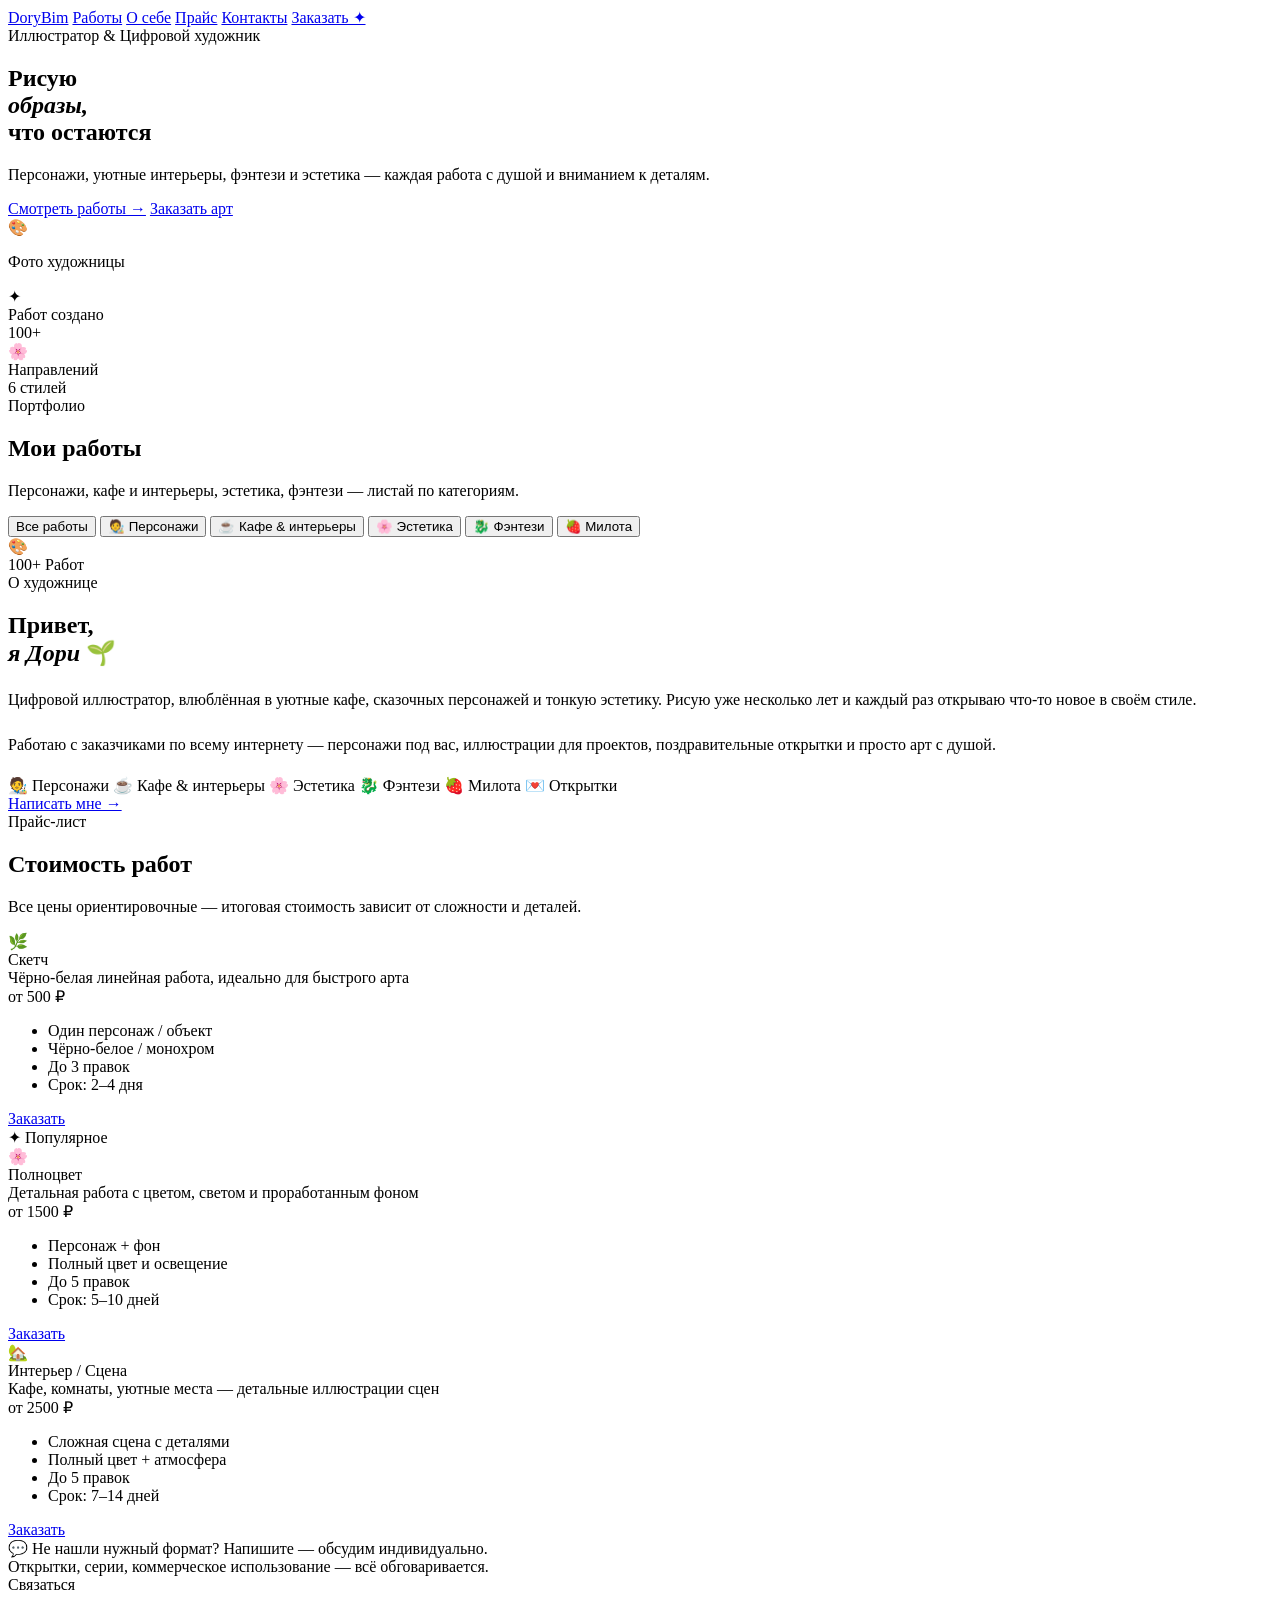
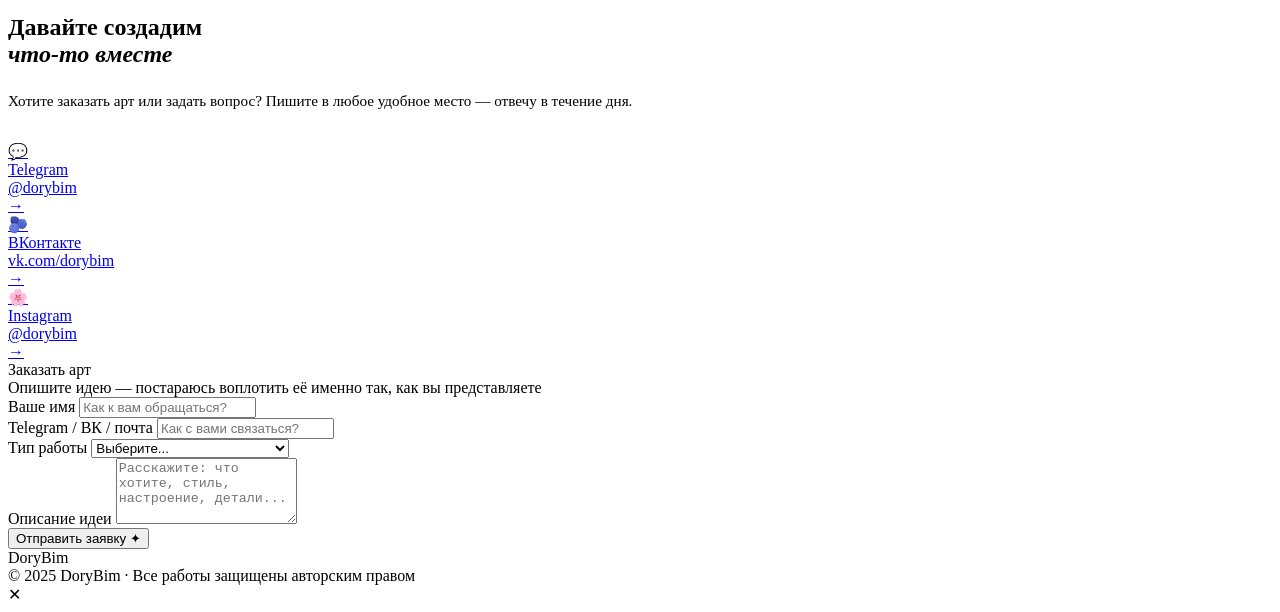
==== index.html @ 14f87310 "Create index.html" ====
<!DOCTYPE html>
<html lang="ru">
<head>
  <meta charset="UTF-8"/>
  <meta name="viewport" content="width=device-width, initial-scale=1.0"/>
  <title>DoryBim — Иллюстрации & Арт</title>
  <link rel="stylesheet" href="style.css"/>
  <link rel="preconnect" href="https://fonts.googleapis.com"/>
</head>
<body>

<!-- ─── NAV ─── -->
<nav>
  <a href="#hero" class="nav-logo">DoryBim</a>
  <a href="#gallery">Работы</a>
  <a href="#about">О себе</a>
  <a href="#price">Прайс</a>
  <a href="#contacts">Контакты</a>
  <a href="#contacts" class="nav-order">Заказать ✦</a>
</nav>

<!-- ─── HERO ─── -->
<section id="hero">
  <div class="hero-blob blob-1"></div>
  <div class="hero-blob blob-2"></div>
  <div class="hero-blob blob-3"></div>

  <div class="hero-content">
    <div class="hero-text">
      <div class="hero-tag">Иллюстратор & Цифровой художник</div>
      <h1>Рисую<br/><em>образы,</em><br/>что остаются</h1>
      <p class="hero-desc">
        Персонажи, уютные интерьеры, фэнтези и эстетика — каждая работа с душой и вниманием к деталям.
      </p>
      <div class="hero-btns">
        <a href="#gallery" class="btn-primary">Смотреть работы →</a>
        <a href="#price" class="btn-secondary">Заказать арт</a>
      </div>
    </div>

    <div class="hero-visual">
      <div class="hero-img-wrap">
        <div class="hero-img-placeholder">
          <span>🎨</span>
          <p>Фото художницы</p>
        </div>
        <div class="hero-float-card card-1">
          <div class="card-icon">✦</div>
          <div>
            <div class="card-label">Работ создано</div>
            <div class="card-val">100+</div>
          </div>
        </div>
        <div class="hero-float-card card-2">
          <div class="card-icon">🌸</div>
          <div>
            <div class="card-label">Направлений</div>
            <div class="card-val">6 стилей</div>
          </div>
        </div>
      </div>
    </div>
  </div>
</section>

<!-- ─── GALLERY ─── -->
<section id="gallery">
  <div class="section-inner">
    <div class="section-tag reveal">Портфолио</div>
    <h2 class="section-title reveal">Мои работы</h2>
    <p class="section-sub reveal">Персонажи, кафе и интерьеры, эстетика, фэнтези — листай по категориям.</p>

    <div class="gallery-tabs reveal">
      <button class="tab-btn active" data-cat="all">Все работы</button>
      <button class="tab-btn" data-cat="chars">🧑‍🎨 Персонажи</button>
      <button class="tab-btn" data-cat="cafe">☕ Кафе & интерьеры</button>
      <button class="tab-btn" data-cat="aesthetic">🌸 Эстетика</button>
      <button class="tab-btn" data-cat="fantasy">🐉 Фэнтези</button>
      <button class="tab-btn" data-cat="cute">🍓 Милота</button>
    </div>

    <div class="gallery-grid" id="galleryGrid">
      <!-- Карточки генерируются JS -->
    </div>
  </div>
</section>

<!-- ─── ABOUT ─── -->
<section id="about">
  <div class="section-inner">
    <div class="about-grid">
      <div class="about-img-wrap reveal-left">
        <div class="about-photo-placeholder">🎨</div>
        <div class="about-badge">
          <span class="num">100+</span>
          <span class="lbl">Работ</span>
        </div>
      </div>

      <div class="reveal-right">
        <div class="section-tag">О художнице</div>
        <h2 class="section-title">Привет,<br/><em>я Дори</em> 🌱</h2>
        <p style="font-size:1rem;color:var(--brown-mid);line-height:1.8;margin-bottom:20 px;">
          Цифровой иллюстратор, влюблённая в уютные кафе, сказочных персонажей и тонкую эстетику. Рисую уже несколько лет и каждый раз открываю что-то новое в своём стиле.
        </p>
        <p style="font-size:1rem;color:var(--brown-mid);line-height:1.8;margin-bottom:32 px;">
          Работаю с заказчиками по всему интернету — персонажи под вас, иллюстрации для проектов, поздравительные открытки и просто арт с душой.
        </p>
        <div class="about-chips">
          <span class="chip">🧑‍🎨 Персонажи</span>
          <span class="chip">☕ Кафе & интерьеры</span>
          <span class="chip">🌸 Эстетика</span>
          <span class="chip">🐉 Фэнтези</span>
          <span class="chip">🍓 Милота</span>
          <span class="chip">💌 Открытки</span>
        </div>
        <div style="margin-top:36 px;">
          <a href="#contacts" class="btn-primary">Написать мне →</a>
        </div>
      </div>
    </div>
  </div>
</section>

<!-- ─── PRICE ─── -->
<section id="price">
  <div class="section-inner">
    <div class="section-tag reveal">Прайс-лист</div>
    <h2 class="section-title reveal">Стоимость работ</h2>
    <p class="section-sub reveal">Все цены ориентировочные — итоговая стоимость зависит от сложности и деталей.</p>

    <div class="price-grid">

      <div class="price-card reveal">
        <div class="price-icon">🌿</div>
        <div class="price-name">Скетч</div>
        <div class="price-desc">Чёрно-белая линейная работа, идеально для быстрого арта</div>
        <div class="price-amount">от 500 <span>₽</span></div>
        <ul class="price-list">
          <li class="price-item">Один персонаж / объект</li>
          <li class="price-item">Чёрно-белое / монохром</li>
          <li class="price-item">До 3 правок</li>
          <li class="price-item">Срок: 2–4 дня</li>
        </ul>
        <a href="#contacts" class="btn-order btn-order-light">Заказать</a>
      </div>

      <div class="price-card featured reveal">
        <div class="featured-badge">✦ Популярное</div>
        <div class="price-icon">🌸</div>
        <div class="price-name">Полноцвет</div>
        <div class="price-desc">Детальная работа с цветом, светом и проработанным фоном</div>
        <div class="price-amount">от 1500 <span>₽</span></div>
        <ul class="price-list">
          <li class="price-item">Персонаж + фон</li>
          <li class="price-item">Полный цвет и освещение</li>
          <li class="price-item">До 5 правок</li>
          <li class="price-item">Срок: 5–10 дней</li>
        </ul>
        <a href="#contacts" class="btn-order btn-order-dark">Заказать</a>
      </div>

      <div class="price-card reveal">
        <div class="price-icon">🏡</div>
        <div class="price-name">Интерьер / Сцена</div>
        <div class="price-desc">Кафе, комнаты, уютные места — детальные иллюстрации сцен</div>
        <div class="price-amount">от 2500 <span>₽</span></div>
        <ul class="price-list">
          <li class="price-item">Сложная сцена с деталями</li>
          <li class="price-item">Полный цвет + атмосфера</li>
          <li class="price-item">До 5 правок</li>
          <li class="price-item">Срок: 7–14 дней</li>
        </ul>
        <a href="#contacts" class="btn-order btn-order-light">Заказать</a>
      </div>

    </div>

    <div class="price-note reveal">
      💬 Не нашли нужный формат? Напишите — обсудим индивидуально.<br/>
      Открытки, серии, коммерческое использование — всё обговаривается.
    </div>
  </div>
</section>

<!-- ─── CONTACTS ─── -->
<section id="contacts">
  <div class="section-inner">
    <div class="section-tag reveal">Связаться</div>
    <h2 class="section-title reveal">Давайте создадим<br/><em>что-то вместе</em></h2>

    <div class="contacts-grid">

      <div class="reveal-left">
        <p style="font-size:0.95rem;color:var(--brown-mid);line-height:1.75;margin-bottom:28px;">
          Хотите заказать арт или задать вопрос? Пишите в любое удобное место — отвечу в течение дня.
        </p>
        <div class="social-cards">
          <a href="#" class="social-card">
            <div class="social-icon si-tg">💬</div>
            <div>
              <div class="social-name">Telegram</div>
              <div class="social-handle">@dorybim</div>
            </div>
            <div class="social-arrow">→</div>
          </a>
          <a href="#" class="social-card">
            <div class="social-icon si-vk">🫐</div>
            <div>
              <div class="social-name">ВКонтакте</div>
              <div class="social-handle">vk.com/dorybim</div>
            </div>
            <div class="social-arrow">→</div>
          </a>
          <a href="#" class="social-card">
            <div class="social-icon si-inst">🌸</div>
            <div>
              <div class="social-name">Instagram</div>
              <div class="social-handle">@dorybim</div>
            </div>
            <div class="social-arrow">→</div>
          </a>
        </div>
      </div>

      <div class="contact-form reveal-right">
        <div class="form-title">Заказать арт</div>
        <div class="form-sub">Опишите идею — постараюсь воплотить её именно так, как вы представляете</div>

        <div class="form-group">
          <label>Ваше имя</label>
          <input type="text" placeholder="Как к вам обращаться?"/>
        </div>
        <div class="form-group">
          <label>Telegram / ВК / почта</label>
          <input type="text" placeholder="Как с вами связаться?"/>
        </div>
        <div class="form-group">
          <label>Тип работы</label>
          <select>
            <option value="">Выберите...</option>
            <option>🌿 Скетч</option>
            <option>🌸 Полноцвет</option>
            <option>🏡 Интерьер / Сцена</option>
            <option>💌 Открытка</option>
            <option>🐉 Фэнтези / Персонаж</option>
            <option>💬 Обсудим индивидуально</option>
          </select>
        </div>
        <div class="form-group">
          <label>Описание идеи</label>
          <textarea rows="4" placeholder="Расскажите: что хотите, стиль, настроение, детали..."></textarea>
        </div>
        <button class="btn-submit" onclick="handleSubmit(event)">Отправить заявку ✦</button>
      </div>

    </div>
  </div>
</section>

<!-- ─── FOOTER ─── -->
<footer>
  <div class="footer-logo">DoryBim</div>
  <div class="footer-sub">© 2025 DoryBim · Все работы защищены авторским правом</div>
</footer>

<!-- ─── LIGHTBOX ─── -->
<div class="lightbox" id="lightbox" onclick="closeLightbox()">
  <span class="lightbox-close">✕</span>
  <img class="lightbox-img" id="lightboxImg" src="" alt=""/>
</div>

<script src="script.js"></script>
</body>
</html>
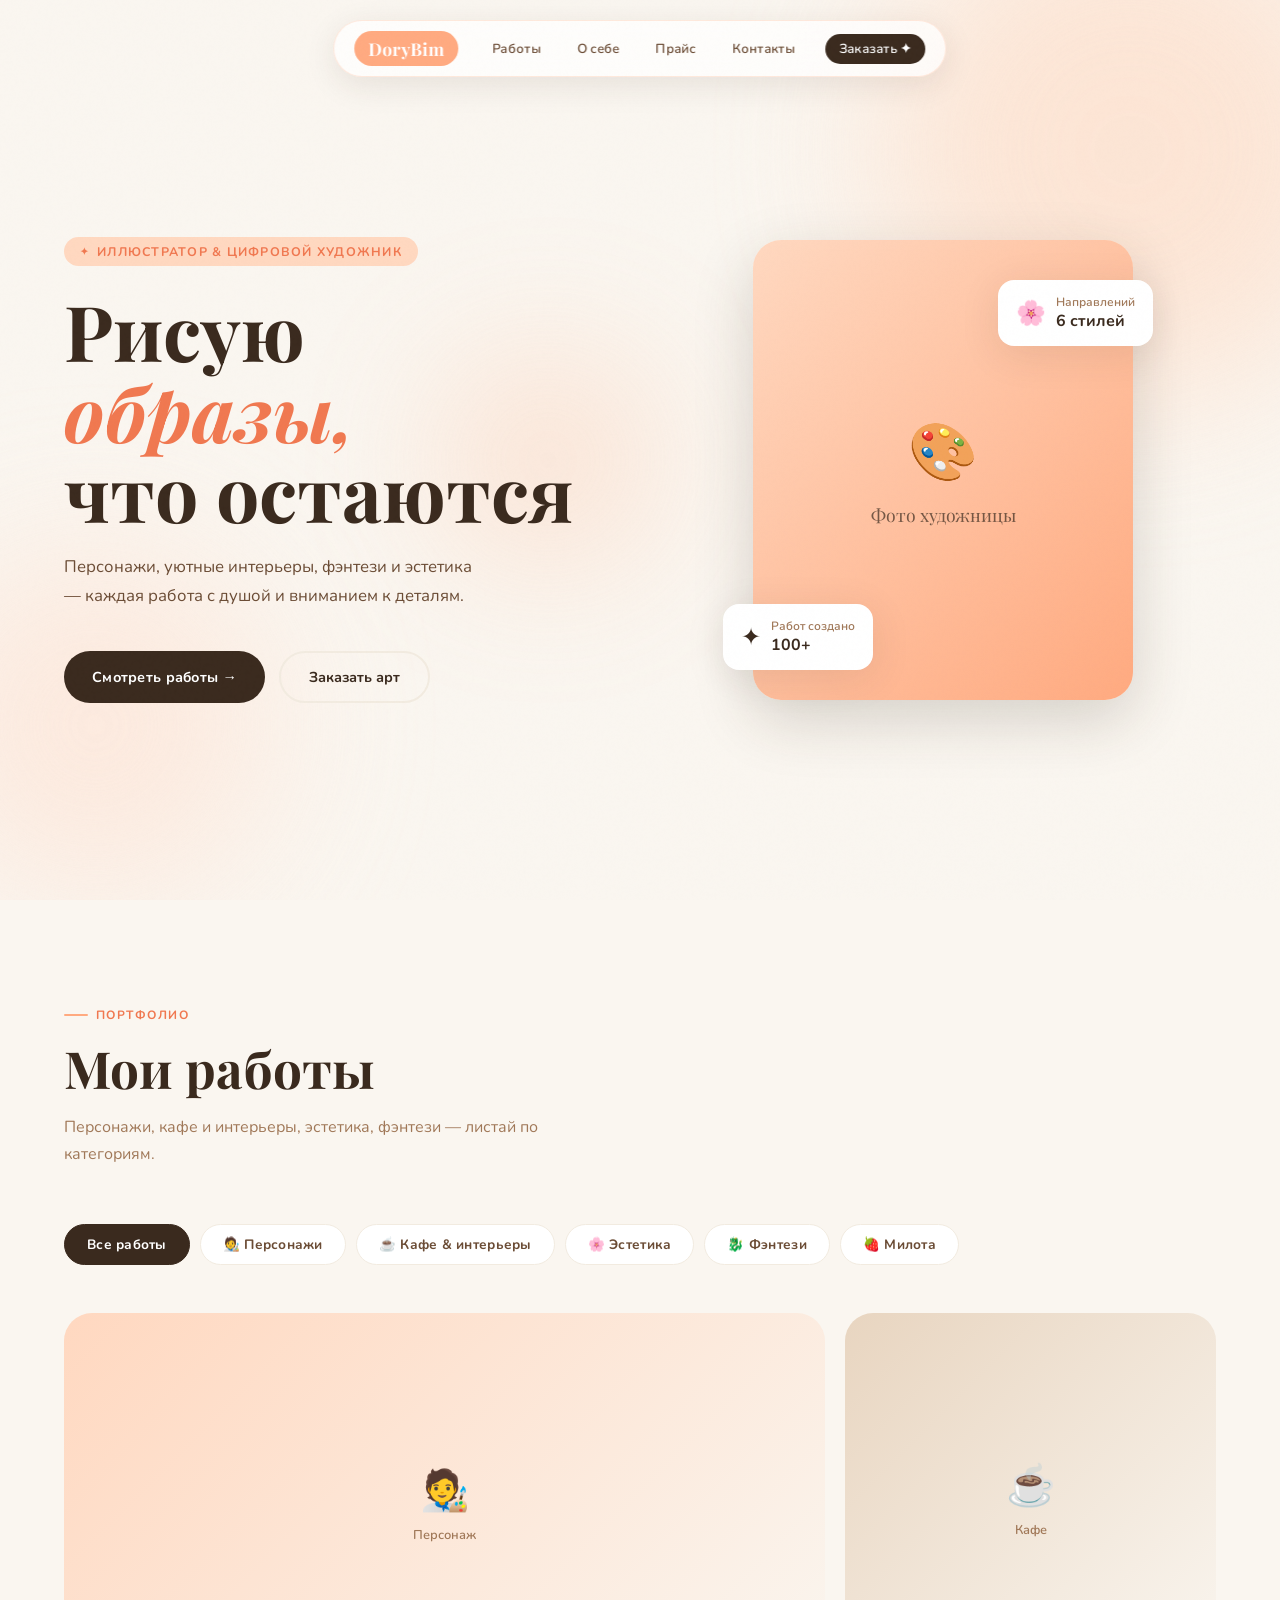
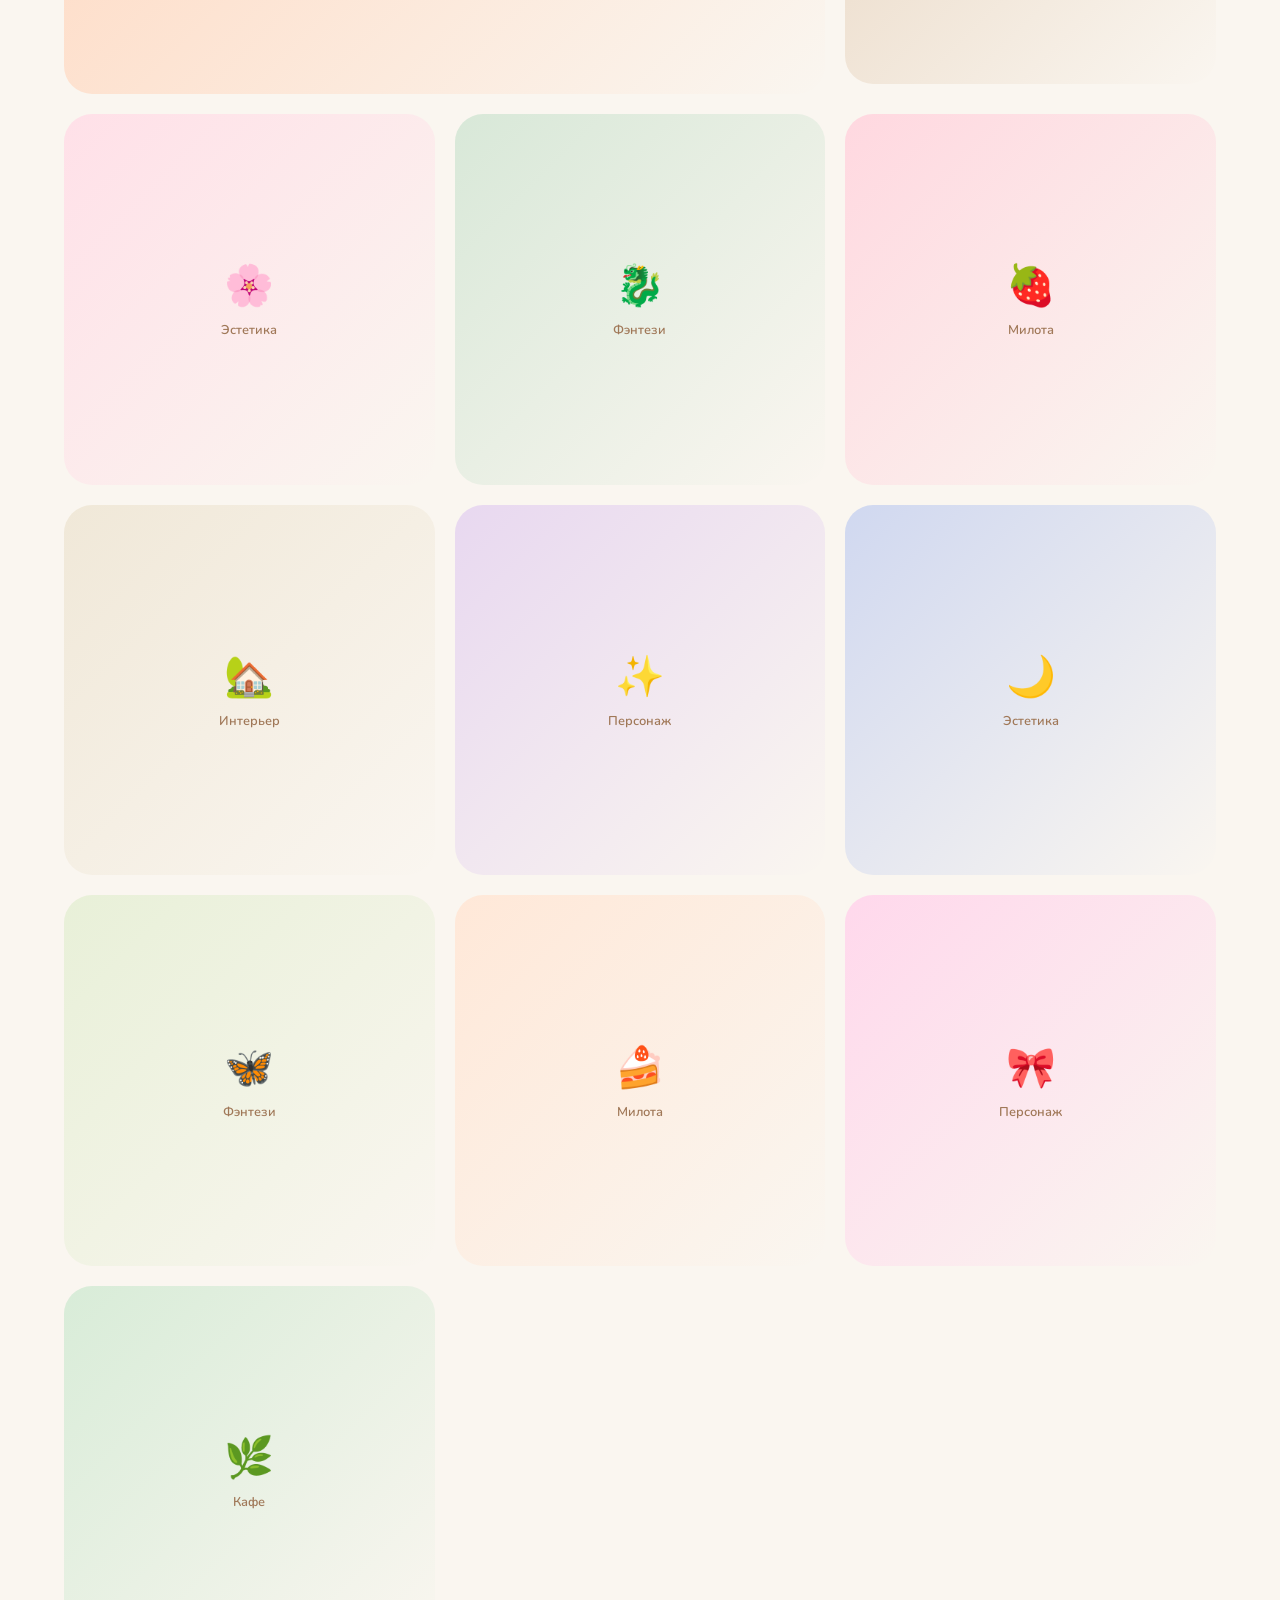
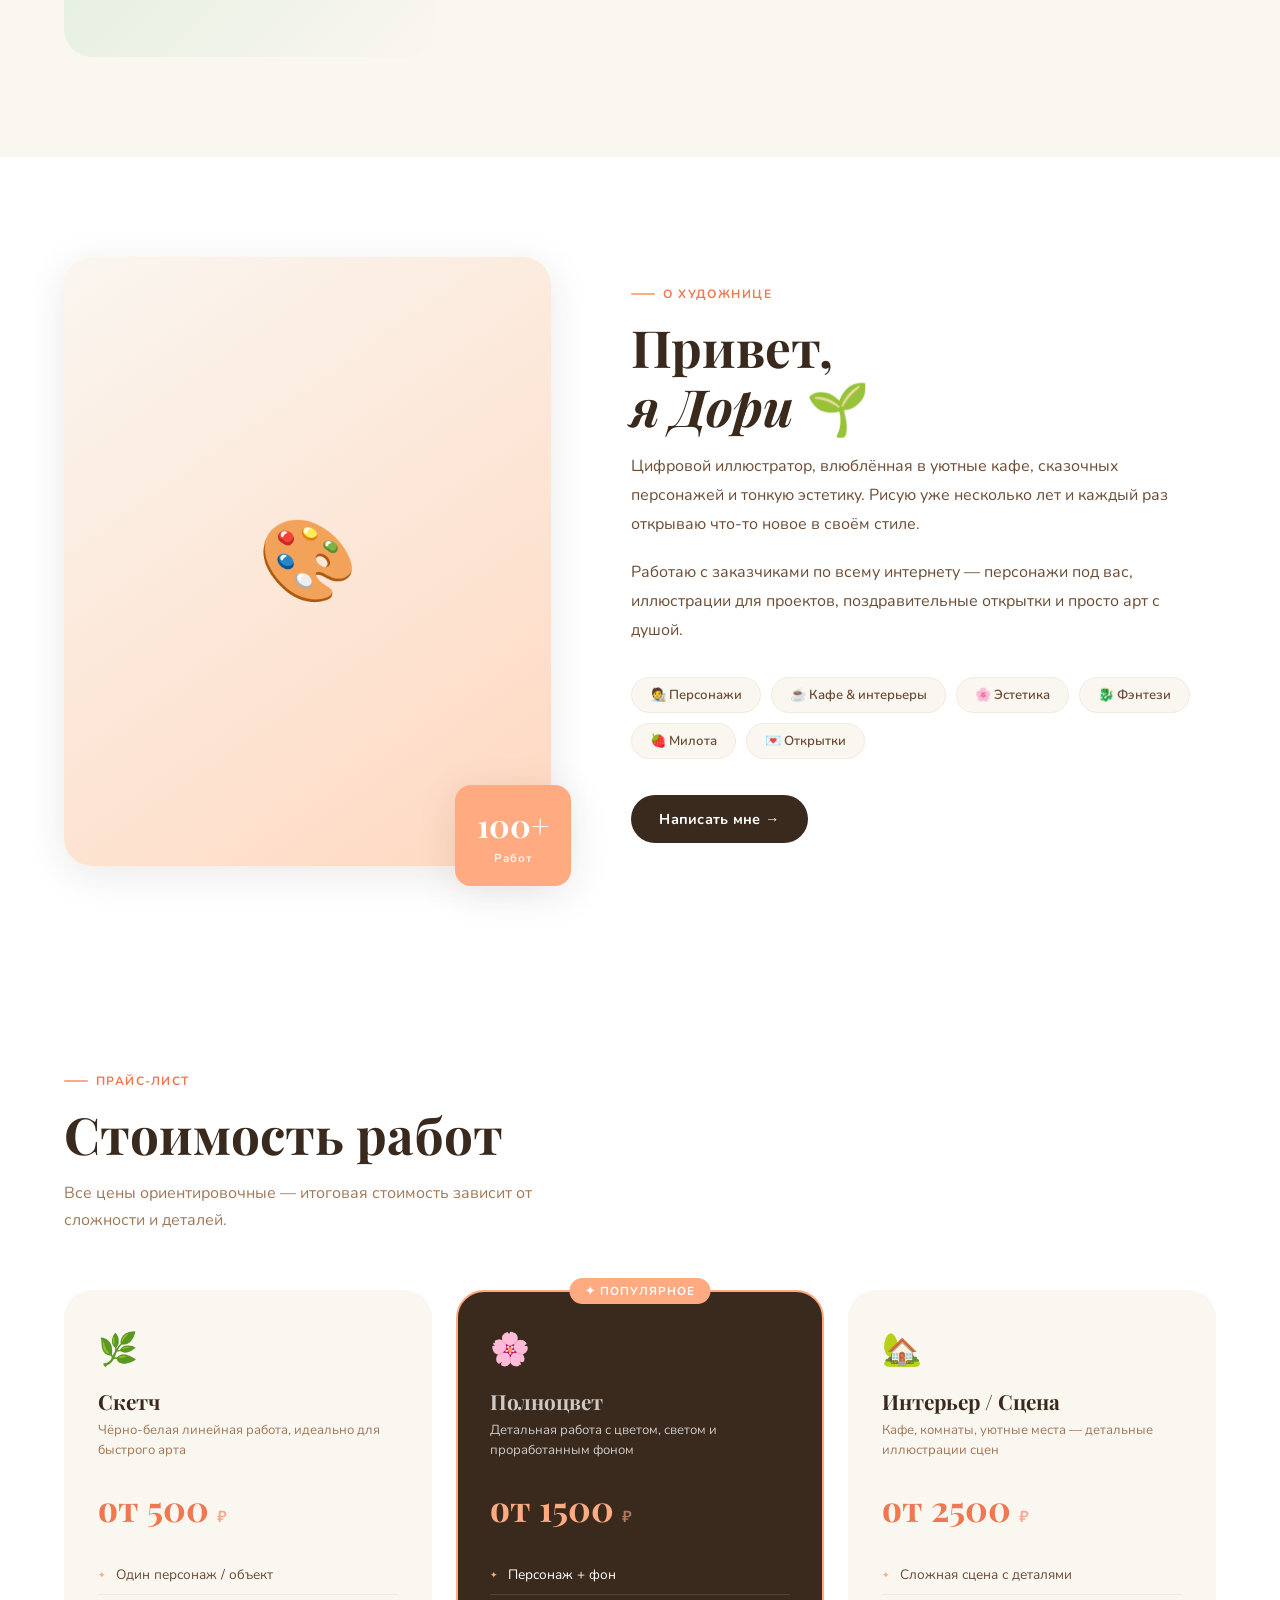
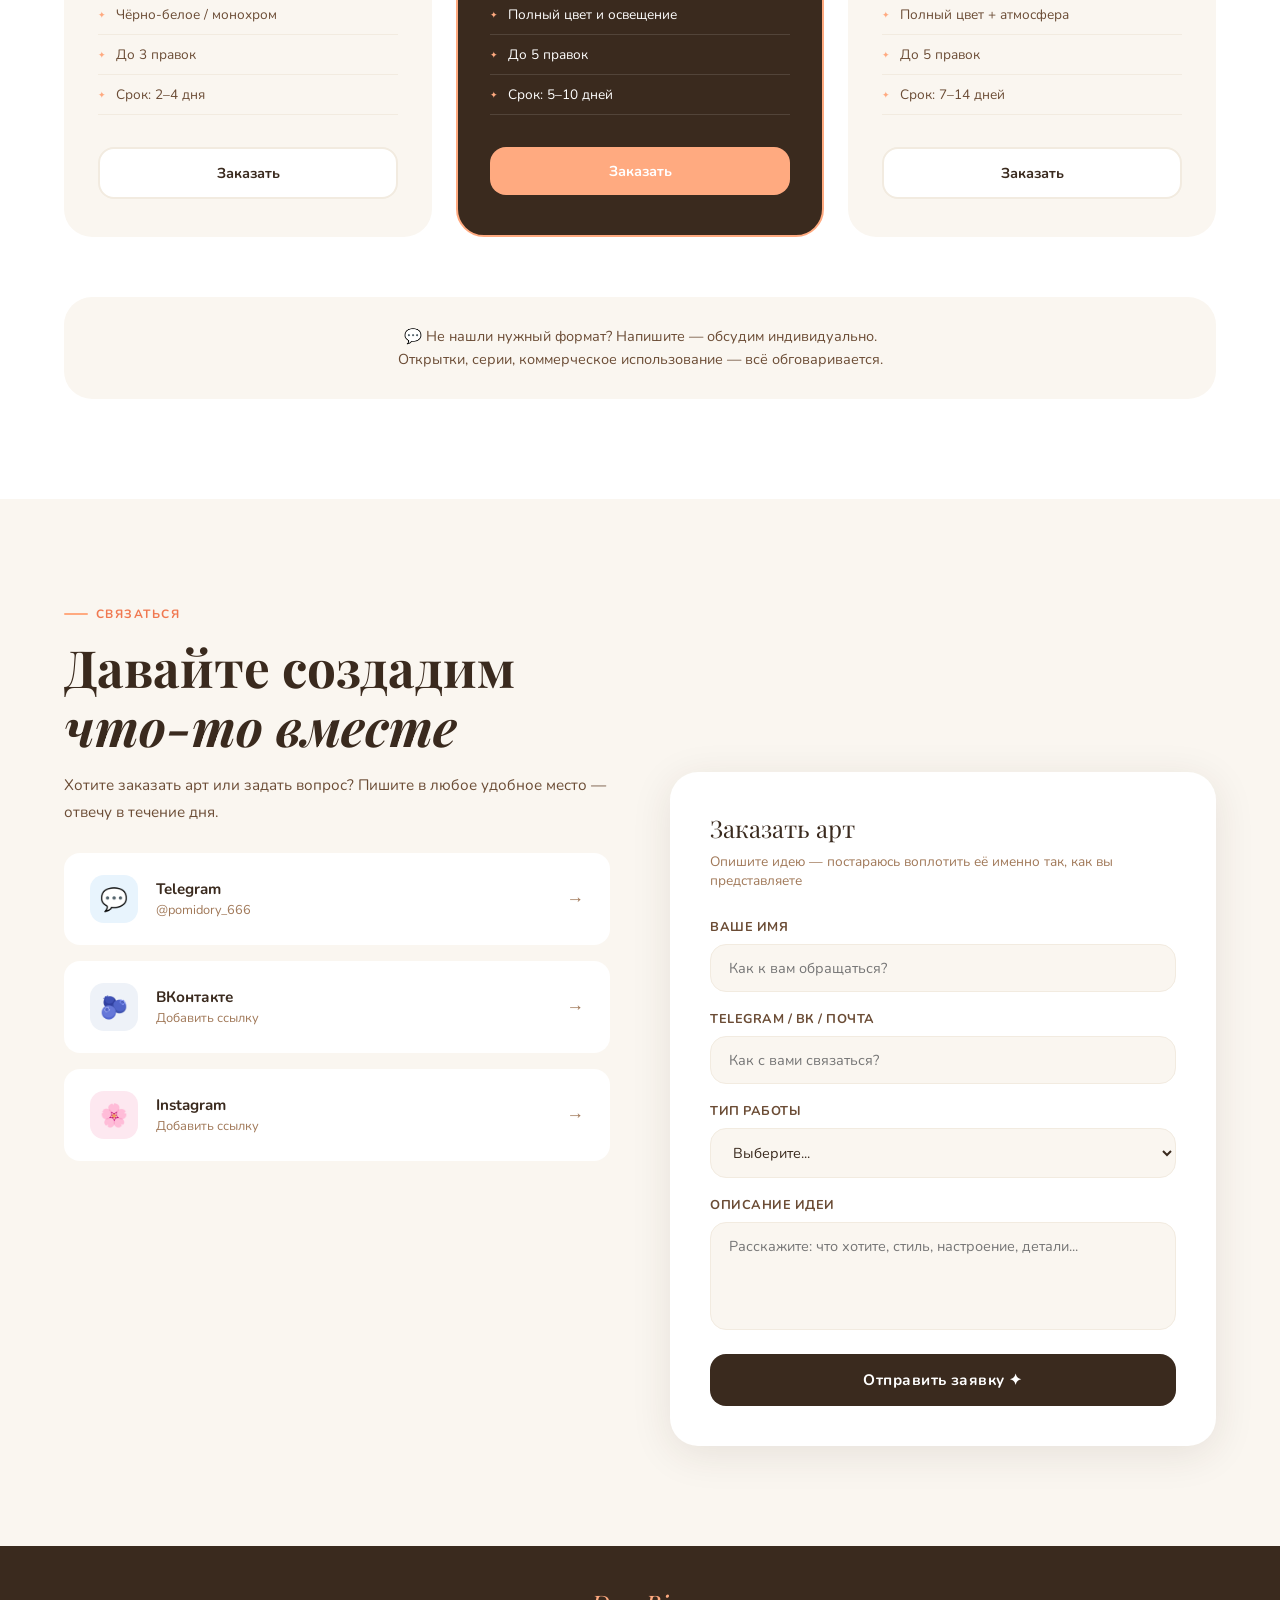
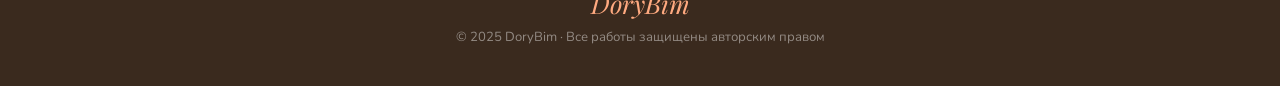
==== commit 231f8acb: "Update index.html" ====
--- a/index.html
+++ b/index.html
@@ -100,10 +100,10 @@
       <div class="reveal-right">
         <div class="section-tag">О художнице</div>
         <h2 class="section-title">Привет,<br/><em>я Дори</em> 🌱</h2>
-        <p style="font-size:1rem;color:var(--brown-mid);line-height:1.8;margin-bottom:20 px;">
+        <p style="font-size:1rem;color:var(--brown-mid);line-height:1.8;margin-bottom:20px;">
           Цифровой иллюстратор, влюблённая в уютные кафе, сказочных персонажей и тонкую эстетику. Рисую уже несколько лет и каждый раз открываю что-то новое в своём стиле.
         </p>
-        <p style="font-size:1rem;color:var(--brown-mid);line-height:1.8;margin-bottom:32 px;">
+        <p style="font-size:1rem;color:var(--brown-mid);line-height:1.8;margin-bottom:32px;">
           Работаю с заказчиками по всему интернету — персонажи под вас, иллюстрации для проектов, поздравительные открытки и просто арт с душой.
         </p>
         <div class="about-chips">
@@ -114,7 +114,7 @@
           <span class="chip">🍓 Милота</span>
           <span class="chip">💌 Открытки</span>
         </div>
-        <div style="margin-top:36 px;">
+        <div style="margin-top:36px;">
           <a href="#contacts" class="btn-primary">Написать мне →</a>
         </div>
       </div>
@@ -196,11 +196,11 @@
           Хотите заказать арт или задать вопрос? Пишите в любое удобное место — отвечу в течение дня.
         </p>
         <div class="social-cards">
-          <a href="#" class="social-card">
+          <a href="https://t.me/pomidory_666" target="_blank" class="social-card">
             <div class="social-icon si-tg">💬</div>
             <div>
               <div class="social-name">Telegram</div>
-              <div class="social-handle">@dorybim</div>
+              <div class="social-handle">@pomidory_666</div>
             </div>
             <div class="social-arrow">→</div>
           </a>
@@ -208,7 +208,7 @@
             <div class="social-icon si-vk">🫐</div>
             <div>
               <div class="social-name">ВКонтакте</div>
-              <div class="social-handle">vk.com/dorybim</div>
+              <div class="social-handle">Добавить ссылку</div>
             </div>
             <div class="social-arrow">→</div>
           </a>
@@ -216,7 +216,7 @@
             <div class="social-icon si-inst">🌸</div>
             <div>
               <div class="social-name">Instagram</div>
-              <div class="social-handle">@dorybim</div>
+              <div class="social-handle">Добавить ссылку</div>
             </div>
             <div class="social-arrow">→</div>
           </a>
--- a/style.css
+++ b/style.css
@@ -0,0 +1,791 @@
+@import url('https://fonts.googleapis.com/css2?family=Playfair+Display:ital,wght@0,400;0,700;1,400&family=Nunito:wght@300;400;600;700&display=swap');
+
+:root {
+  --cream: #FAF6F0;
+  --cream-dark: #F2EBE0;
+  --peach: #FFAA80;
+  --peach-deep: #F07850;
+  --peach-light: #FFD8C0;
+  --brown: #3A2A1E;
+  --brown-mid: #6B4C35;
+  --brown-light: #A07858;
+  --white: #FFFFFF;
+  --card-bg: #FFFFFF;
+  --shadow: 0 8px 40px rgba(58,42,30,0.10);
+  --shadow-hover: 0 20px 60px rgba(58,42,30,0.18);
+  --radius: 28px;
+  --radius-sm: 16px;
+}
+
+*, *::before, *::after { box-sizing: border-box; margin: 0; padding: 0; }
+
+html { scroll-behavior: smooth; }
+
+body {
+  font-family: 'Nunito', sans-serif;
+  background: var(--cream);
+  color: var(--brown);
+  overflow-x: hidden;
+}
+
+/* ─── NOISE TEXTURE OVERLAY ─── */
+body::before {
+  content: '';
+  position: fixed;
+  inset: 0;
+  background-image: url("data:image/svg+xml,%3Csvg viewBox='0 0 256 256' xmlns='http://www.w3.org/2000/svg'%3E%3Cfilter id='noise'%3E%3CfeTurbulence type='fractalNoise' baseFrequency='0.9' numOctaves='4' stitchTiles='stitch'/%3E%3C/filter%3E%3Crect width='100%25' height='100%25' filter='url(%23noise)' opacity='0.04'/%3E%3C/svg%3E");
+  pointer-events: none;
+  z-index: 9999;
+  opacity: 0.4;
+}
+
+/* ─── SCROLLBAR ─── */
+::-webkit-scrollbar { width: 6px; }
+::-webkit-scrollbar-track { background: var(--cream); }
+::-webkit-scrollbar-thumb { background: var(--peach); border-radius: 10px; }
+
+/* ─── NAV ─── */
+nav {
+  position: fixed;
+  top: 20px;
+  left: 50%;
+  transform: translateX(-50%);
+  z-index: 1000;
+  display: flex;
+  align-items: center;
+  gap: 8px;
+  background: rgba(255,255,255,0.75);
+  backdrop-filter: blur(20px);
+  -webkit-backdrop-filter: blur(20px);
+  border: 1.5px solid rgba(255,170,128,0.25);
+  border-radius: 100px;
+  padding: 10px 20px;
+  box-shadow: 0 8px 32px rgba(58,42,30,0.10);
+}
+
+.nav-logo {
+  font-family: 'Playfair Display', serif;
+  font-size: 1.1rem;
+  font-weight: 700;
+  color: var(--brown);
+  text-decoration: none;
+  margin-right: 12px;
+  letter-spacing: 0.01em;
+}
+
+nav a {
+  font-size: 0.82rem;
+  font-weight: 600;
+  color: var(--brown-mid);
+  text-decoration: none;
+  padding: 6px 14px;
+  border-radius: 100px;
+  transition: all 0.25s ease;
+  letter-spacing: 0.02em;
+}
+
+nav a:hover, nav a.active {
+  background: var(--peach);
+  color: var(--white);
+}
+
+.nav-order {
+  background: var(--brown) !important;
+  color: var(--white) !important;
+  margin-left: 8px;
+}
+
+.nav-order:hover {
+  background: var(--peach-deep) !important;
+  transform: scale(1.04);
+}
+
+/* ─── HERO ─── */
+#hero {
+  min-height: 100vh;
+  display: flex;
+  align-items: center;
+  padding: 120px 5vw 80px;
+  position: relative;
+  overflow: hidden;
+}
+
+.hero-blob {
+  position: absolute;
+  border-radius: 50%;
+  filter: blur(80px);
+  pointer-events: none;
+  opacity: 0.55;
+}
+.blob-1 { width: 500px; height: 500px; background: var(--peach-light); top: -100px; right: -100px; animation: blobFloat 8s ease-in-out infinite; }
+.blob-2 { width: 350px; height: 350px; background: #FFE0D0; bottom: 0; left: -80px; animation: blobFloat 11s ease-in-out infinite reverse; }
+.blob-3 { width: 200px; height: 200px; background: var(--peach); top: 40%; left: 35%; animation: blobFloat 6s ease-in-out infinite; opacity: 0.3; }
+
+@keyframes blobFloat {
+  0%, 100% { transform: translate(0, 0) scale(1); }
+  33% { transform: translate(30px, -20px) scale(1.05); }
+  66% { transform: translate(-15px, 15px) scale(0.97); }
+}
+
+.hero-content {
+  max-width: 1200px;
+  margin: 0 auto;
+  width: 100%;
+  display: grid;
+  grid-template-columns: 1fr 1fr;
+  gap: 60px;
+  align-items: center;
+}
+
+.hero-text { z-index: 1; }
+
+.hero-tag {
+  display: inline-flex;
+  align-items: center;
+  gap: 8px;
+  background: var(--peach-light);
+  color: var(--peach-deep);
+  font-size: 0.78rem;
+  font-weight: 700;
+  letter-spacing: 0.1em;
+  text-transform: uppercase;
+  padding: 6px 16px;
+  border-radius: 100px;
+  margin-bottom: 24px;
+  opacity: 0;
+  animation: slideFromLeft 0.8s ease forwards 0.2s;
+}
+
+.hero-tag::before { content: '✦'; font-size: 0.6rem; }
+
+h1 {
+  font-family: 'Playfair Display', serif;
+  font-size: clamp(3rem, 6vw, 5.5rem);
+  line-height: 1.05;
+  color: var(--brown);
+  margin-bottom: 20px;
+  opacity: 0;
+  animation: slideFromLeft 0.9s ease forwards 0.4s;
+}
+
+h1 em {
+  font-style: italic;
+  color: var(--peach-deep);
+}
+
+.hero-desc {
+  font-size: 1.05rem;
+  color: var(--brown-mid);
+  line-height: 1.75;
+  max-width: 420px;
+  margin-bottom: 40px;
+  opacity: 0;
+  animation: slideFromLeft 0.9s ease forwards 0.6s;
+}
+
+.hero-btns {
+  display: flex;
+  gap: 14px;
+  flex-wrap: wrap;
+  opacity: 0;
+  animation: slideFromLeft 0.9s ease forwards 0.8s;
+}
+
+.btn-primary {
+  display: inline-flex;
+  align-items: center;
+  gap: 8px;
+  background: var(--brown);
+  color: var(--white);
+  text-decoration: none;
+  padding: 14px 28px;
+  border-radius: 100px;
+  font-weight: 700;
+  font-size: 0.9rem;
+  transition: all 0.3s ease;
+  letter-spacing: 0.02em;
+}
+.btn-primary:hover { background: var(--peach-deep); transform: translateY(-2px); box-shadow: 0 12px 30px rgba(240,120,80,0.35); }
+
+.btn-secondary {
+  display: inline-flex;
+  align-items: center;
+  gap: 8px;
+  background: transparent;
+  color: var(--brown);
+  text-decoration: none;
+  padding: 14px 28px;
+  border-radius: 100px;
+  font-weight: 700;
+  font-size: 0.9rem;
+  border: 2px solid var(--cream-dark);
+  transition: all 0.3s ease;
+}
+.btn-secondary:hover { border-color: var(--peach); color: var(--peach-deep); transform: translateY(-2px); }
+
+.hero-visual {
+  position: relative;
+  display: flex;
+  justify-content: center;
+  z-index: 1;
+  opacity: 0;
+  animation: slideFromRight 0.9s ease forwards 0.5s;
+}
+
+.hero-img-wrap {
+  position: relative;
+  width: 380px;
+  height: 460px;
+}
+
+.hero-img-main {
+  width: 100%;
+  height: 100%;
+  object-fit: cover;
+  border-radius: var(--radius);
+  box-shadow: var(--shadow-hover);
+}
+
+.hero-img-placeholder {
+  width: 100%;
+  height: 100%;
+  border-radius: var(--radius);
+  background: linear-gradient(135deg, var(--peach-light) 0%, var(--peach) 100%);
+  display: flex;
+  flex-direction: column;
+  align-items: center;
+  justify-content: center;
+  gap: 12px;
+  box-shadow: var(--shadow-hover);
+}
+
+.hero-img-placeholder span { font-size: 3.5rem; }
+.hero-img-placeholder p { font-family: 'Playfair Display', serif; font-size: 1.1rem; color: var(--brown); opacity: 0.7; }
+
+.hero-float-card {
+  position: absolute;
+  background: var(--white);
+  border-radius: var(--radius-sm);
+  padding: 14px 18px;
+  box-shadow: var(--shadow);
+  display: flex;
+  align-items: center;
+  gap: 10px;
+  animation: cardFloat 4s ease-in-out infinite;
+}
+.hero-float-card.card-1 { bottom: 30px; left: -30px; }
+.hero-float-card.card-2 { top: 40px; right: -20px; animation-delay: 2s; }
+.hero-float-card .card-icon { font-size: 1.5rem; }
+.hero-float-card .card-label { font-size: 0.75rem; color: var(--brown-light); font-weight: 600; }
+.hero-float-card .card-val { font-size: 1rem; font-weight: 700; color: var(--brown); }
+
+@keyframes cardFloat {
+  0%, 100% { transform: translateY(0); }
+  50% { transform: translateY(-8px); }
+}
+
+/* ─── SECTION COMMONS ─── */
+section { padding: 100px 5vw; }
+
+.section-inner { max-width: 1200px; margin: 0 auto; }
+
+.section-tag {
+  display: inline-flex;
+  align-items: center;
+  gap: 8px;
+  font-size: 0.75rem;
+  font-weight: 700;
+  letter-spacing: 0.12em;
+  text-transform: uppercase;
+  color: var(--peach-deep);
+  margin-bottom: 16px;
+}
+.section-tag::before { content: ''; display: block; width: 24px; height: 2px; background: var(--peach); border-radius: 2px; }
+
+.section-title {
+  font-family: 'Playfair Display', serif;
+  font-size: clamp(2rem, 4vw, 3.2rem);
+  color: var(--brown);
+  line-height: 1.15;
+  margin-bottom: 16px;
+}
+
+.section-sub {
+  font-size: 1rem;
+  color: var(--brown-light);
+  line-height: 1.7;
+  max-width: 500px;
+  margin-bottom: 56px;
+}
+
+/* ─── ABOUT ─── */
+#about { background: var(--white); }
+
+.about-grid {
+  display: grid;
+  grid-template-columns: 1fr 1.2fr;
+  gap: 80px;
+  align-items: center;
+}
+
+.about-img-wrap {
+  position: relative;
+}
+
+.about-photo {
+  width: 100%;
+  aspect-ratio: 4/5;
+  border-radius: var(--radius);
+  object-fit: cover;
+  box-shadow: var(--shadow);
+}
+
+.about-photo-placeholder {
+  width: 100%;
+  aspect-ratio: 4/5;
+  border-radius: var(--radius);
+  background: linear-gradient(145deg, var(--cream) 0%, var(--peach-light) 100%);
+  display: flex;
+  align-items: center;
+  justify-content: center;
+  font-size: 5rem;
+  box-shadow: var(--shadow);
+}
+
+.about-badge {
+  position: absolute;
+  bottom: -20px;
+  right: -20px;
+  background: var(--peach);
+  color: var(--white);
+  border-radius: var(--radius-sm);
+  padding: 18px 22px;
+  text-align: center;
+  box-shadow: var(--shadow);
+}
+.about-badge .num { font-family: 'Playfair Display', serif; font-size: 2rem; font-weight: 700; display: block; }
+.about-badge .lbl { font-size: 0.72rem; font-weight: 700; letter-spacing: 0.08em; opacity: 0.85; }
+
+.about-chips {
+  display: flex;
+  flex-wrap: wrap;
+  gap: 10px;
+  margin-top: 32px;
+}
+
+.chip {
+  background: var(--cream);
+  color: var(--brown-mid);
+  font-size: 0.82rem;
+  font-weight: 600;
+  padding: 8px 18px;
+  border-radius: 100px;
+  border: 1.5px solid var(--cream-dark);
+}
+
+/* ─── GALLERY ─── */
+#gallery { background: var(--cream); }
+
+.gallery-tabs {
+  display: flex;
+  gap: 10px;
+  flex-wrap: wrap;
+  margin-bottom: 48px;
+}
+
+.tab-btn {
+  background: var(--white);
+  color: var(--brown-mid);
+  border: 1.5px solid var(--cream-dark);
+  font-family: 'Nunito', sans-serif;
+  font-size: 0.85rem;
+  font-weight: 700;
+  padding: 10px 22px;
+  border-radius: 100px;
+  cursor: pointer;
+  transition: all 0.25s ease;
+  letter-spacing: 0.02em;
+}
+
+.tab-btn:hover { border-color: var(--peach); color: var(--peach-deep); }
+.tab-btn.active { background: var(--brown); color: var(--white); border-color: var(--brown); }
+
+.gallery-grid {
+  display: grid;
+  grid-template-columns: repeat(3, 1fr);
+  gap: 20px;
+}
+
+.gallery-item {
+  border-radius: var(--radius);
+  overflow: hidden;
+  position: relative;
+  cursor: pointer;
+  transition: transform 0.35s ease, box-shadow 0.35s ease;
+  background: var(--cream-dark);
+  aspect-ratio: 1;
+}
+
+.gallery-item:nth-child(3n+1):first-child { grid-column: span 2; aspect-ratio: 2/1; }
+
+.gallery-item:hover { transform: translateY(-6px) scale(1.01); box-shadow: var(--shadow-hover); }
+
+.gallery-item img {
+  width: 100%;
+  height: 100%;
+  object-fit: cover;
+  transition: transform 0.5s ease;
+}
+
+.gallery-item:hover img { transform: scale(1.06); }
+
+.gallery-overlay {
+  position: absolute;
+  inset: 0;
+  background: linear-gradient(to top, rgba(58,42,30,0.7) 0%, transparent 60%);
+  opacity: 0;
+  transition: opacity 0.3s ease;
+  display: flex;
+  align-items: flex-end;
+  padding: 22px;
+}
+
+.gallery-item:hover .gallery-overlay { opacity: 1; }
+
+.gallery-overlay-text {
+  color: var(--white);
+  font-weight: 700;
+  font-size: 0.9rem;
+}
+
+.gallery-placeholder {
+  width: 100%;
+  height: 100%;
+  display: flex;
+  flex-direction: column;
+  align-items: center;
+  justify-content: center;
+  gap: 8px;
+  background: linear-gradient(135deg, var(--peach-light), var(--cream-dark));
+}
+
+.gallery-placeholder span { font-size: 2.5rem; }
+.gallery-placeholder p { font-size: 0.8rem; color: var(--brown-light); font-weight: 600; }
+
+/* ─── PRICE ─── */
+#price { background: var(--white); }
+
+.price-grid {
+  display: grid;
+  grid-template-columns: repeat(3, 1fr);
+  gap: 24px;
+  margin-bottom: 60px;
+}
+
+.price-card {
+  background: var(--cream);
+  border-radius: var(--radius);
+  padding: 36px 32px;
+  position: relative;
+  transition: transform 0.3s ease, box-shadow 0.3s ease;
+  border: 2px solid transparent;
+}
+
+.price-card:hover { transform: translateY(-6px); box-shadow: var(--shadow-hover); }
+
+.price-card.featured {
+  background: var(--brown);
+  color: var(--white);
+  border-color: var(--peach);
+}
+
+.price-card.featured .price-name, .price-card.featured .price-desc { color: rgba(255,255,255,0.75); }
+.price-card.featured .price-amount { color: var(--peach); }
+.price-card.featured .price-item { color: var(--white); border-color: rgba(255,255,255,0.12); }
+.price-card.featured .price-item::before { color: var(--peach); }
+
+.featured-badge {
+  position: absolute;
+  top: -14px;
+  left: 50%;
+  transform: translateX(-50%);
+  background: var(--peach);
+  color: var(--white);
+  font-size: 0.72rem;
+  font-weight: 700;
+  letter-spacing: 0.08em;
+  text-transform: uppercase;
+  padding: 5px 16px;
+  border-radius: 100px;
+}
+
+.price-icon { font-size: 2rem; margin-bottom: 16px; }
+.price-name {
+  font-family: 'Playfair Display', serif;
+  font-size: 1.3rem;
+  font-weight: 700;
+  color: var(--brown);
+  margin-bottom: 6px;
+}
+.price-desc { font-size: 0.82rem; color: var(--brown-light); margin-bottom: 24px; line-height: 1.5; }
+
+.price-amount {
+  font-family: 'Playfair Display', serif;
+  font-size: 2.2rem;
+  font-weight: 700;
+  color: var(--peach-deep);
+  margin-bottom: 24px;
+}
+.price-amount span { font-size: 1rem; font-family: 'Nunito', sans-serif; opacity: 0.6; }
+
+.price-list { list-style: none; margin-bottom: 32px; }
+.price-item {
+  font-size: 0.85rem;
+  color: var(--brown-mid);
+  padding: 10px 0;
+  border-bottom: 1px solid var(--cream-dark);
+  display: flex;
+  align-items: center;
+  gap: 10px;
+}
+.price-item::before { content: '✦'; color: var(--peach); font-size: 0.55rem; flex-shrink: 0; }
+
+.btn-order {
+  display: block;
+  text-align: center;
+  padding: 14px;
+  border-radius: var(--radius-sm);
+  font-weight: 700;
+  font-size: 0.9rem;
+  text-decoration: none;
+  transition: all 0.3s ease;
+  cursor: pointer;
+  border: none;
+  font-family: 'Nunito', sans-serif;
+}
+.btn-order-light { background: var(--white); color: var(--brown); border: 2px solid var(--cream-dark); }
+.btn-order-light:hover { border-color: var(--peach); color: var(--peach-deep); }
+.btn-order-dark { background: var(--peach); color: var(--white); }
+.btn-order-dark:hover { background: var(--peach-deep); }
+
+.price-note {
+  text-align: center;
+  background: var(--cream);
+  border-radius: var(--radius);
+  padding: 28px 40px;
+  font-size: 0.9rem;
+  color: var(--brown-mid);
+  line-height: 1.6;
+}
+
+/* ─── CONTACTS ─── */
+#contacts { background: var(--cream); }
+
+.contacts-grid {
+  display: grid;
+  grid-template-columns: 1fr 1fr;
+  gap: 60px;
+  align-items: start;
+}
+
+.social-cards {
+  display: flex;
+  flex-direction: column;
+  gap: 16px;
+  margin-top: 16px;
+}
+
+.social-card {
+  display: flex;
+  align-items: center;
+  gap: 18px;
+  background: var(--white);
+  border-radius: var(--radius-sm);
+  padding: 20px 24px;
+  text-decoration: none;
+  transition: all 0.3s ease;
+  border: 2px solid transparent;
+}
+
+.social-card:hover { transform: translateX(8px); border-color: var(--peach); box-shadow: var(--shadow); }
+
+.social-icon {
+  width: 48px;
+  height: 48px;
+  border-radius: 14px;
+  display: flex;
+  align-items: center;
+  justify-content: center;
+  font-size: 1.4rem;
+  flex-shrink: 0;
+}
+
+.si-tg { background: #E8F4FD; }
+.si-vk { background: #EEF2F8; }
+.si-inst { background: #FDE8F0; }
+.si-be { background: #EAF0FF; }
+
+.social-name { font-weight: 700; color: var(--brown); font-size: 0.95rem; }
+.social-handle { font-size: 0.8rem; color: var(--brown-light); margin-top: 2px; }
+.social-arrow { margin-left: auto; color: var(--brown-light); font-size: 1.1rem; transition: transform 0.25s; }
+.social-card:hover .social-arrow { transform: translateX(4px); color: var(--peach-deep); }
+
+.contact-form {
+  background: var(--white);
+  border-radius: var(--radius);
+  padding: 40px;
+  box-shadow: var(--shadow);
+}
+
+.form-title {
+  font-family: 'Playfair Display', serif;
+  font-size: 1.5rem;
+  color: var(--brown);
+  margin-bottom: 8px;
+}
+.form-sub { font-size: 0.85rem; color: var(--brown-light); margin-bottom: 28px; }
+
+.form-group { margin-bottom: 18px; }
+
+.form-group label {
+  display: block;
+  font-size: 0.8rem;
+  font-weight: 700;
+  color: var(--brown-mid);
+  margin-bottom: 8px;
+  letter-spacing: 0.04em;
+  text-transform: uppercase;
+}
+
+.form-group input,
+.form-group select,
+.form-group textarea {
+  width: 100%;
+  padding: 13px 18px;
+  border-radius: var(--radius-sm);
+  border: 1.5px solid var(--cream-dark);
+  background: var(--cream);
+  font-family: 'Nunito', sans-serif;
+  font-size: 0.9rem;
+  color: var(--brown);
+  outline: none;
+  transition: border-color 0.25s;
+  resize: none;
+}
+
+.form-group input:focus,
+.form-group select:focus,
+.form-group textarea:focus { border-color: var(--peach); background: var(--white); }
+
+.btn-submit {
+  width: 100%;
+  padding: 16px;
+  background: var(--brown);
+  color: var(--white);
+  border: none;
+  border-radius: var(--radius-sm);
+  font-family: 'Nunito', sans-serif;
+  font-size: 0.95rem;
+  font-weight: 700;
+  cursor: pointer;
+  transition: all 0.3s ease;
+  letter-spacing: 0.03em;
+}
+.btn-submit:hover { background: var(--peach-deep); transform: translateY(-2px); box-shadow: 0 10px 30px rgba(240,120,80,0.35); }
+
+/* ─── FOOTER ─── */
+footer {
+  background: var(--brown);
+  color: var(--white);
+  text-align: center;
+  padding: 40px 5vw;
+}
+.footer-logo {
+  font-family: 'Playfair Display', serif;
+  font-size: 1.6rem;
+  font-style: italic;
+  color: var(--peach);
+  margin-bottom: 8px;
+}
+.footer-sub { font-size: 0.82rem; color: rgba(255,255,255,0.45); }
+
+/* ─── ANIMATIONS ─── */
+@keyframes slideFromLeft {
+  from { opacity: 0; transform: translateX(-40px); }
+  to { opacity: 1; transform: translateX(0); }
+}
+@keyframes slideFromRight {
+  from { opacity: 0; transform: translateX(40px); }
+  to { opacity: 1; transform: translateX(0); }
+}
+@keyframes fadeUp {
+  from { opacity: 0; transform: translateY(30px); }
+  to { opacity: 1; transform: translateY(0); }
+}
+
+.reveal {
+  opacity: 0;
+  transform: translateY(30px);
+  transition: opacity 0.7s ease, transform 0.7s ease;
+}
+.reveal.visible {
+  opacity: 1;
+  transform: translateY(0);
+}
+.reveal-left {
+  opacity: 0;
+  transform: translateX(-40px);
+  transition: opacity 0.7s ease, transform 0.7s ease;
+}
+.reveal-left.visible { opacity: 1; transform: translateX(0); }
+.reveal-right {
+  opacity: 0;
+  transform: translateX(40px);
+  transition: opacity 0.7s ease, transform 0.7s ease;
+}
+.reveal-right.visible { opacity: 1; transform: translateX(0); }
+
+/* ─── LIGHTBOX ─── */
+.lightbox {
+  position: fixed;
+  inset: 0;
+  background: rgba(30,20,15,0.9);
+  backdrop-filter: blur(10px);
+  z-index: 9000;
+  display: none;
+  align-items: center;
+  justify-content: center;
+}
+.lightbox.open { display: flex; }
+.lightbox-img { max-width: 85vw; max-height: 85vh; border-radius: var(--radius); box-shadow: 0 30px 80px rgba(0,0,0,0.6); }
+.lightbox-close {
+  position: absolute;
+  top: 24px; right: 28px;
+  font-size: 2rem;
+  color: var(--white);
+  cursor: pointer;
+  opacity: 0.7;
+  transition: opacity 0.2s;
+}
+.lightbox-close:hover { opacity: 1; }
+
+/* ─── RESPONSIVE ─── */
+@media (max-width: 900px) {
+  nav { padding: 8px 14px; gap: 4px; }
+  nav a { padding: 5px 10px; font-size: 0.78rem; }
+  .hero-content { grid-template-columns: 1fr; gap: 40px; text-align: center; }
+  .hero-btns { justify-content: center; }
+  .hero-desc { margin: 0 auto 40px; }
+  .hero-visual { display: none; }
+  .about-grid { grid-template-columns: 1fr; }
+  .price-grid { grid-template-columns: 1fr; }
+  .gallery-grid { grid-template-columns: repeat(2, 1fr); }
+  .gallery-item:nth-child(3n+1):first-child { grid-column: span 2; }
+  .contacts-grid { grid-template-columns: 1fr; }
+}
+
+@media (max-width: 600px) {
+  nav { max-width: 95vw; overflow-x: auto; }
+  .gallery-grid { grid-template-columns: 1fr; }
+  .gallery-item:nth-child(3n+1):first-child { grid-column: span 1; aspect-ratio: 1; }
+}
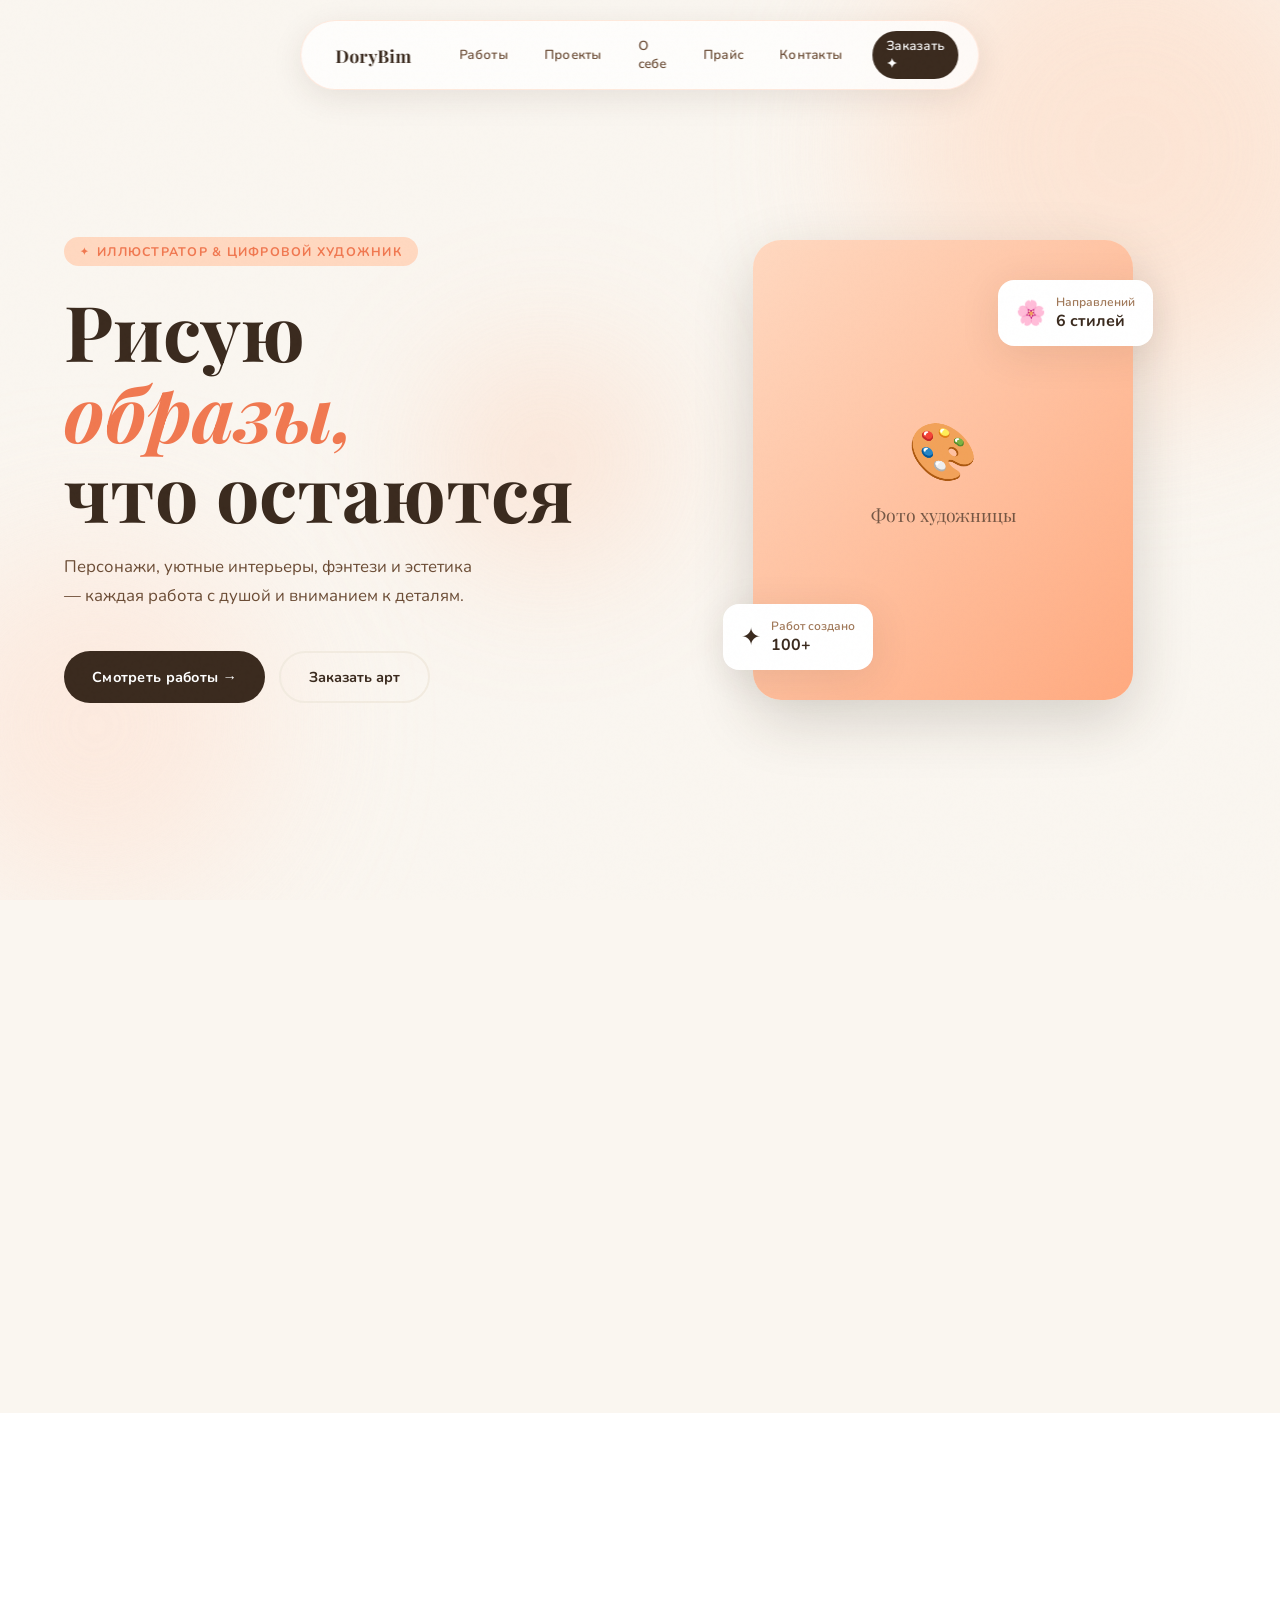
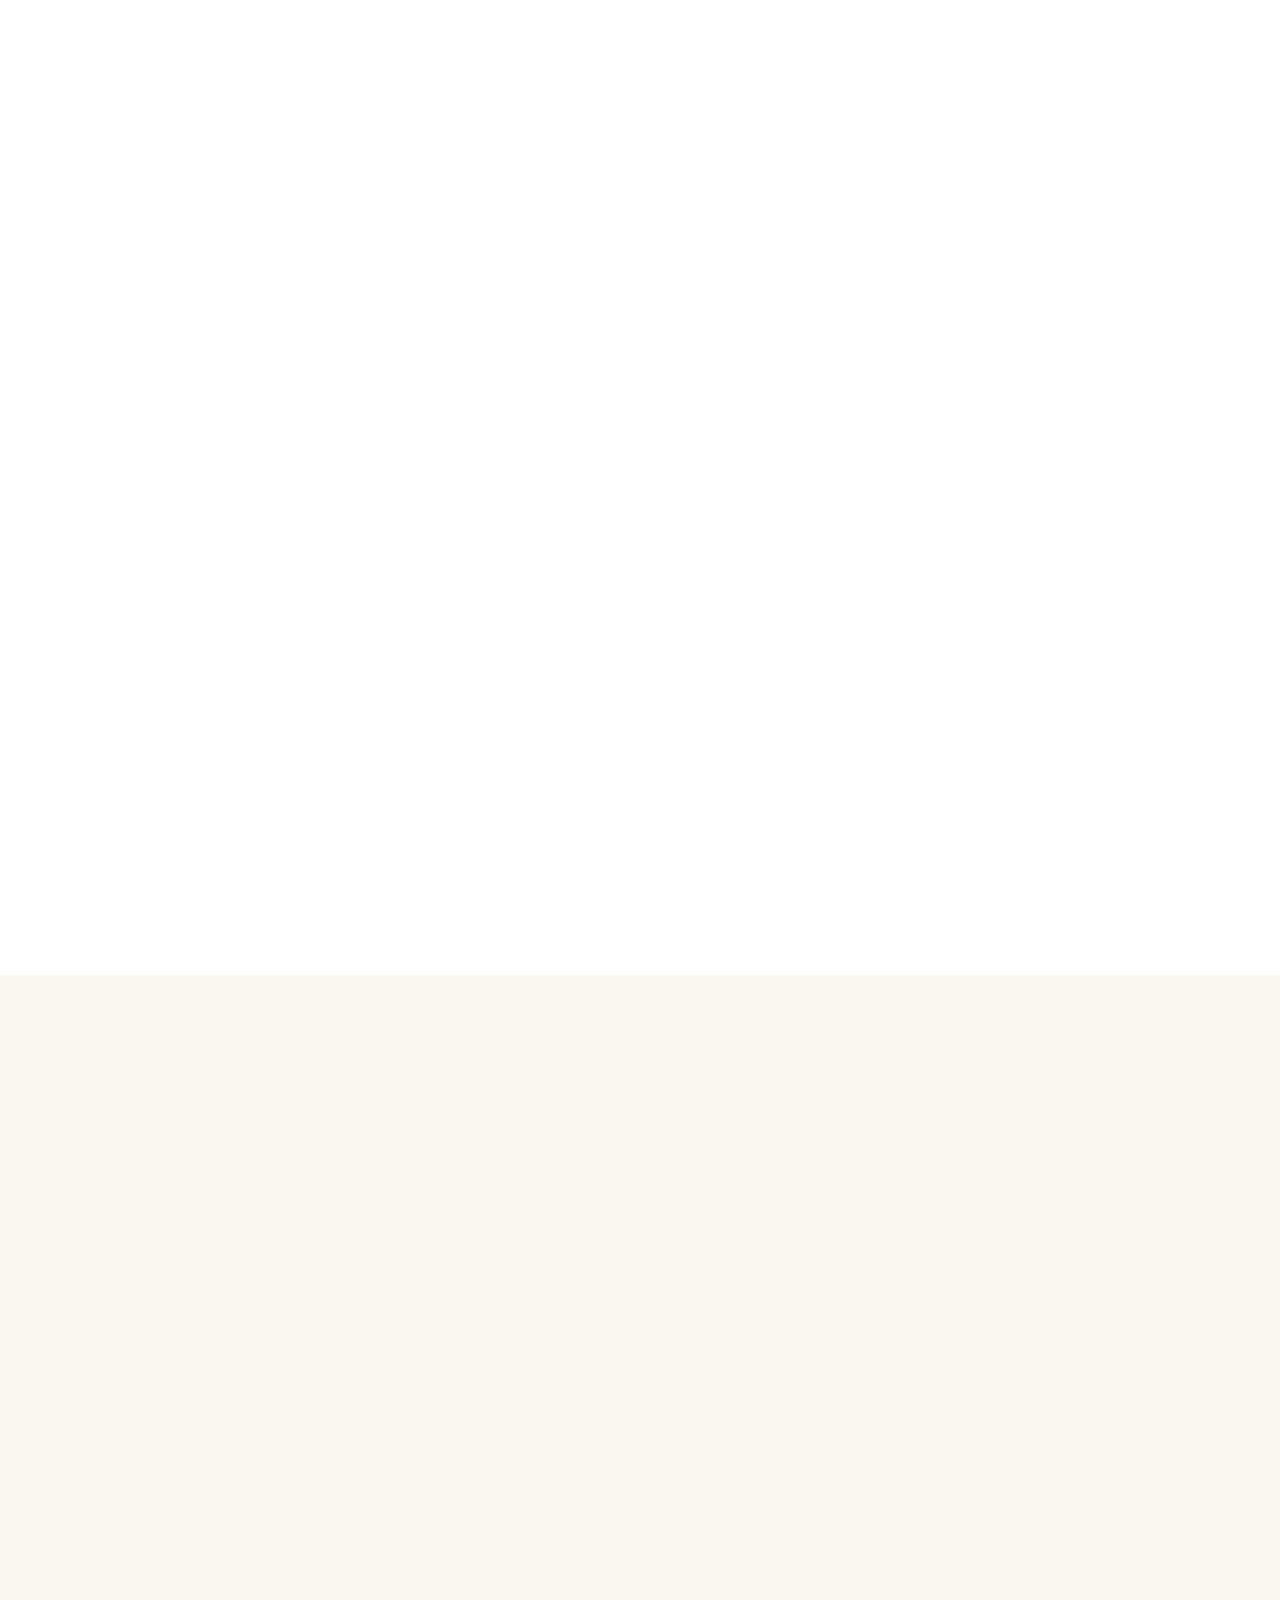
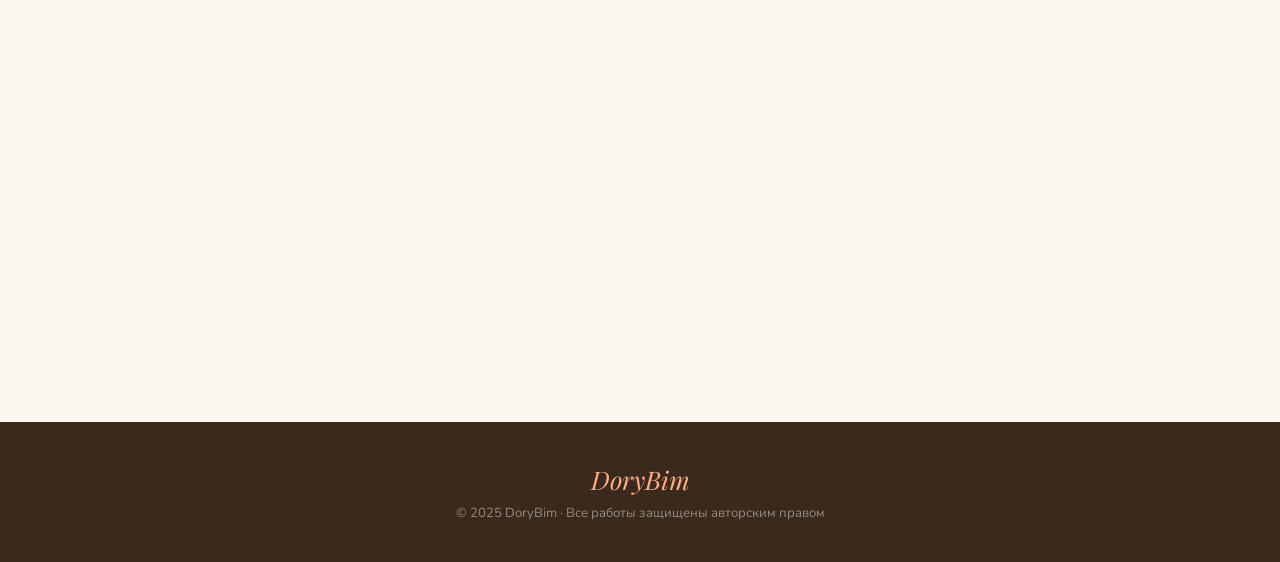
==== commit f3e606d4: "Update index.html" ====
--- a/index.html
+++ b/index.html
@@ -13,6 +13,7 @@
 <nav>
   <a href="#hero" class="nav-logo">DoryBim</a>
   <a href="#gallery">Работы</a>
+  <a href="#projects">Проекты</a>
   <a href="#about">О себе</a>
   <a href="#price">Прайс</a>
   <a href="#contacts">Контакты</a>
@@ -81,6 +82,83 @@
 
     <div class="gallery-grid" id="galleryGrid">
       <!-- Карточки генерируются JS -->
+    </div>
+  </div>
+</section>
+
+<!-- ─── PROJECTS ─── -->
+<section id="projects" style="background: var(--white);">
+  <div class="section-inner">
+    <div class="section-tag reveal">Игровые проекты</div>
+    <h2 class="section-title reveal">Проекты</h2>
+    <p class="section-sub reveal">Большие работы — пиксель-арт для игр, серии иллюстраций и другие коллаборации.</p>
+
+    <div style="display: grid; grid-template-columns: repeat(3, 1fr); gap: 24px;" class="projects-grid">
+
+      <!-- PIXEL PROJECT — реальный -->
+      <a href="pixel.html" style="text-decoration:none; grid-column: span 2;" class="proj-card reveal">
+        <div style="
+          background: #1E1A2E;
+          border-radius: var(--radius);
+          overflow: hidden;
+          position: relative;
+          cursor: pointer;
+          transition: transform 0.35s ease, box-shadow 0.35s ease;
+          height: 100%;
+          min-height: 320px;
+          display: flex;
+          flex-direction: column;
+        " onmouseover="this.style.transform='translateY(-6px)';this.style.boxShadow='0 24px 60px rgba(0,0,0,0.2)'"
+           onmouseout="this.style.transform='';this.style.boxShadow=''">
+
+          <!-- Scanlines -->
+          <div style="position:absolute;inset:0;background:repeating-linear-gradient(0deg,transparent,transparent 3px,rgba(0,0,0,0.08) 3px,rgba(0,0,0,0.08) 4px);pointer-events:none;z-index:1;"></div>
+
+          <!-- Image -->
+          <img src="pixel_cafe.png" alt="Кофейня"
+               style="width:100%;height:200px;object-fit:cover;image-rendering:pixelated;opacity:0.85;"/>
+
+          <div style="padding:28px 28px 24px; flex:1; position:relative; z-index:2;">
+            <div style="display:flex;align-items:center;gap:10px;margin-bottom:12px;">
+              <span style="background:rgba(200,121,65,0.18);color:#C87941;font-size:0.72rem;font-weight:700;letter-spacing:0.1em;text-transform:uppercase;padding:4px 12px;border-radius:100px;border:1px solid rgba(200,121,65,0.3);">🎮 Пиксель-арт</span>
+              <span style="background:rgba(90,138,90,0.18);color:#5A8A5A;font-size:0.72rem;font-weight:700;padding:4px 12px;border-radius:100px;">● В разработке</span>
+            </div>
+            <div style="font-family:'Playfair Display',serif;font-size:1.4rem;color:#FAF6F0;margin-bottom:8px;">Кофейня · Игровой проект</div>
+            <div style="font-size:0.85rem;color:rgba(250,246,240,0.55);line-height:1.7;margin-bottom:20px;">Персонажи, интерьеры и тайлсеты для учебной игры. Тема — уютная кофейня.</div>
+            <div style="display:flex;gap:8px;flex-wrap:wrap;">
+              <span style="background:rgba(255,255,255,0.08);color:rgba(250,246,240,0.6);font-size:0.75rem;padding:4px 12px;border-radius:100px;">Спрайты</span>
+              <span style="background:rgba(255,255,255,0.08);color:rgba(250,246,240,0.6);font-size:0.75rem;padding:4px 12px;border-radius:100px;">Тайлсеты</span>
+              <span style="background:rgba(255,255,255,0.08);color:rgba(250,246,240,0.6);font-size:0.75rem;padding:4px 12px;border-radius:100px;">Персонажи</span>
+            </div>
+          </div>
+
+          <!-- Arrow -->
+          <div style="position:absolute;bottom:24px;right:24px;width:40px;height:40px;border-radius:50%;background:rgba(200,121,65,0.2);border:1px solid rgba(200,121,65,0.4);display:flex;align-items:center;justify-content:center;color:#C87941;font-size:1rem;z-index:2;">→</div>
+        </div>
+      </a>
+
+      <!-- FUTURE PROJECT SLOT -->
+      <div class="reveal" style="
+        background: var(--cream);
+        border-radius: var(--radius);
+        min-height: 320px;
+        display: flex;
+        flex-direction: column;
+        align-items: center;
+        justify-content: center;
+        gap: 14px;
+        border: 2px dashed var(--cream-dark);
+        transition: border-color 0.3s;
+        padding: 32px;
+        text-align: center;
+        cursor: default;
+      " onmouseover="this.style.borderColor='var(--peach)'"
+         onmouseout="this.style.borderColor='var(--cream-dark)'">
+        <div style="font-size:2.5rem;">✦</div>
+        <div style="font-family:'Playfair Display',serif;font-size:1.1rem;color:var(--brown-light);">Следующий проект</div>
+        <div style="font-size:0.8rem;color:var(--brown-light);line-height:1.6;max-width:180px;">Здесь появится новая работа — следи за обновлениями</div>
+      </div>
+
     </div>
   </div>
 </section>
--- a/style.css
+++ b/style.css
@@ -448,6 +448,7 @@
   display: flex;
   align-items: flex-end;
   padding: 22px;
+  pointer-events: none;
 }
 
 .gallery-item:hover .gallery-overlay { opacity: 1; }
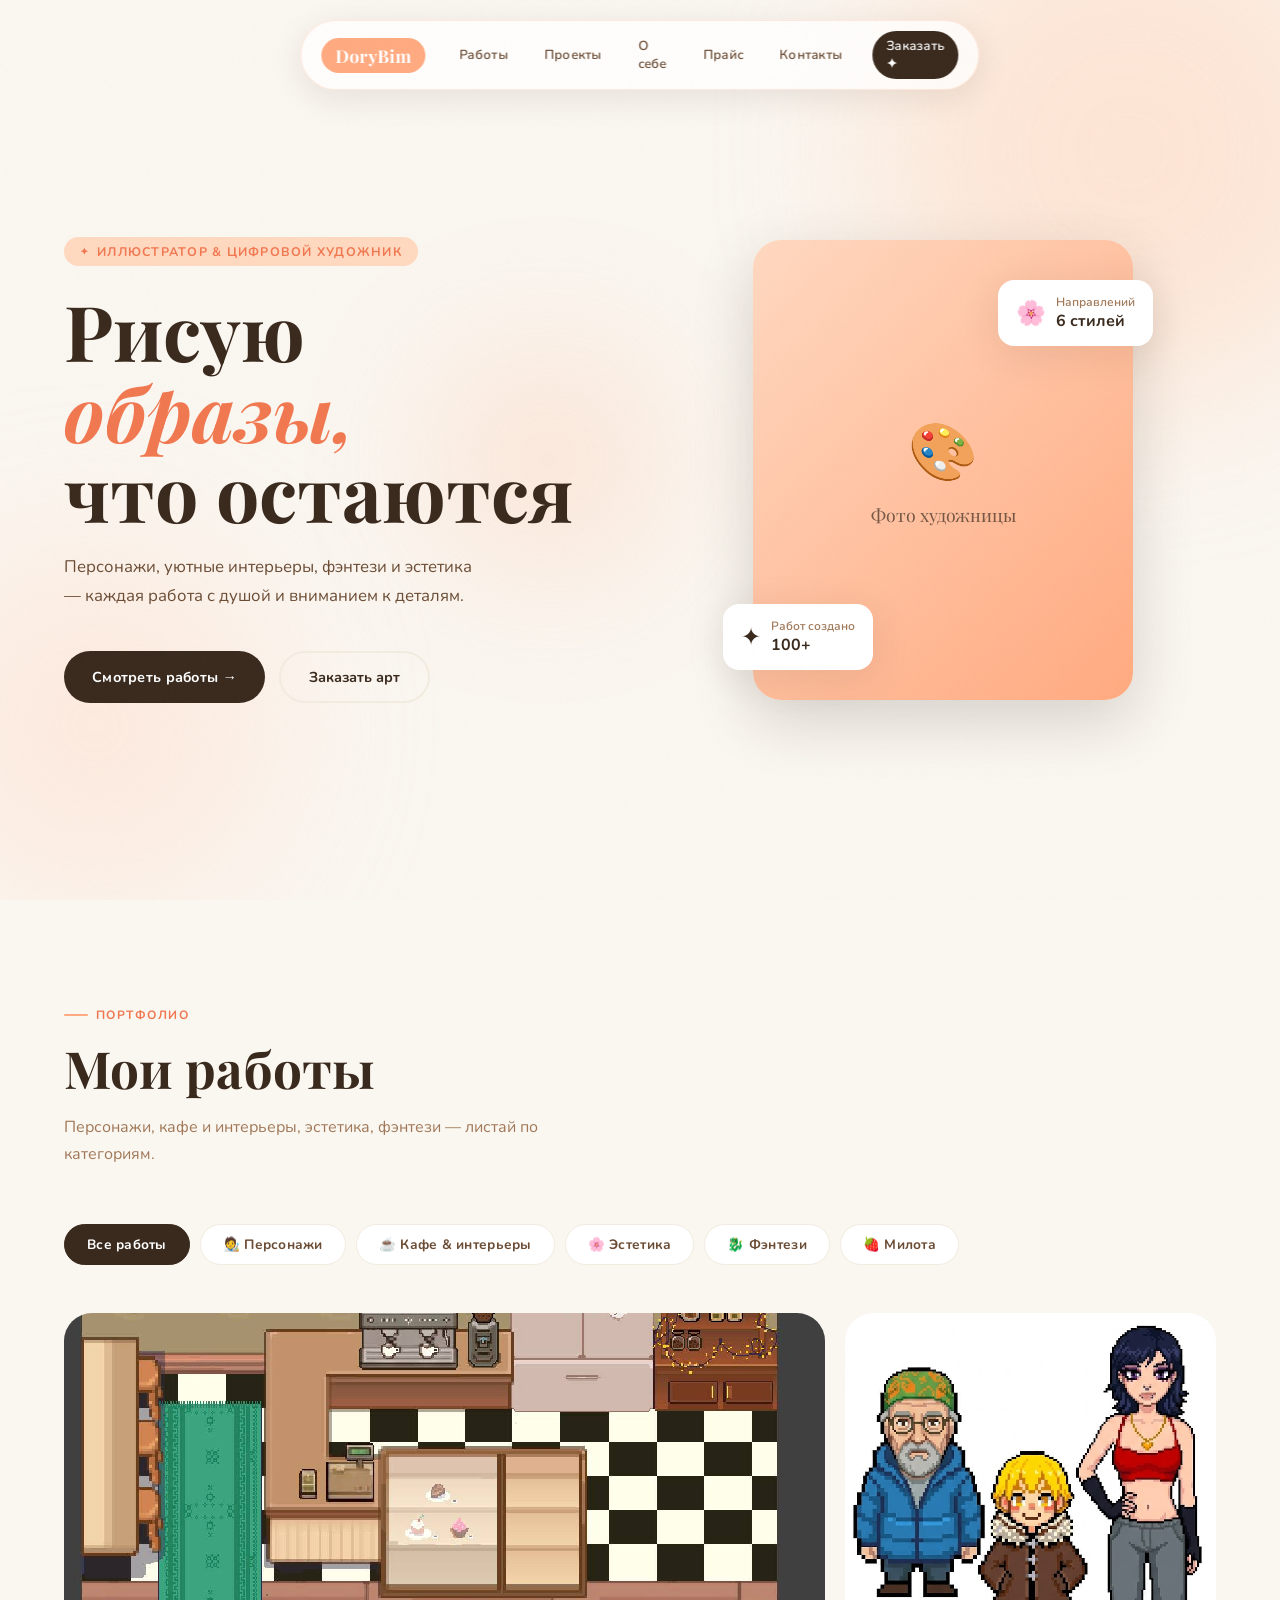
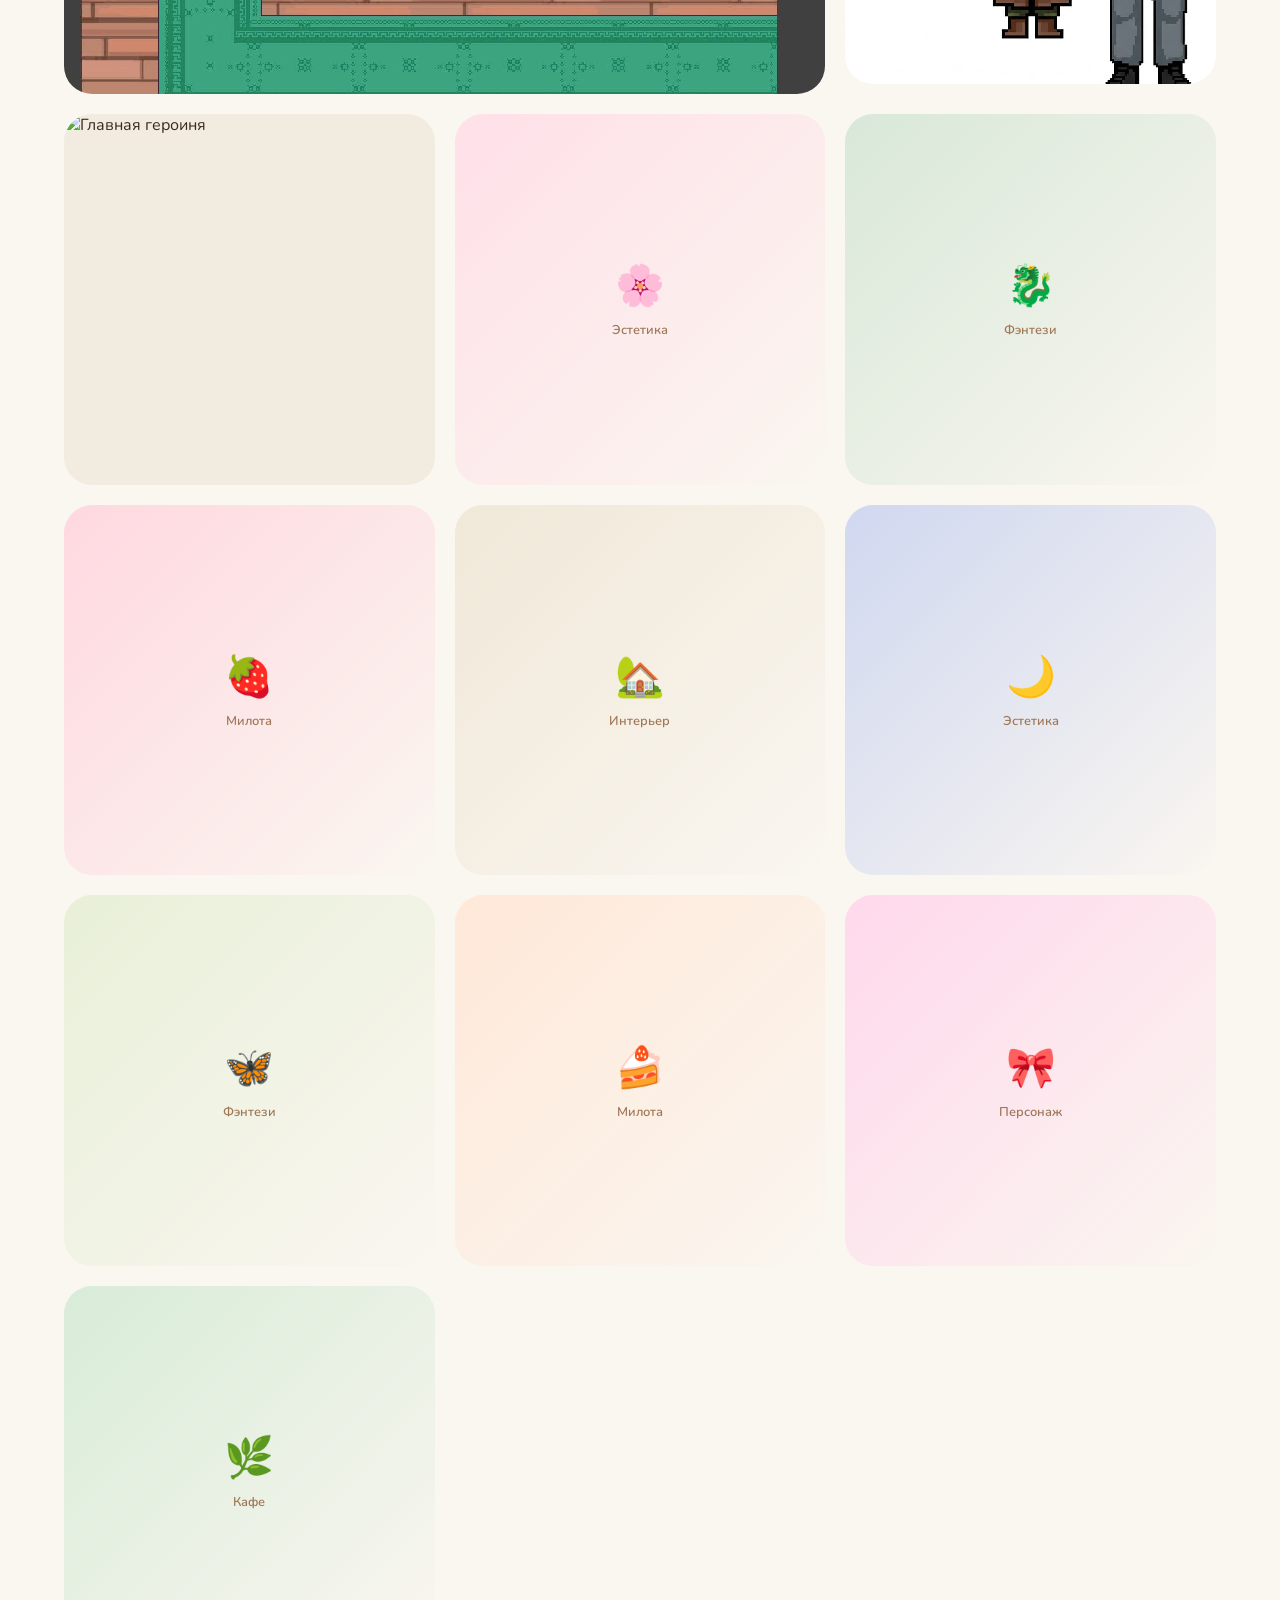
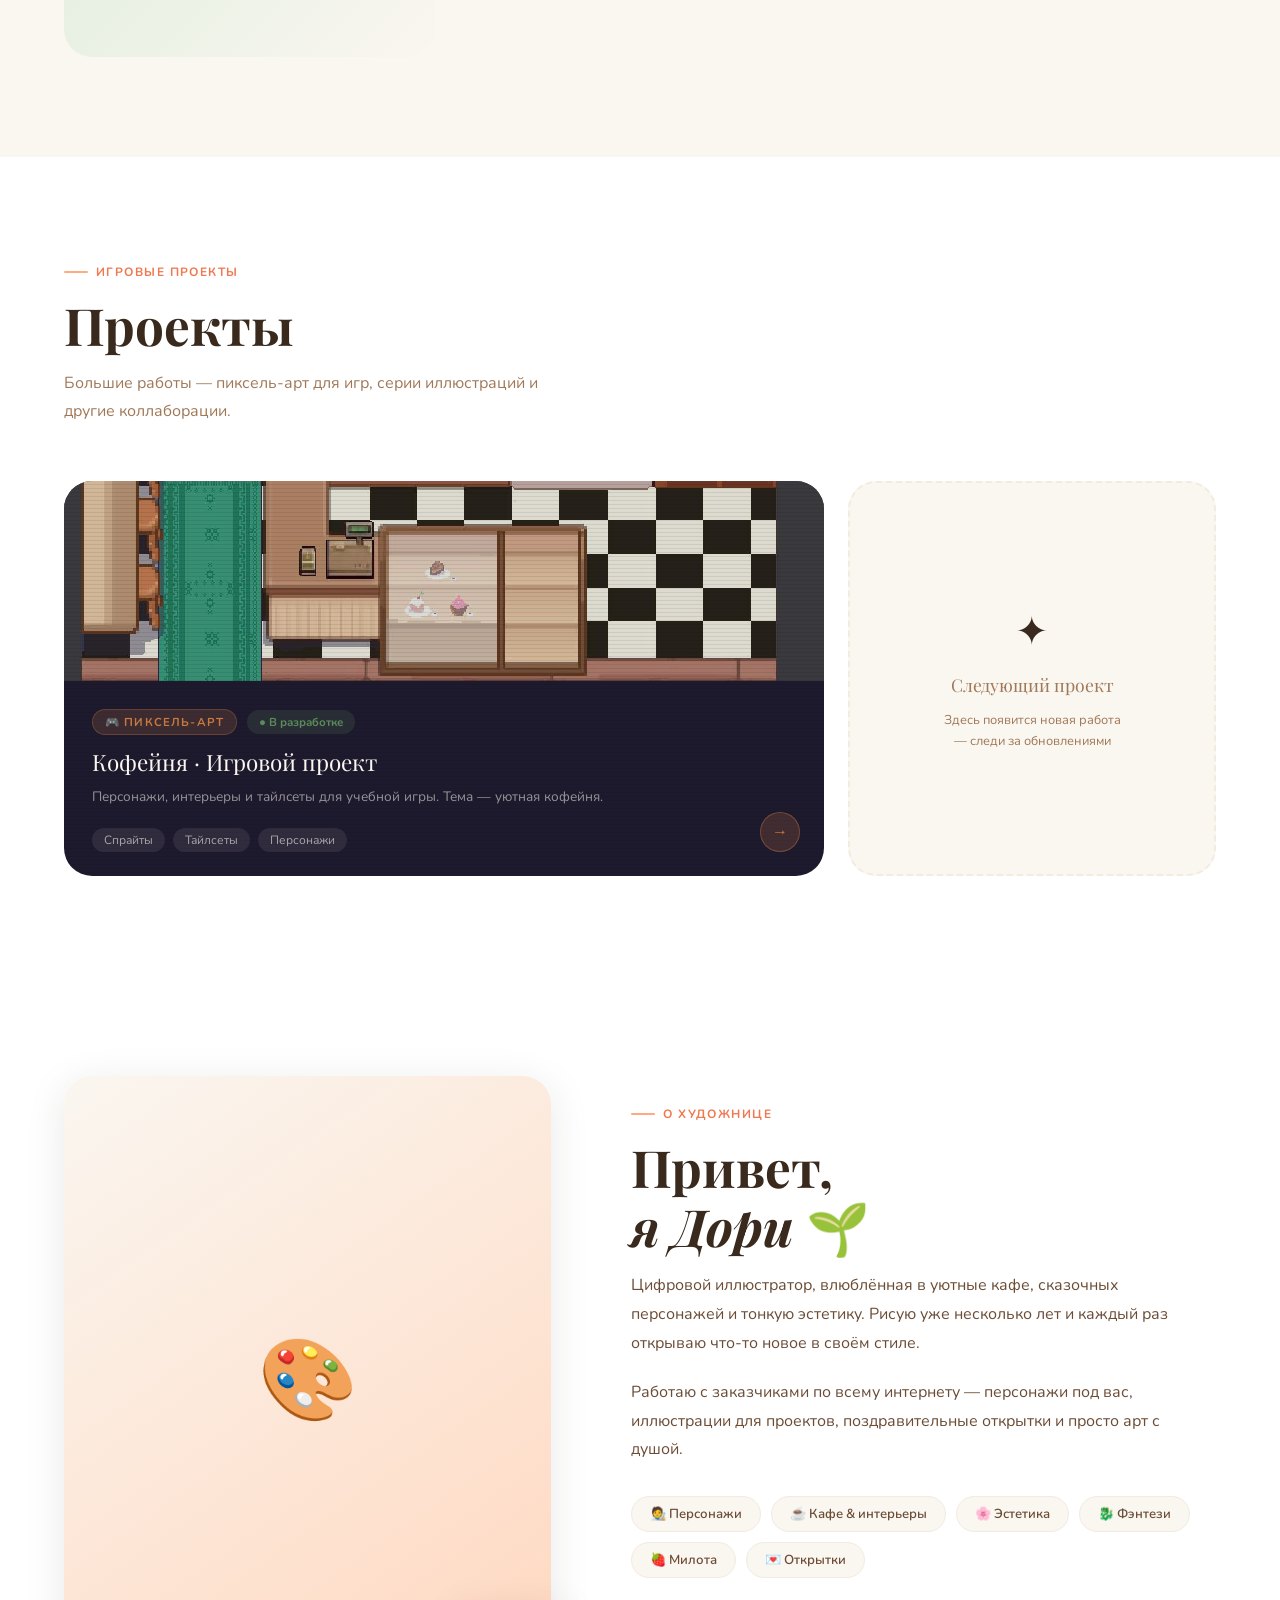
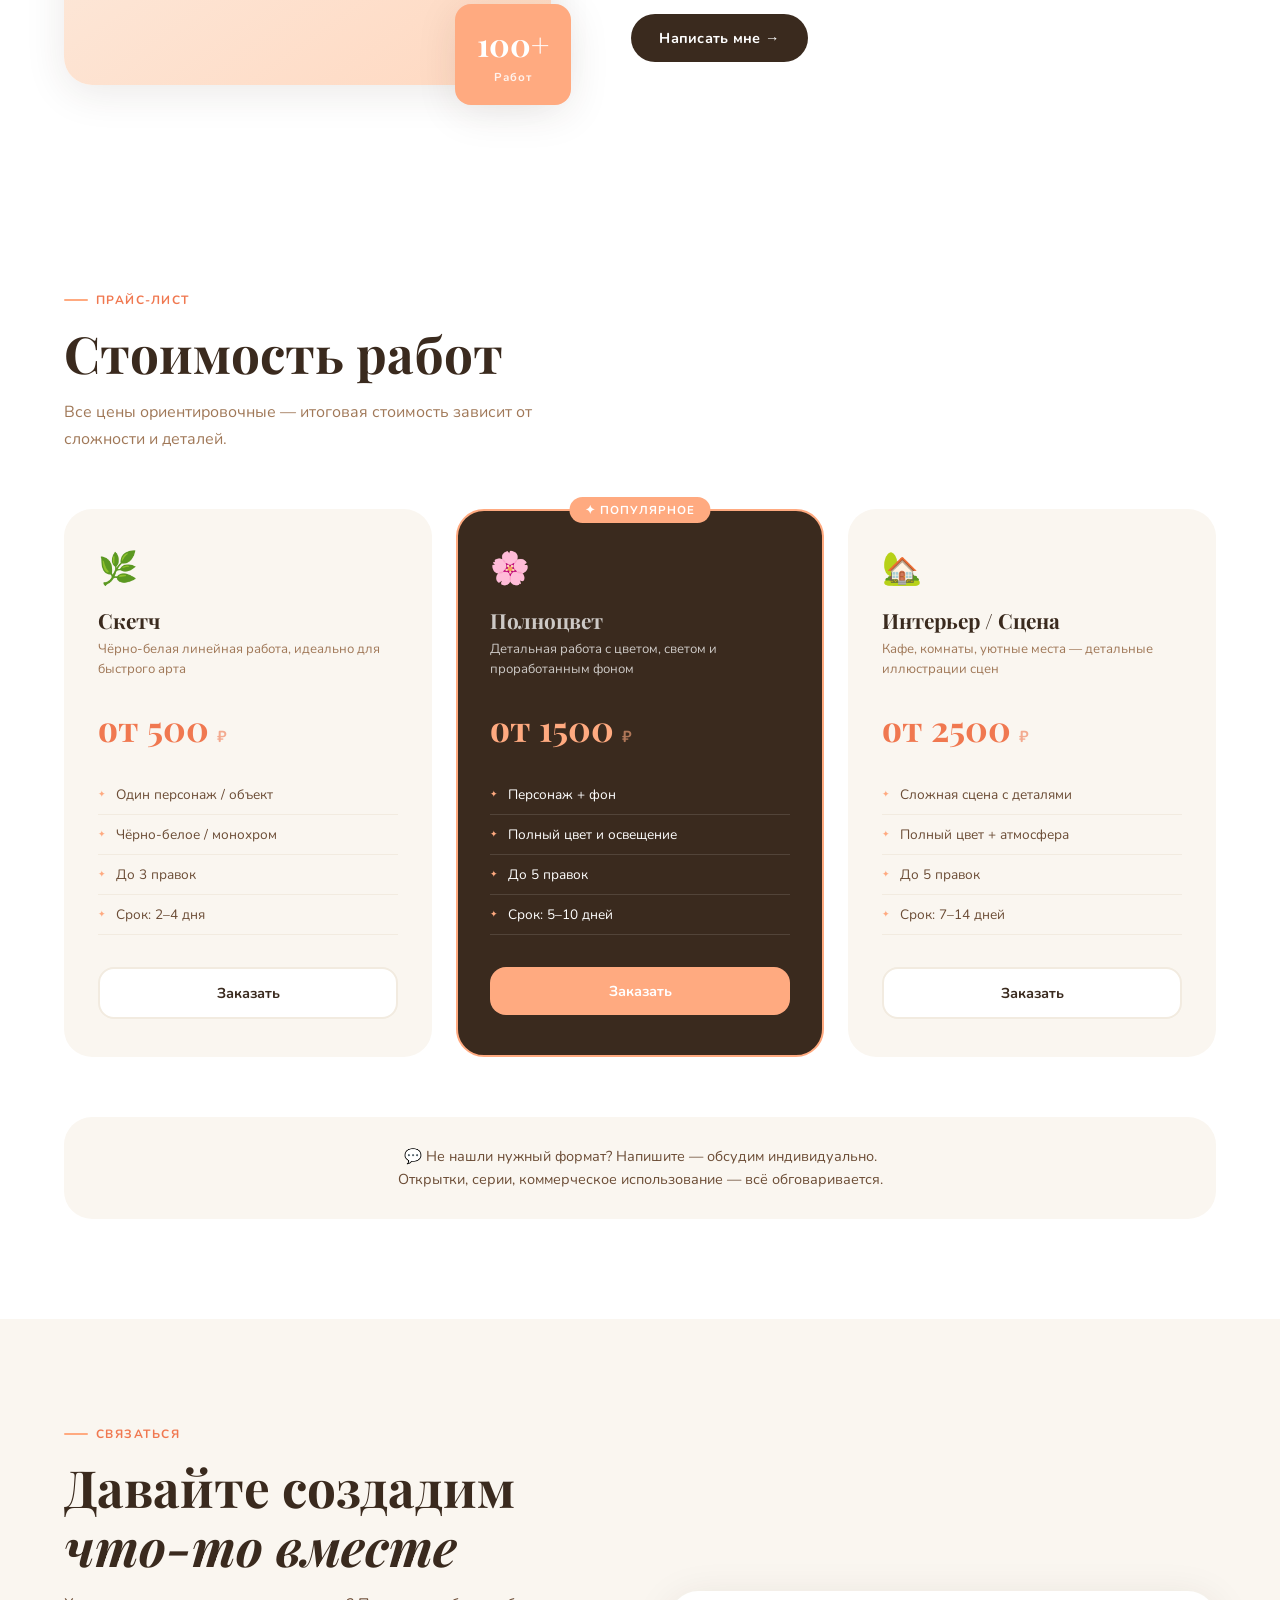
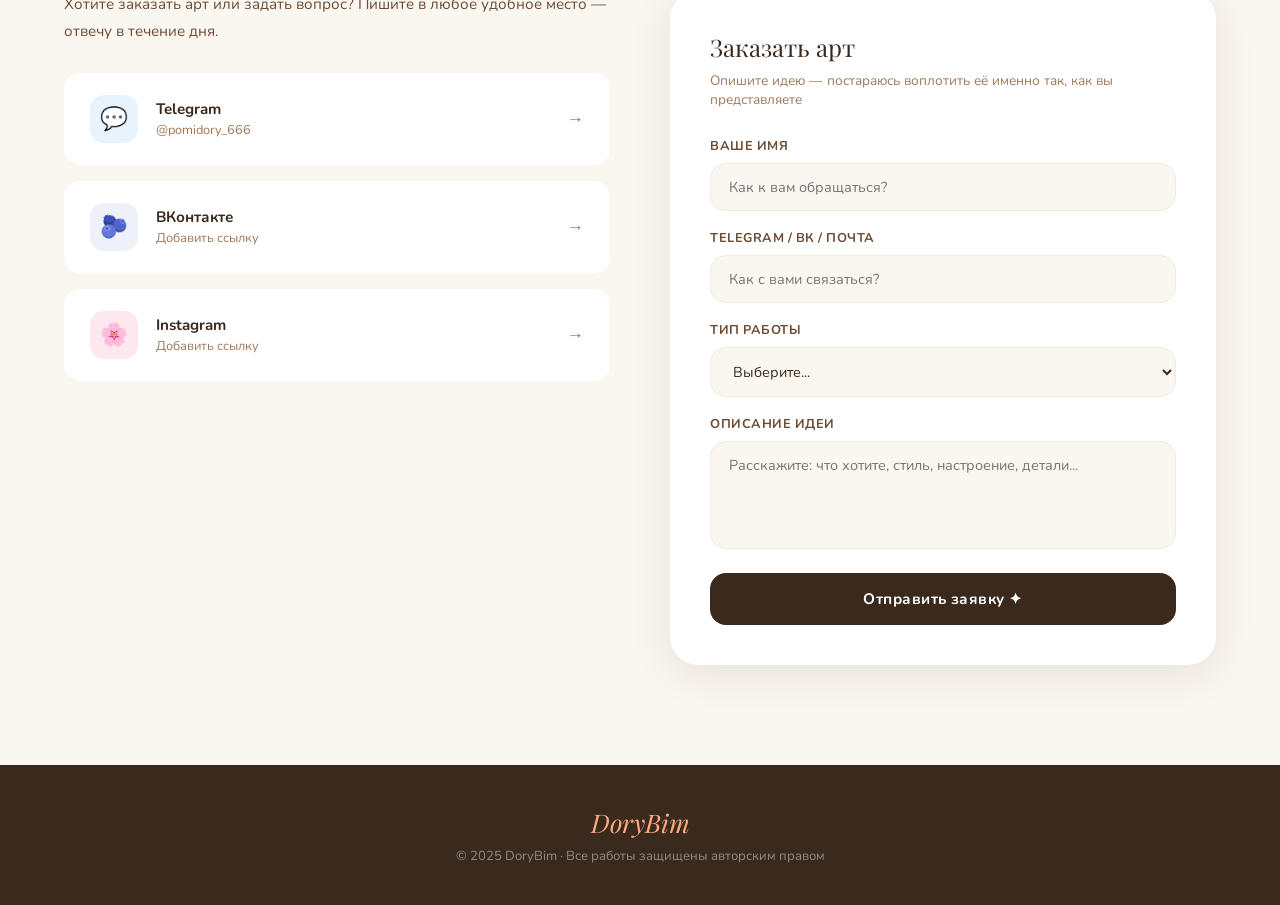
==== commit 91534531: "Update index.html" ====
--- a/index.html
+++ b/index.html
@@ -115,7 +115,7 @@
           <div style="position:absolute;inset:0;background:repeating-linear-gradient(0deg,transparent,transparent 3px,rgba(0,0,0,0.08) 3px,rgba(0,0,0,0.08) 4px);pointer-events:none;z-index:1;"></div>
 
           <!-- Image -->
-          <img src="pixel_cafe.png" alt="Кофейня"
+          <img src="pixel_cafe.jpg" alt="Кофейня"
                style="width:100%;height:200px;object-fit:cover;image-rendering:pixelated;opacity:0.85;"/>
 
           <div style="padding:28px 28px 24px; flex:1; position:relative; z-index:2;">
--- a/style.css
+++ b/style.css
@@ -783,6 +783,8 @@
   .gallery-grid { grid-template-columns: repeat(2, 1fr); }
   .gallery-item:nth-child(3n+1):first-child { grid-column: span 2; }
   .contacts-grid { grid-template-columns: 1fr; }
+  .projects-grid { grid-template-columns: 1fr !important; }
+  .projects-grid a[style*="span 2"] { grid-column: span 1 !important; }
 }
 
 @media (max-width: 600px) {
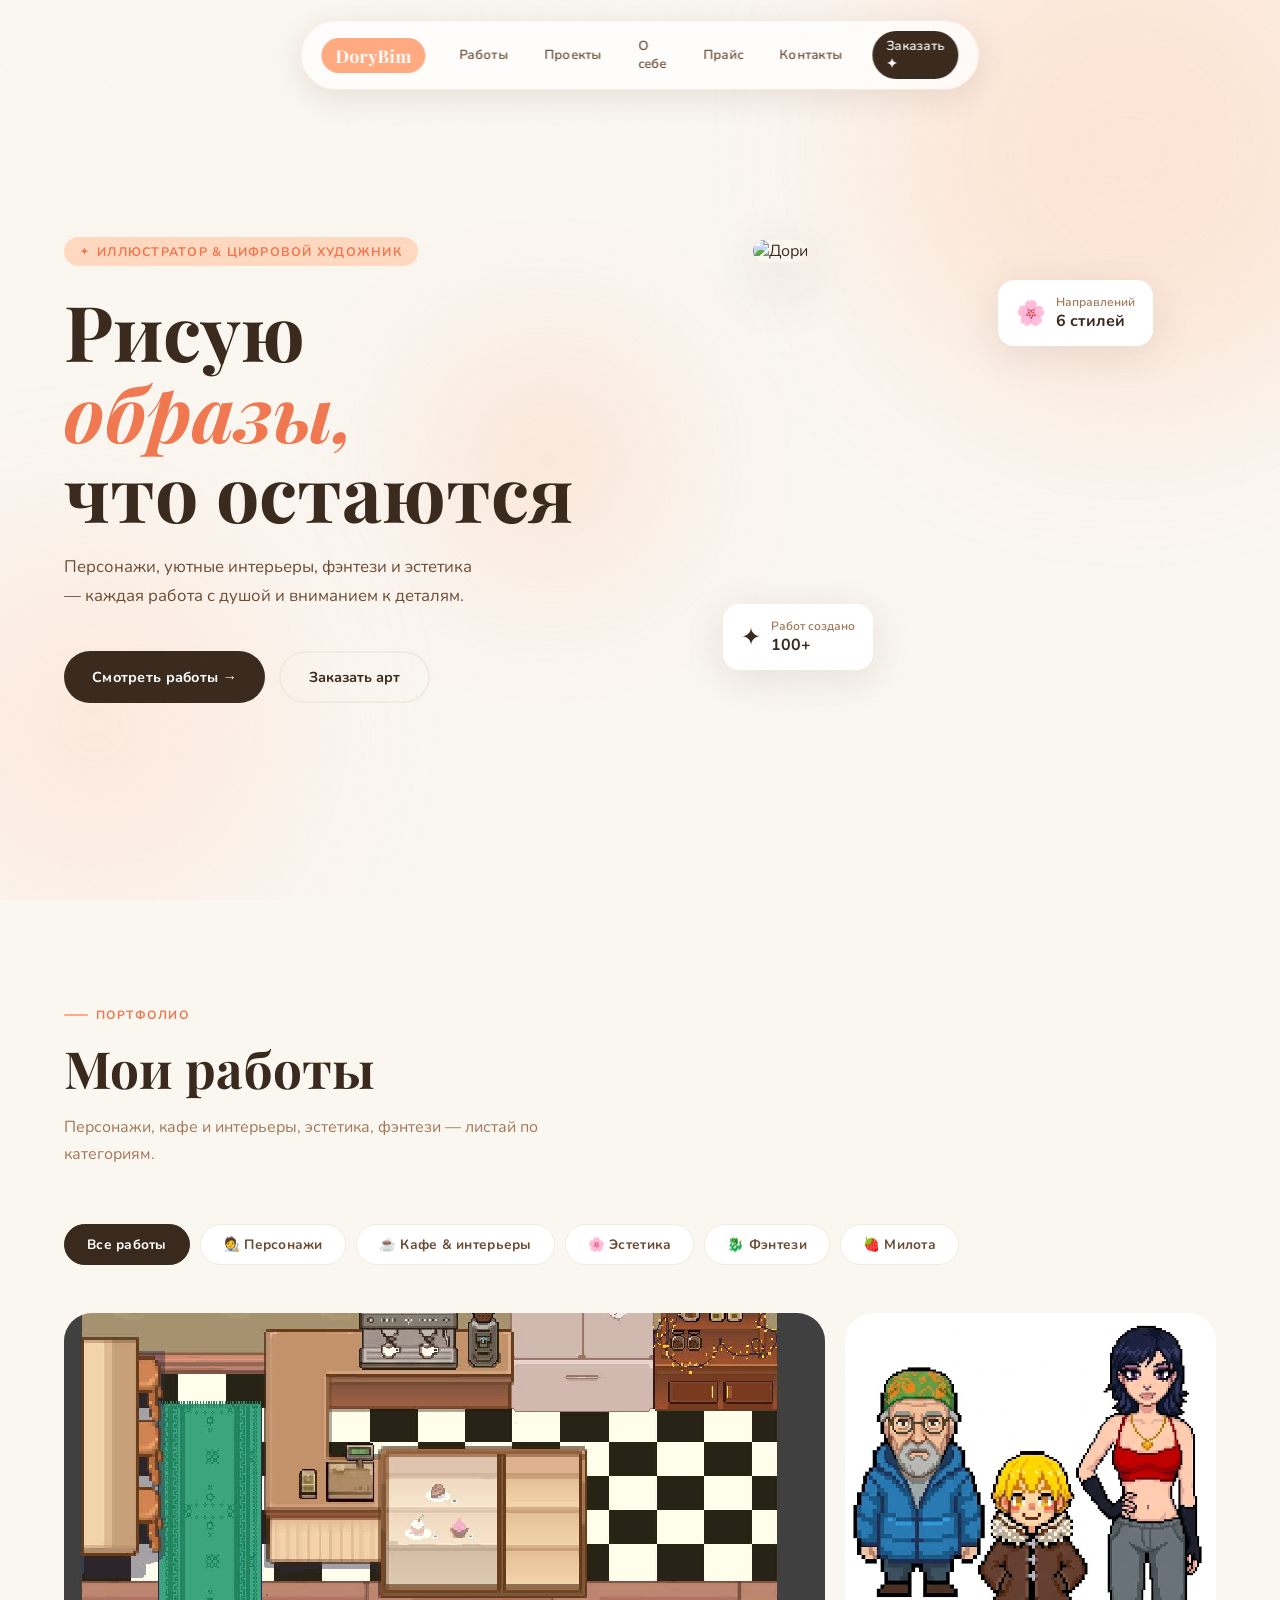
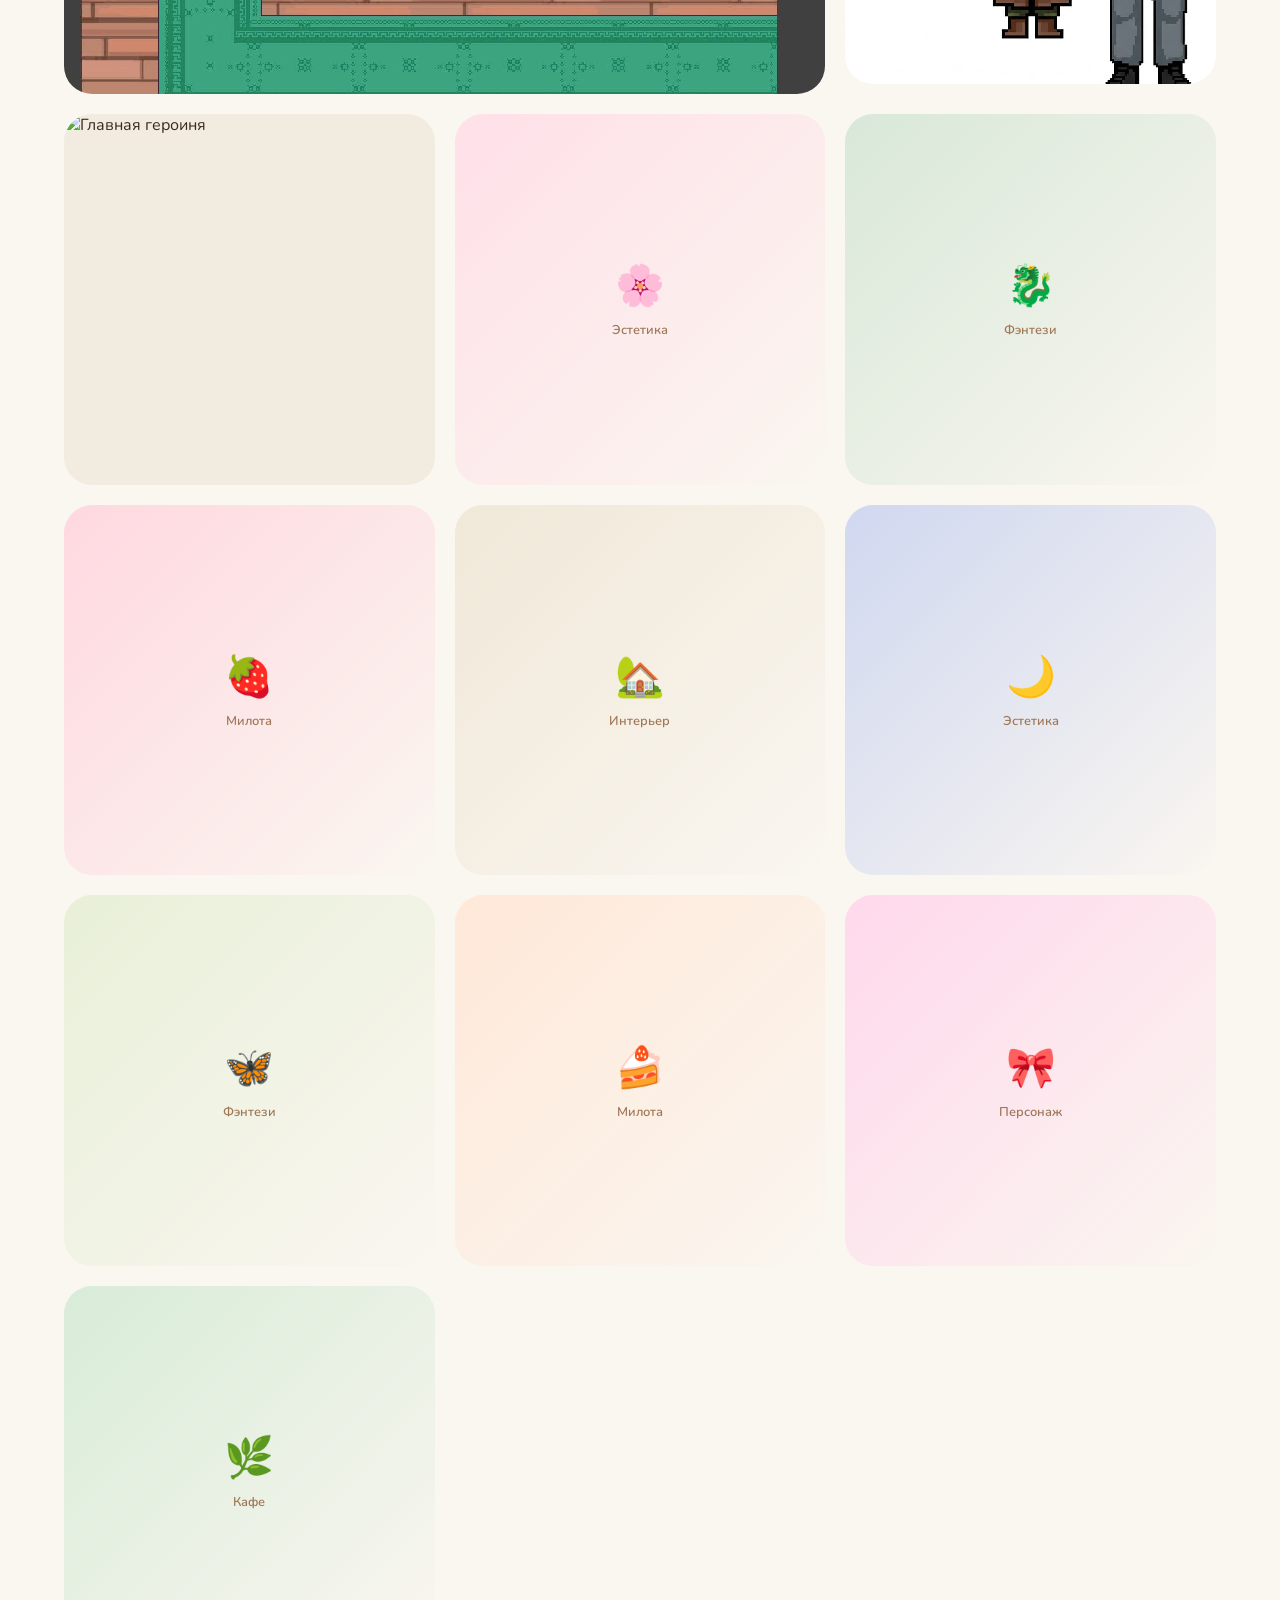
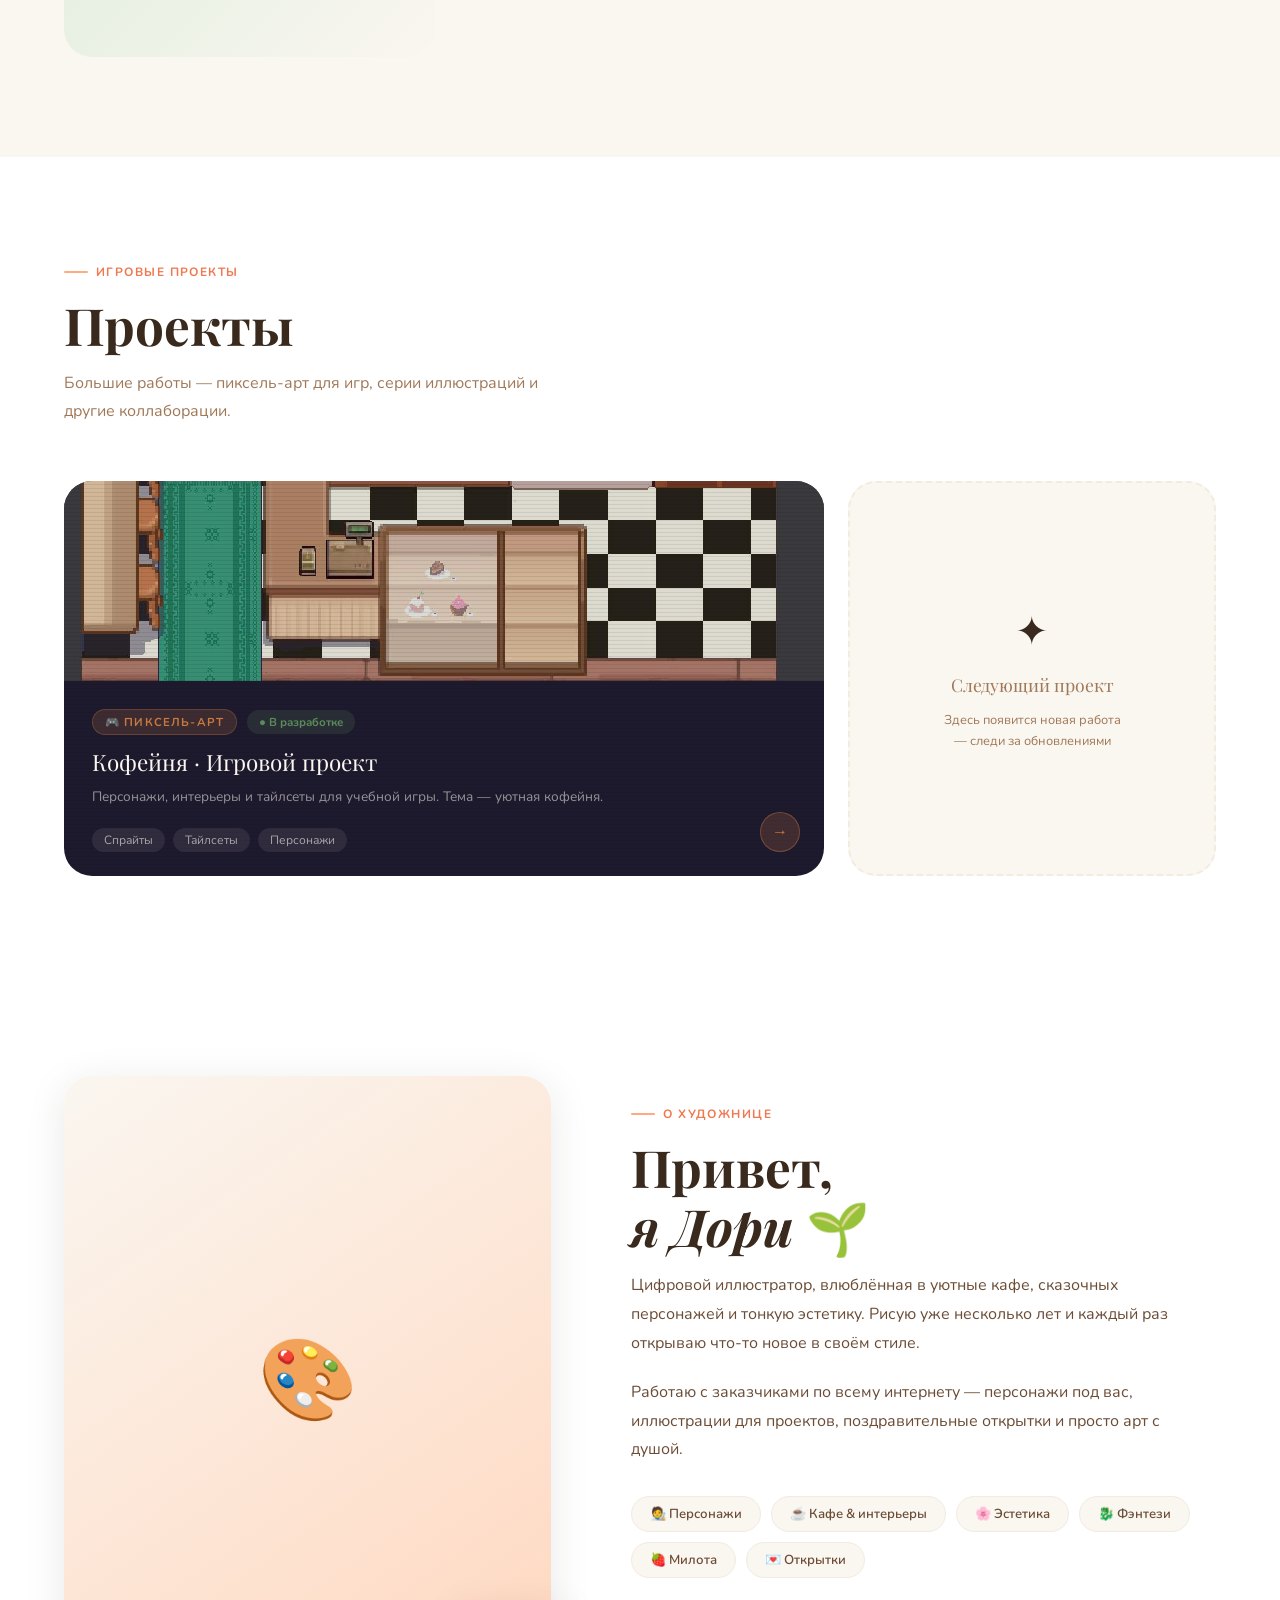
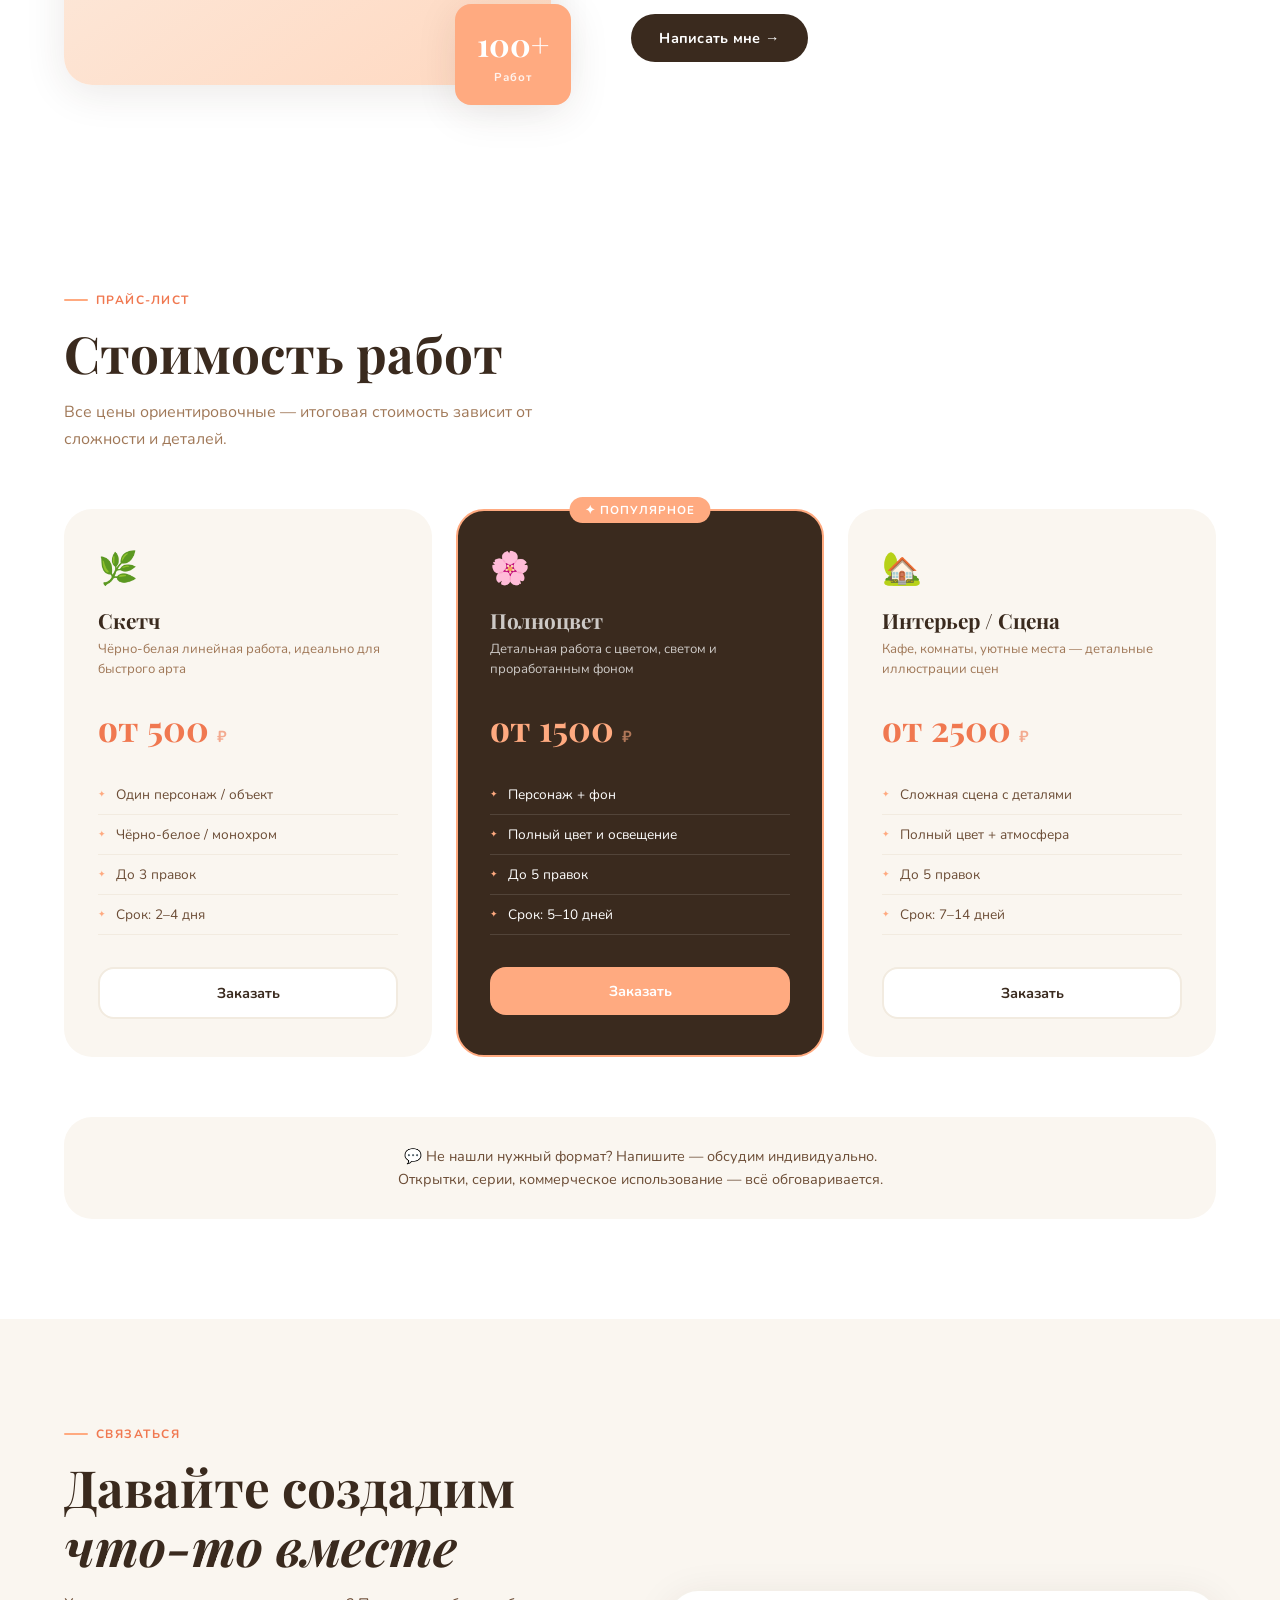
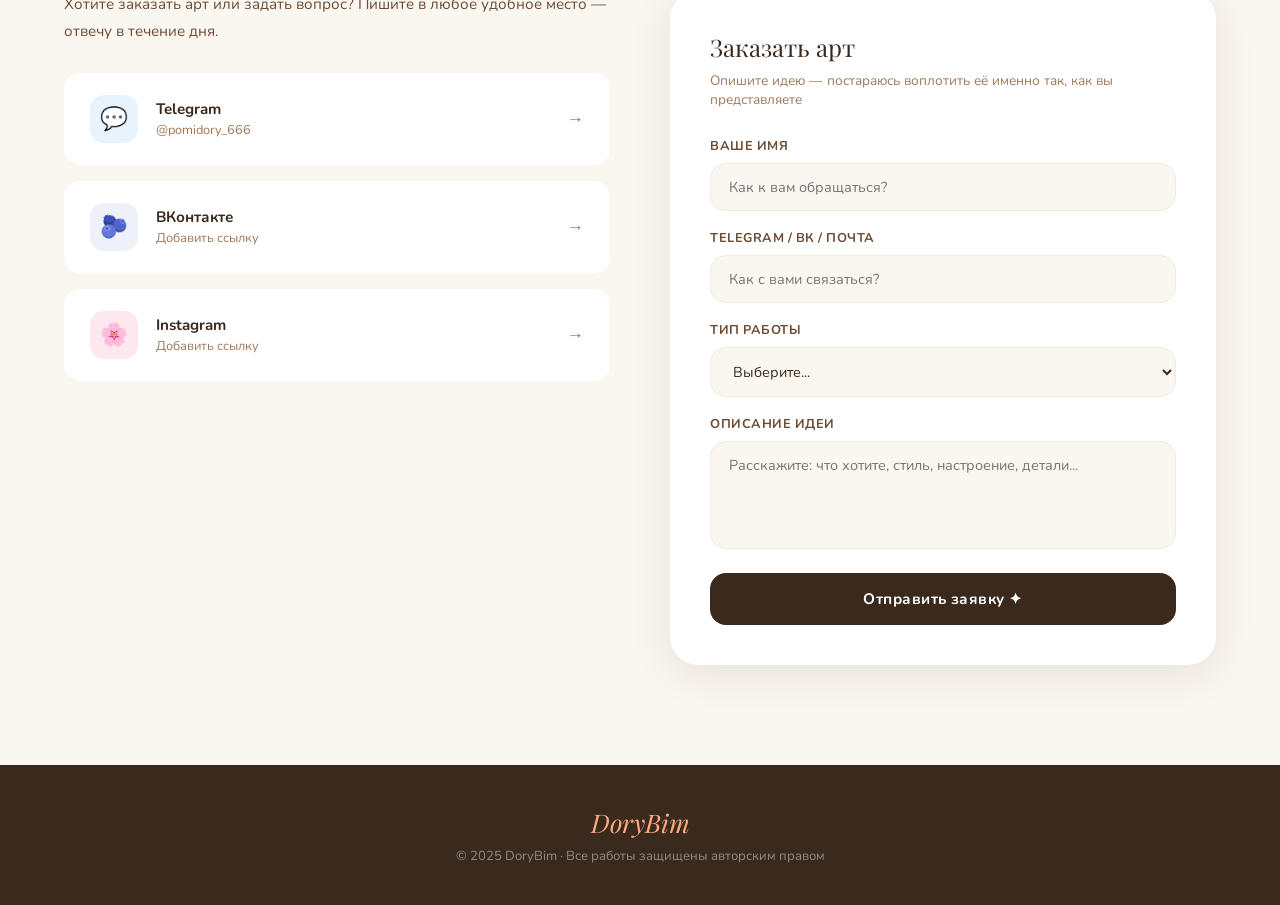
==== commit be897501: "Update index.html" ====
--- a/index.html
+++ b/index.html
@@ -6,6 +6,18 @@
   <title>DoryBim — Иллюстрации & Арт</title>
   <link rel="stylesheet" href="style.css"/>
   <link rel="preconnect" href="https://fonts.googleapis.com"/>
+  <style>
+    .gallery-item { opacity: 1 !important; transform: none !important; }
+    .gallery-item.hidden { display: none !important; }
+    .gallery-item > img {
+      width: 100%; height: 100%;
+      object-fit: cover;
+      image-rendering: pixelated;
+      transition: transform 0.5s ease;
+      display: block;
+    }
+    .gallery-item:hover > img { transform: scale(1.06); }
+  </style>
 </head>
 <body>
 
@@ -25,39 +37,26 @@
   <div class="hero-blob blob-1"></div>
   <div class="hero-blob blob-2"></div>
   <div class="hero-blob blob-3"></div>
-
   <div class="hero-content">
     <div class="hero-text">
       <div class="hero-tag">Иллюстратор & Цифровой художник</div>
       <h1>Рисую<br/><em>образы,</em><br/>что остаются</h1>
-      <p class="hero-desc">
-        Персонажи, уютные интерьеры, фэнтези и эстетика — каждая работа с душой и вниманием к деталям.
-      </p>
+      <p class="hero-desc">Персонажи, уютные интерьеры, фэнтези и эстетика — каждая работа с душой и вниманием к деталям.</p>
       <div class="hero-btns">
         <a href="#gallery" class="btn-primary">Смотреть работы →</a>
         <a href="#price" class="btn-secondary">Заказать арт</a>
       </div>
     </div>
-
     <div class="hero-visual">
       <div class="hero-img-wrap">
-        <div class="hero-img-placeholder">
-          <span>🎨</span>
-          <p>Фото художницы</p>
-        </div>
+        <img src="avaDorry.jpg" alt="Дори" class="hero-img-main"/>
         <div class="hero-float-card card-1">
           <div class="card-icon">✦</div>
-          <div>
-            <div class="card-label">Работ создано</div>
-            <div class="card-val">100+</div>
-          </div>
+          <div><div class="card-label">Работ создано</div><div class="card-val">100+</div></div>
         </div>
         <div class="hero-float-card card-2">
           <div class="card-icon">🌸</div>
-          <div>
-            <div class="card-label">Направлений</div>
-            <div class="card-val">6 стилей</div>
-          </div>
+          <div><div class="card-label">Направлений</div><div class="card-val">6 стилей</div></div>
         </div>
       </div>
     </div>
@@ -72,53 +71,96 @@
     <p class="section-sub reveal">Персонажи, кафе и интерьеры, эстетика, фэнтези — листай по категориям.</p>
 
     <div class="gallery-tabs reveal">
-      <button class="tab-btn active" data-cat="all">Все работы</button>
-      <button class="tab-btn" data-cat="chars">🧑‍🎨 Персонажи</button>
-      <button class="tab-btn" data-cat="cafe">☕ Кафе & интерьеры</button>
-      <button class="tab-btn" data-cat="aesthetic">🌸 Эстетика</button>
-      <button class="tab-btn" data-cat="fantasy">🐉 Фэнтези</button>
-      <button class="tab-btn" data-cat="cute">🍓 Милота</button>
+      <button class="tab-btn active" onclick="filterGallery('all',this)">Все работы</button>
+      <button class="tab-btn" onclick="filterGallery('chars',this)">🧑‍🎨 Персонажи</button>
+      <button class="tab-btn" onclick="filterGallery('cafe',this)">☕ Кафе & интерьеры</button>
+      <button class="tab-btn" onclick="filterGallery('aesthetic',this)">🌸 Эстетика</button>
+      <button class="tab-btn" onclick="filterGallery('fantasy',this)">🐉 Фэнтези</button>
+      <button class="tab-btn" onclick="filterGallery('cute',this)">🍓 Милота</button>
     </div>
 
     <div class="gallery-grid" id="galleryGrid">
-      <!-- Карточки генерируются JS -->
+
+      <!-- ── РЕАЛЬНЫЕ РАБОТЫ ── -->
+      <div class="gallery-item" data-cat="cafe" style="grid-column:span 2;aspect-ratio:2/1;cursor:pointer;" onclick="window.location.href='pixel.html'">
+        <img src="pixel_cafe.jpg" alt="Кофейня · игровой проект"/>
+        <div class="gallery-overlay"><div class="gallery-overlay-text">Кофейня · игровой проект <span style="opacity:.6;font-size:.75rem;">→ подробнее</span></div></div>
+      </div>
+
+      <div class="gallery-item" data-cat="chars" style="cursor:pointer;" onclick="window.location.href='pixel.html'">
+        <img src="pixel_chars1.jpg" alt="Посетители кофейни"/>
+        <div class="gallery-overlay"><div class="gallery-overlay-text">Посетители кофейни <span style="opacity:.6;font-size:.75rem;">→ подробнее</span></div></div>
+      </div>
+
+      <div class="gallery-item" data-cat="chars" style="cursor:pointer;" onclick="window.location.href='pixel.html'">
+        <img src="pixel_char2.jpg" alt="Главная героиня"/>
+        <div class="gallery-overlay"><div class="gallery-overlay-text">Главная героиня <span style="opacity:.6;font-size:.75rem;">→ подробнее</span></div></div>
+      </div>
+
+      <!-- ── ЗАГЛУШКИ ── -->
+      <div class="gallery-item" data-cat="aesthetic">
+        <div class="gallery-placeholder" style="background:linear-gradient(135deg,#FFE0E8,#FAF6F0);"><span>🌸</span><p>Эстетика</p></div>
+        <div class="gallery-overlay"><div class="gallery-overlay-text">Весенняя эстетика</div></div>
+      </div>
+
+      <div class="gallery-item" data-cat="fantasy">
+        <div class="gallery-placeholder" style="background:linear-gradient(135deg,#D8E8D8,#FAF6F0);"><span>🐉</span><p>Фэнтези</p></div>
+        <div class="gallery-overlay"><div class="gallery-overlay-text">Лесная фея</div></div>
+      </div>
+
+      <div class="gallery-item" data-cat="cute">
+        <div class="gallery-placeholder" style="background:linear-gradient(135deg,#FFD8E0,#FAF6F0);"><span>🍓</span><p>Милота</p></div>
+        <div class="gallery-overlay"><div class="gallery-overlay-text">Клубничный котик</div></div>
+      </div>
+
+      <div class="gallery-item" data-cat="cafe">
+        <div class="gallery-placeholder" style="background:linear-gradient(135deg,#F0E8D8,#FAF6F0);"><span>🏡</span><p>Интерьер</p></div>
+        <div class="gallery-overlay"><div class="gallery-overlay-text">Уголок с книгами</div></div>
+      </div>
+
+      <div class="gallery-item" data-cat="aesthetic">
+        <div class="gallery-placeholder" style="background:linear-gradient(135deg,#D0D8F0,#FAF6F0);"><span>🌙</span><p>Эстетика</p></div>
+        <div class="gallery-overlay"><div class="gallery-overlay-text">Ночная эстетика</div></div>
+      </div>
+
+      <div class="gallery-item" data-cat="fantasy">
+        <div class="gallery-placeholder" style="background:linear-gradient(135deg,#E8F0D8,#FAF6F0);"><span>🦋</span><p>Фэнтези</p></div>
+        <div class="gallery-overlay"><div class="gallery-overlay-text">Бабочковая ведьма</div></div>
+      </div>
+
+      <div class="gallery-item" data-cat="cute">
+        <div class="gallery-placeholder" style="background:linear-gradient(135deg,#FFE8D8,#FAF6F0);"><span>🍰</span><p>Милота</p></div>
+        <div class="gallery-overlay"><div class="gallery-overlay-text">Торт на праздник</div></div>
+      </div>
+
+      <div class="gallery-item" data-cat="chars">
+        <div class="gallery-placeholder" style="background:linear-gradient(135deg,#FFD8EC,#FAF6F0);"><span>🎀</span><p>Персонаж</p></div>
+        <div class="gallery-overlay"><div class="gallery-overlay-text">Принцесса</div></div>
+      </div>
+
+      <div class="gallery-item" data-cat="cafe">
+        <div class="gallery-placeholder" style="background:linear-gradient(135deg,#D8ECD8,#FAF6F0);"><span>🌿</span><p>Кафе</p></div>
+        <div class="gallery-overlay"><div class="gallery-overlay-text">Зелёная терраса</div></div>
+      </div>
+
     </div>
   </div>
 </section>
 
 <!-- ─── PROJECTS ─── -->
-<section id="projects" style="background: var(--white);">
+<section id="projects" style="background:var(--white);">
   <div class="section-inner">
     <div class="section-tag reveal">Игровые проекты</div>
     <h2 class="section-title reveal">Проекты</h2>
     <p class="section-sub reveal">Большие работы — пиксель-арт для игр, серии иллюстраций и другие коллаборации.</p>
-
-    <div style="display: grid; grid-template-columns: repeat(3, 1fr); gap: 24px;" class="projects-grid">
-
-      <!-- PIXEL PROJECT — реальный -->
-      <a href="pixel.html" style="text-decoration:none; grid-column: span 2;" class="proj-card reveal">
-        <div style="
-          background: #1E1A2E;
-          border-radius: var(--radius);
-          overflow: hidden;
-          position: relative;
-          cursor: pointer;
-          transition: transform 0.35s ease, box-shadow 0.35s ease;
-          height: 100%;
-          min-height: 320px;
-          display: flex;
-          flex-direction: column;
-        " onmouseover="this.style.transform='translateY(-6px)';this.style.boxShadow='0 24px 60px rgba(0,0,0,0.2)'"
-           onmouseout="this.style.transform='';this.style.boxShadow=''">
-
-          <!-- Scanlines -->
+    <div style="display:grid;grid-template-columns:repeat(3,1fr);gap:24px;" class="projects-grid">
+      <a href="pixel.html" style="text-decoration:none;grid-column:span 2;" class="proj-card reveal">
+        <div style="background:#1E1A2E;border-radius:var(--radius);overflow:hidden;position:relative;cursor:pointer;transition:transform 0.35s ease,box-shadow 0.35s ease;height:100%;min-height:320px;display:flex;flex-direction:column;"
+             onmouseover="this.style.transform='translateY(-6px)';this.style.boxShadow='0 24px 60px rgba(0,0,0,0.2)'"
+             onmouseout="this.style.transform='';this.style.boxShadow=''">
           <div style="position:absolute;inset:0;background:repeating-linear-gradient(0deg,transparent,transparent 3px,rgba(0,0,0,0.08) 3px,rgba(0,0,0,0.08) 4px);pointer-events:none;z-index:1;"></div>
-
-          <!-- Image -->
-          <img src="pixel_cafe.jpg" alt="Кофейня"
-               style="width:100%;height:200px;object-fit:cover;image-rendering:pixelated;opacity:0.85;"/>
-
-          <div style="padding:28px 28px 24px; flex:1; position:relative; z-index:2;">
+          <img src="pixel_cafe.jpg" alt="Кофейня" style="width:100%;height:200px;object-fit:cover;image-rendering:pixelated;opacity:0.85;"/>
+          <div style="padding:28px 28px 24px;flex:1;position:relative;z-index:2;">
             <div style="display:flex;align-items:center;gap:10px;margin-bottom:12px;">
               <span style="background:rgba(200,121,65,0.18);color:#C87941;font-size:0.72rem;font-weight:700;letter-spacing:0.1em;text-transform:uppercase;padding:4px 12px;border-radius:100px;border:1px solid rgba(200,121,65,0.3);">🎮 Пиксель-арт</span>
               <span style="background:rgba(90,138,90,0.18);color:#5A8A5A;font-size:0.72rem;font-weight:700;padding:4px 12px;border-radius:100px;">● В разработке</span>
@@ -131,34 +173,15 @@
               <span style="background:rgba(255,255,255,0.08);color:rgba(250,246,240,0.6);font-size:0.75rem;padding:4px 12px;border-radius:100px;">Персонажи</span>
             </div>
           </div>
-
-          <!-- Arrow -->
           <div style="position:absolute;bottom:24px;right:24px;width:40px;height:40px;border-radius:50%;background:rgba(200,121,65,0.2);border:1px solid rgba(200,121,65,0.4);display:flex;align-items:center;justify-content:center;color:#C87941;font-size:1rem;z-index:2;">→</div>
         </div>
       </a>
-
-      <!-- FUTURE PROJECT SLOT -->
-      <div class="reveal" style="
-        background: var(--cream);
-        border-radius: var(--radius);
-        min-height: 320px;
-        display: flex;
-        flex-direction: column;
-        align-items: center;
-        justify-content: center;
-        gap: 14px;
-        border: 2px dashed var(--cream-dark);
-        transition: border-color 0.3s;
-        padding: 32px;
-        text-align: center;
-        cursor: default;
-      " onmouseover="this.style.borderColor='var(--peach)'"
-         onmouseout="this.style.borderColor='var(--cream-dark)'">
+      <div class="reveal" style="background:var(--cream);border-radius:var(--radius);min-height:320px;display:flex;flex-direction:column;align-items:center;justify-content:center;gap:14px;border:2px dashed var(--cream-dark);transition:border-color 0.3s;padding:32px;text-align:center;"
+           onmouseover="this.style.borderColor='var(--peach)'" onmouseout="this.style.borderColor='var(--cream-dark)'">
         <div style="font-size:2.5rem;">✦</div>
         <div style="font-family:'Playfair Display',serif;font-size:1.1rem;color:var(--brown-light);">Следующий проект</div>
         <div style="font-size:0.8rem;color:var(--brown-light);line-height:1.6;max-width:180px;">Здесь появится новая работа — следи за обновлениями</div>
       </div>
-
     </div>
   </div>
 </section>
@@ -169,21 +192,13 @@
     <div class="about-grid">
       <div class="about-img-wrap reveal-left">
         <div class="about-photo-placeholder">🎨</div>
-        <div class="about-badge">
-          <span class="num">100+</span>
-          <span class="lbl">Работ</span>
-        </div>
-      </div>
-
+        <div class="about-badge"><span class="num">100+</span><span class="lbl">Работ</span></div>
+      </div>
       <div class="reveal-right">
         <div class="section-tag">О художнице</div>
         <h2 class="section-title">Привет,<br/><em>я Дори</em> 🌱</h2>
-        <p style="font-size:1rem;color:var(--brown-mid);line-height:1.8;margin-bottom:20px;">
-          Цифровой иллюстратор, влюблённая в уютные кафе, сказочных персонажей и тонкую эстетику. Рисую уже несколько лет и каждый раз открываю что-то новое в своём стиле.
-        </p>
-        <p style="font-size:1rem;color:var(--brown-mid);line-height:1.8;margin-bottom:32px;">
-          Работаю с заказчиками по всему интернету — персонажи под вас, иллюстрации для проектов, поздравительные открытки и просто арт с душой.
-        </p>
+        <p style="font-size:1rem;color:var(--brown-mid);line-height:1.8;margin-bottom:20px;">Цифровой иллюстратор, влюблённая в уютные кафе, сказочных персонажей и тонкую эстетику. Рисую уже несколько лет и каждый раз открываю что-то новое в своём стиле.</p>
+        <p style="font-size:1rem;color:var(--brown-mid);line-height:1.8;margin-bottom:32px;">Работаю с заказчиками по всему интернету — персонажи под вас, иллюстрации для проектов, поздравительные открытки и просто арт с душой.</p>
         <div class="about-chips">
           <span class="chip">🧑‍🎨 Персонажи</span>
           <span class="chip">☕ Кафе & интерьеры</span>
@@ -192,9 +207,7 @@
           <span class="chip">🍓 Милота</span>
           <span class="chip">💌 Открытки</span>
         </div>
-        <div style="margin-top:36px;">
-          <a href="#contacts" class="btn-primary">Написать мне →</a>
-        </div>
+        <div style="margin-top:36px;"><a href="#contacts" class="btn-primary">Написать мне →</a></div>
       </div>
     </div>
   </div>
@@ -206,9 +219,7 @@
     <div class="section-tag reveal">Прайс-лист</div>
     <h2 class="section-title reveal">Стоимость работ</h2>
     <p class="section-sub reveal">Все цены ориентировочные — итоговая стоимость зависит от сложности и деталей.</p>
-
     <div class="price-grid">
-
       <div class="price-card reveal">
         <div class="price-icon">🌿</div>
         <div class="price-name">Скетч</div>
@@ -222,7 +233,6 @@
         </ul>
         <a href="#contacts" class="btn-order btn-order-light">Заказать</a>
       </div>
-
       <div class="price-card featured reveal">
         <div class="featured-badge">✦ Популярное</div>
         <div class="price-icon">🌸</div>
@@ -237,7 +247,6 @@
         </ul>
         <a href="#contacts" class="btn-order btn-order-dark">Заказать</a>
       </div>
-
       <div class="price-card reveal">
         <div class="price-icon">🏡</div>
         <div class="price-name">Интерьер / Сцена</div>
@@ -251,13 +260,8 @@
         </ul>
         <a href="#contacts" class="btn-order btn-order-light">Заказать</a>
       </div>
-
-    </div>
-
-    <div class="price-note reveal">
-      💬 Не нашли нужный формат? Напишите — обсудим индивидуально.<br/>
-      Открытки, серии, коммерческое использование — всё обговаривается.
-    </div>
+    </div>
+    <div class="price-note reveal">💬 Не нашли нужный формат? Напишите — обсудим индивидуально.<br/>Открытки, серии, коммерческое использование — всё обговаривается.</div>
   </div>
 </section>
 
@@ -266,53 +270,32 @@
   <div class="section-inner">
     <div class="section-tag reveal">Связаться</div>
     <h2 class="section-title reveal">Давайте создадим<br/><em>что-то вместе</em></h2>
-
     <div class="contacts-grid">
-
       <div class="reveal-left">
-        <p style="font-size:0.95rem;color:var(--brown-mid);line-height:1.75;margin-bottom:28px;">
-          Хотите заказать арт или задать вопрос? Пишите в любое удобное место — отвечу в течение дня.
-        </p>
+        <p style="font-size:0.95rem;color:var(--brown-mid);line-height:1.75;margin-bottom:28px;">Хотите заказать арт или задать вопрос? Пишите в любое удобное место — отвечу в течение дня.</p>
         <div class="social-cards">
           <a href="https://t.me/pomidory_666" target="_blank" class="social-card">
             <div class="social-icon si-tg">💬</div>
-            <div>
-              <div class="social-name">Telegram</div>
-              <div class="social-handle">@pomidory_666</div>
-            </div>
+            <div><div class="social-name">Telegram</div><div class="social-handle">@pomidory_666</div></div>
             <div class="social-arrow">→</div>
           </a>
           <a href="#" class="social-card">
             <div class="social-icon si-vk">🫐</div>
-            <div>
-              <div class="social-name">ВКонтакте</div>
-              <div class="social-handle">Добавить ссылку</div>
-            </div>
+            <div><div class="social-name">ВКонтакте</div><div class="social-handle">Добавить ссылку</div></div>
             <div class="social-arrow">→</div>
           </a>
           <a href="#" class="social-card">
             <div class="social-icon si-inst">🌸</div>
-            <div>
-              <div class="social-name">Instagram</div>
-              <div class="social-handle">Добавить ссылку</div>
-            </div>
+            <div><div class="social-name">Instagram</div><div class="social-handle">Добавить ссылку</div></div>
             <div class="social-arrow">→</div>
           </a>
         </div>
       </div>
-
       <div class="contact-form reveal-right">
         <div class="form-title">Заказать арт</div>
         <div class="form-sub">Опишите идею — постараюсь воплотить её именно так, как вы представляете</div>
-
-        <div class="form-group">
-          <label>Ваше имя</label>
-          <input type="text" placeholder="Как к вам обращаться?"/>
-        </div>
-        <div class="form-group">
-          <label>Telegram / ВК / почта</label>
-          <input type="text" placeholder="Как с вами связаться?"/>
-        </div>
+        <div class="form-group"><label>Ваше имя</label><input type="text" placeholder="Как к вам обращаться?"/></div>
+        <div class="form-group"><label>Telegram / ВК / почта</label><input type="text" placeholder="Как с вами связаться?"/></div>
         <div class="form-group">
           <label>Тип работы</label>
           <select>
@@ -325,13 +308,9 @@
             <option>💬 Обсудим индивидуально</option>
           </select>
         </div>
-        <div class="form-group">
-          <label>Описание идеи</label>
-          <textarea rows="4" placeholder="Расскажите: что хотите, стиль, настроение, детали..."></textarea>
-        </div>
+        <div class="form-group"><label>Описание идеи</label><textarea rows="4" placeholder="Расскажите: что хотите, стиль, настроение, детали..."></textarea></div>
         <button class="btn-submit" onclick="handleSubmit(event)">Отправить заявку ✦</button>
       </div>
-
     </div>
   </div>
 </section>
@@ -348,6 +327,85 @@
   <img class="lightbox-img" id="lightboxImg" src="" alt=""/>
 </div>
 
-<script src="script.js"></script>
+<script>
+// ─── GALLERY FILTER ───
+function filterGallery(cat, btn) {
+  document.querySelectorAll('.tab-btn').forEach(b => b.classList.remove('active'));
+  btn.classList.add('active');
+
+  const items = document.querySelectorAll('#galleryGrid .gallery-item');
+  let first = true;
+  items.forEach(item => {
+    const match = cat === 'all' || item.dataset.cat === cat;
+    item.classList.toggle('hidden', !match);
+    if (match) {
+      if (first) {
+        item.style.gridColumn = 'span 2';
+        item.style.aspectRatio = '2/1';
+        first = false;
+      } else {
+        item.style.gridColumn = '';
+        item.style.aspectRatio = '1';
+      }
+    }
+  });
+}
+
+// ─── LIGHTBOX ───
+function openLightbox(src) {
+  document.getElementById('lightboxImg').src = src;
+  document.getElementById('lightbox').classList.add('open');
+  document.body.style.overflow = 'hidden';
+}
+function closeLightbox() {
+  document.getElementById('lightbox').classList.remove('open');
+  document.body.style.overflow = '';
+}
+document.addEventListener('keydown', e => { if (e.key === 'Escape') closeLightbox(); });
+
+// ─── SCROLL REVEAL ───
+const observer = new IntersectionObserver((entries) => {
+  entries.forEach(entry => {
+    if (entry.isIntersecting) {
+      const siblings = [...entry.target.parentElement.querySelectorAll('.reveal,.reveal-left,.reveal-right')];
+      const index = siblings.indexOf(entry.target);
+      setTimeout(() => entry.target.classList.add('visible'), index * 100);
+      observer.unobserve(entry.target);
+    }
+  });
+}, { threshold: 0.1 });
+document.querySelectorAll('.reveal,.reveal-left,.reveal-right').forEach(el => observer.observe(el));
+
+// ─── NAV HIGHLIGHT ───
+const navObserver = new IntersectionObserver((entries) => {
+  entries.forEach(entry => {
+    if (entry.isIntersecting) {
+      document.querySelectorAll('nav a[href^="#"]').forEach(a => {
+        a.classList.toggle('active', a.getAttribute('href') === '#' + entry.target.id);
+      });
+    }
+  });
+}, { threshold: 0.4 });
+document.querySelectorAll('section[id]').forEach(s => navObserver.observe(s));
+
+// ─── SMOOTH SCROLL ───
+document.querySelectorAll('a[href^="#"]').forEach(a => {
+  a.addEventListener('click', e => {
+    const target = document.querySelector(a.getAttribute('href'));
+    if (!target) return;
+    e.preventDefault();
+    window.scrollTo({ top: target.getBoundingClientRect().top + window.scrollY - 80, behavior: 'smooth' });
+  });
+});
+
+// ─── FORM ───
+function handleSubmit(e) {
+  e.preventDefault();
+  const btn = document.querySelector('.btn-submit');
+  btn.textContent = '✓ Заявка отправлена!';
+  btn.style.background = 'var(--peach-deep)';
+  setTimeout(() => { btn.textContent = 'Отправить заявку ✦'; btn.style.background = ''; }, 3000);
+}
+</script>
 </body>
 </html>
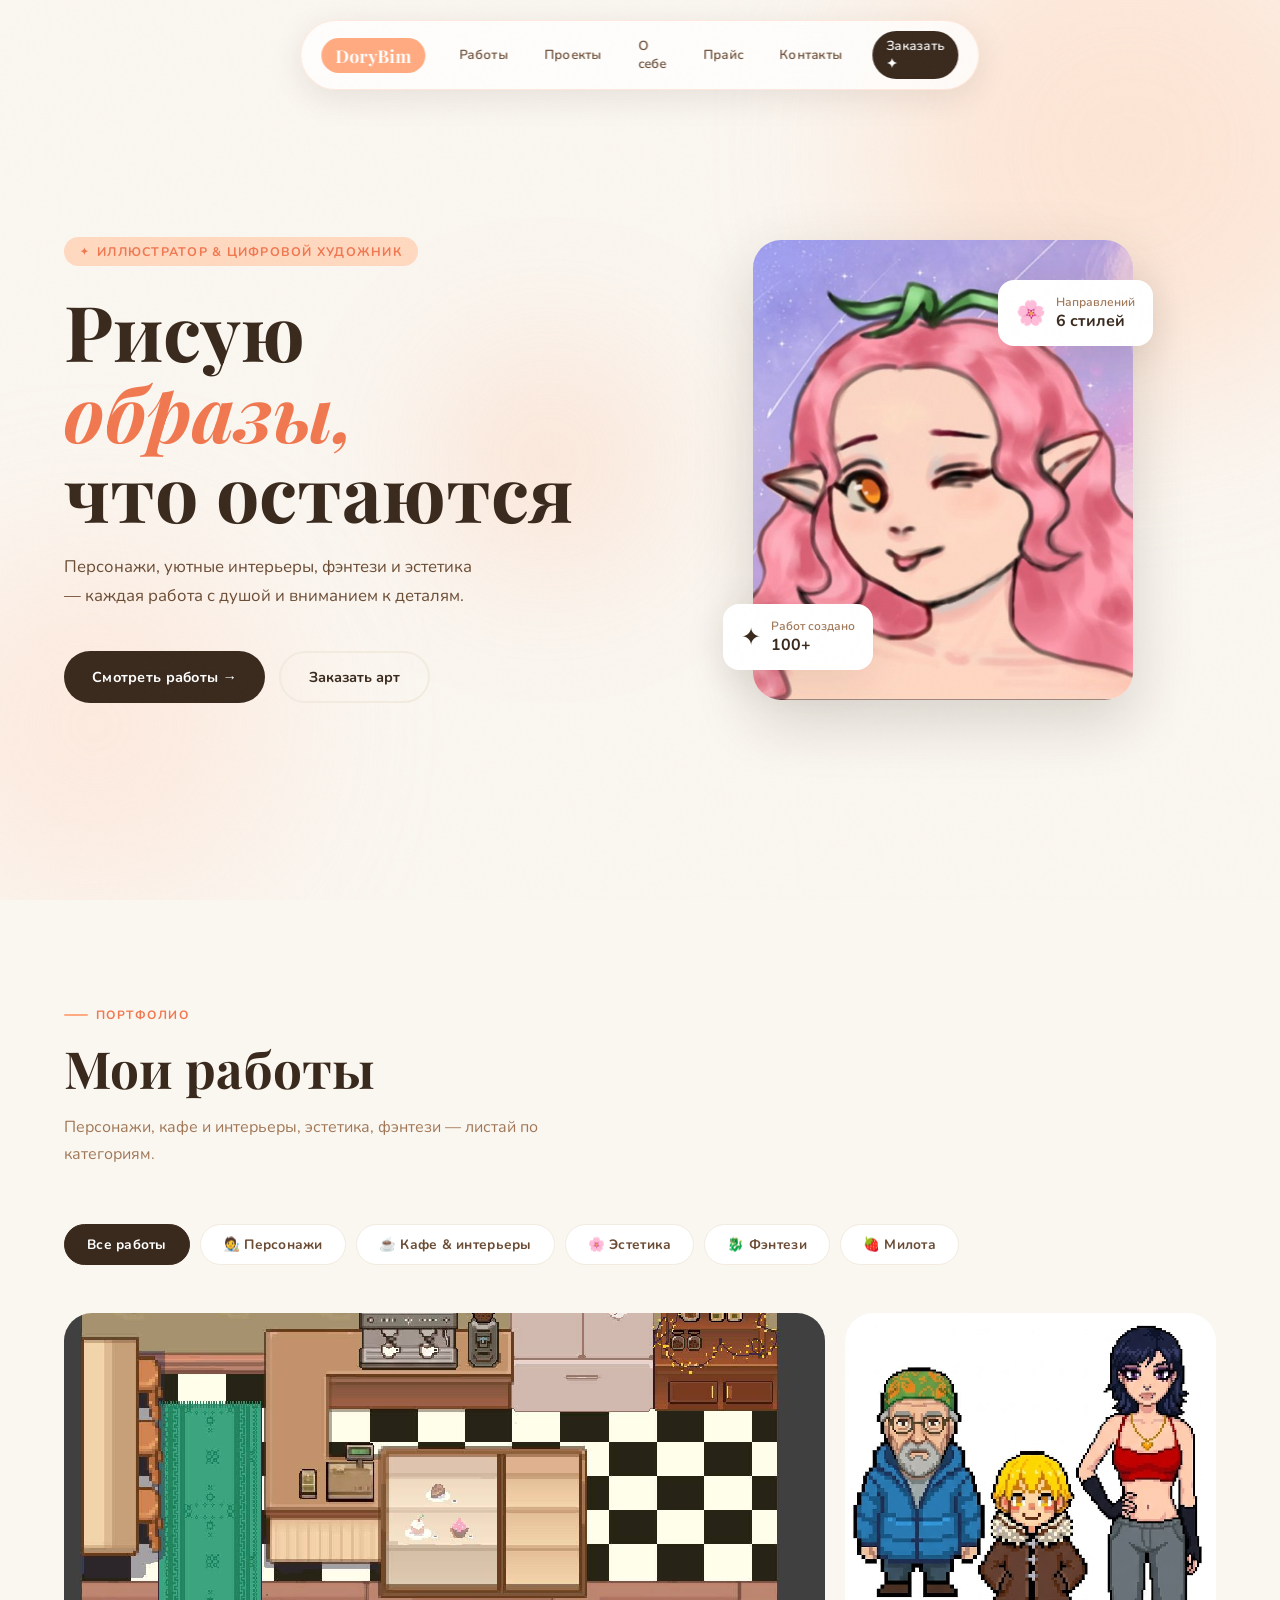
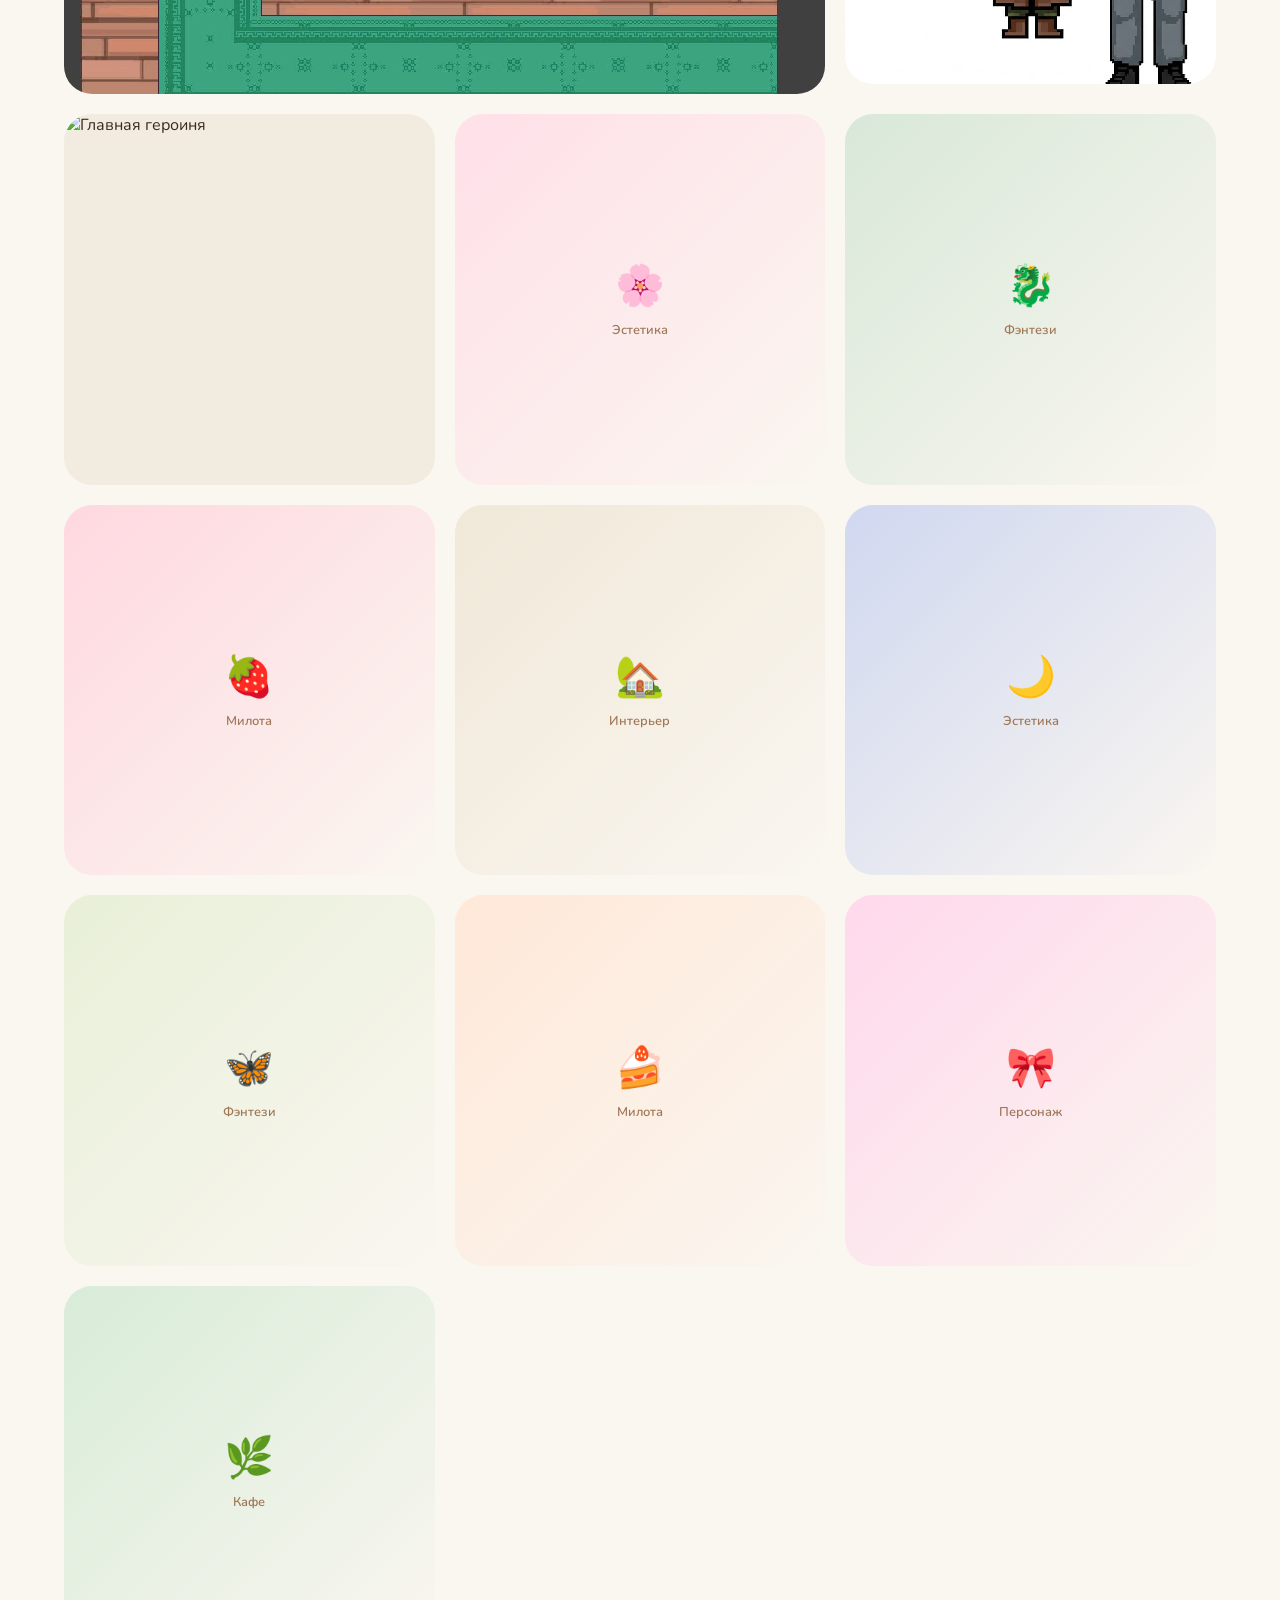
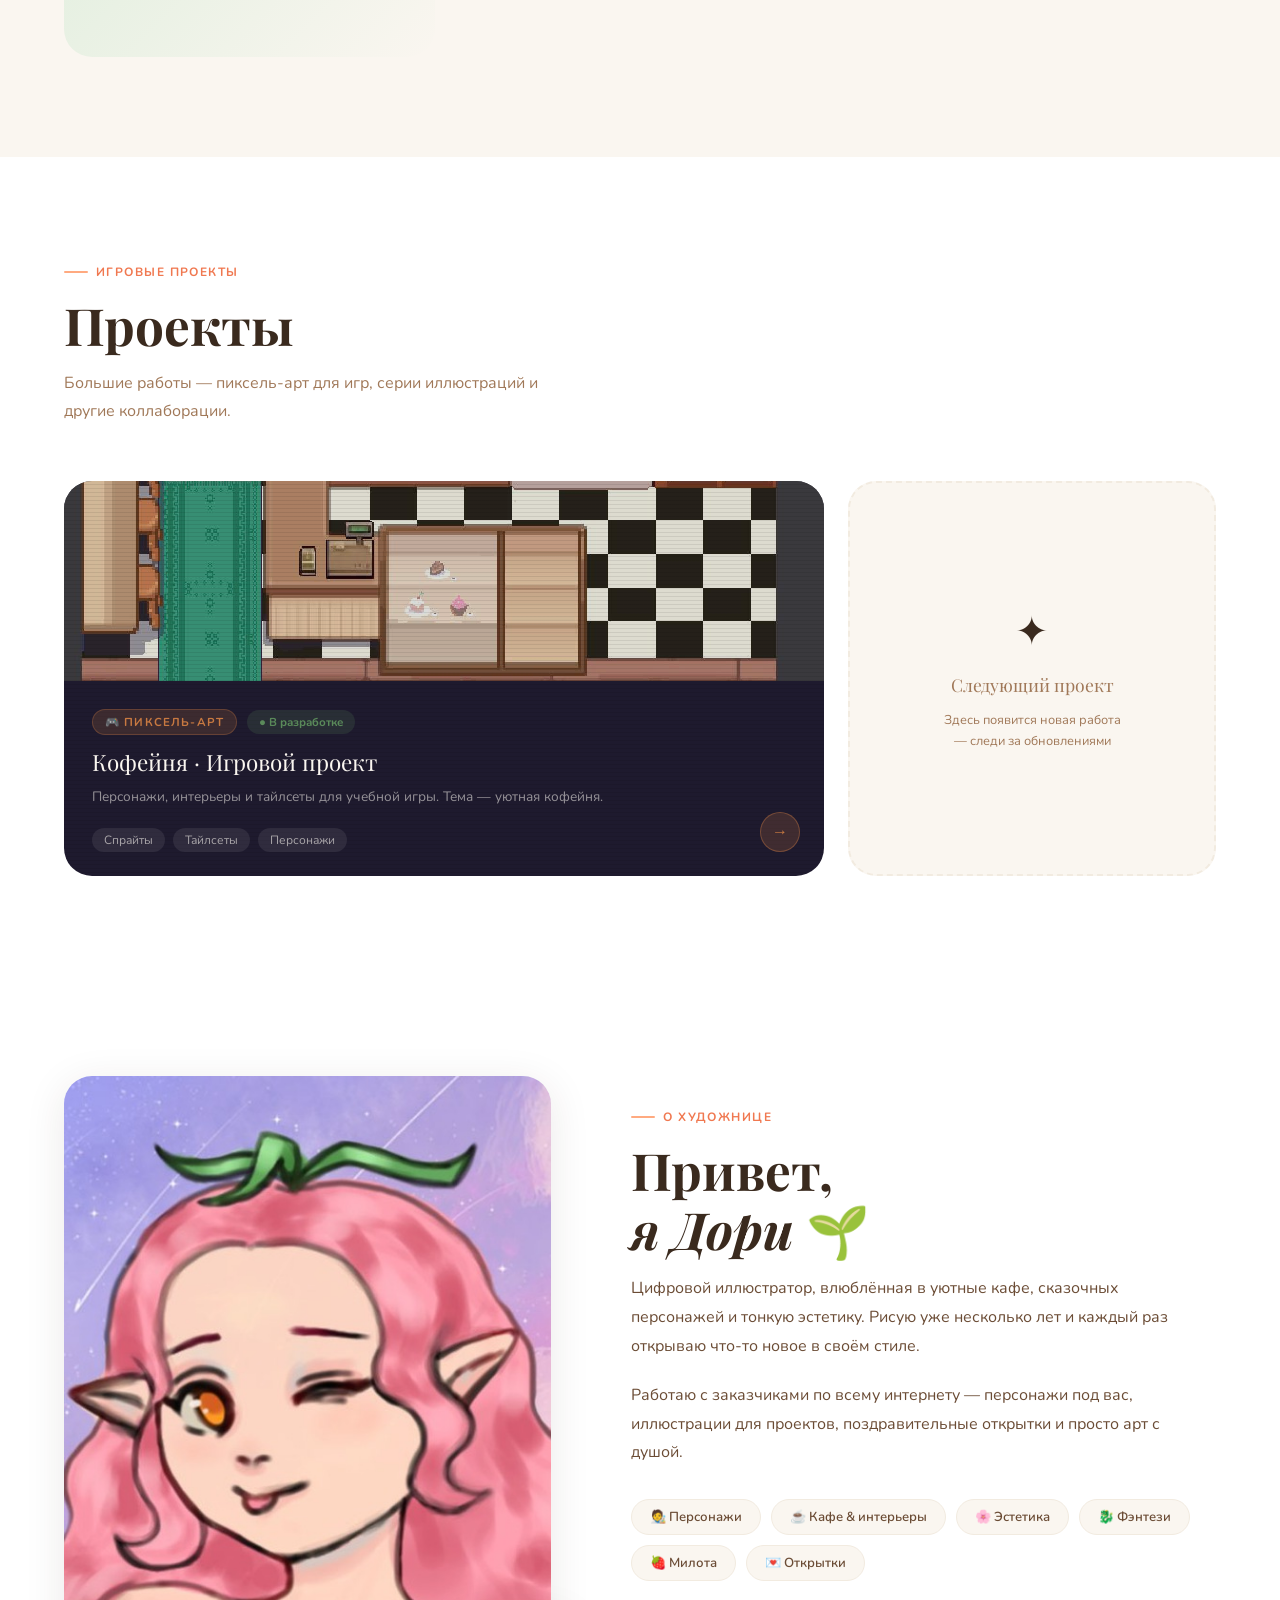
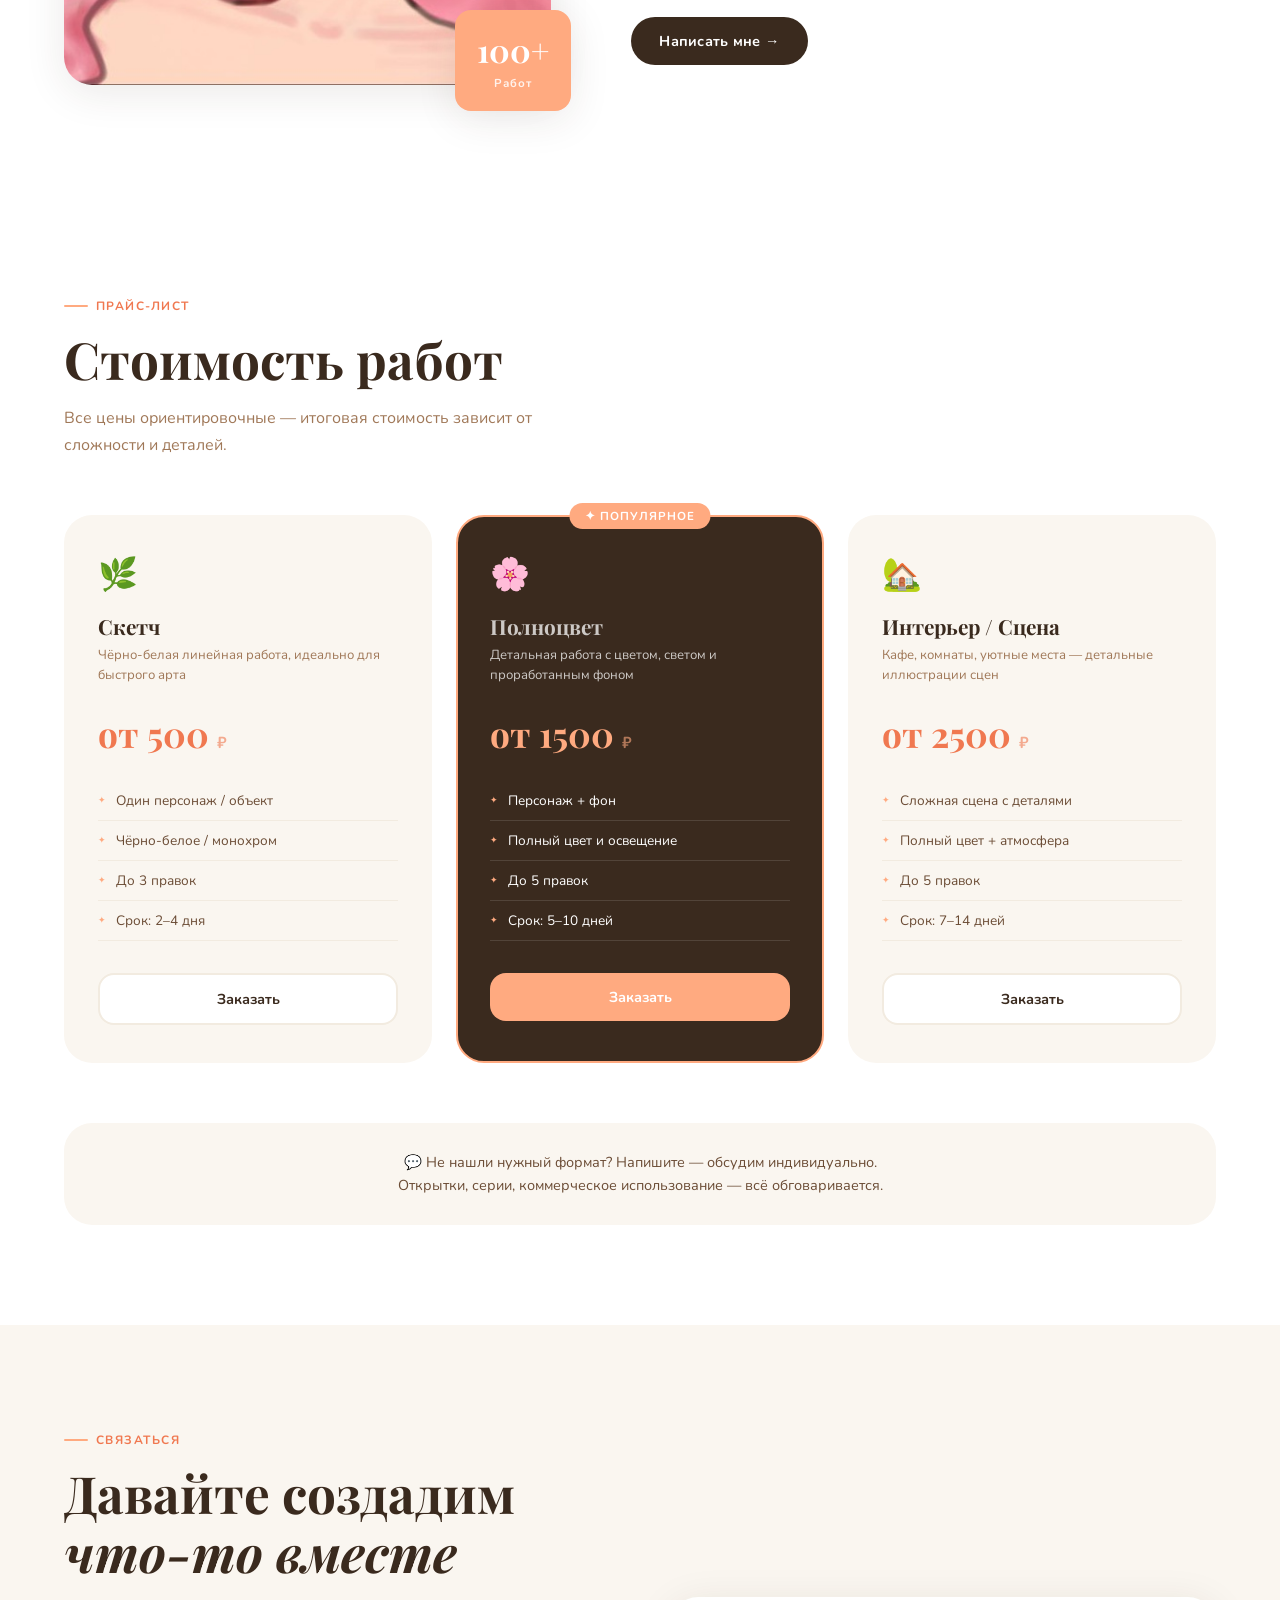
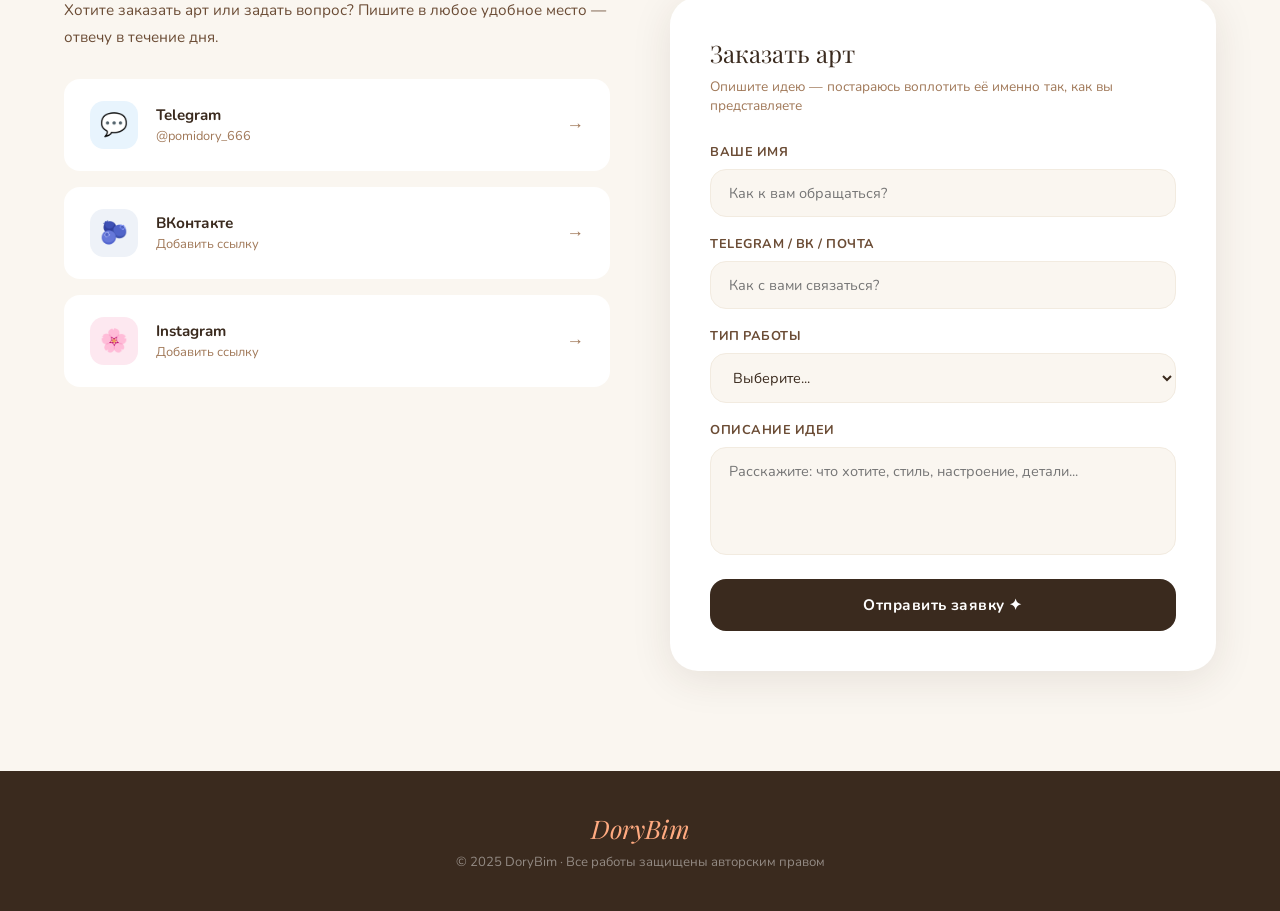
==== commit 6ca709cc: "Update index.html" ====
--- a/index.html
+++ b/index.html
@@ -191,7 +191,7 @@
   <div class="section-inner">
     <div class="about-grid">
       <div class="about-img-wrap reveal-left">
-        <div class="about-photo-placeholder">🎨</div>
+        <img src="avaDorry.jpg" alt="Дори" class="about-photo"/>
         <div class="about-badge"><span class="num">100+</span><span class="lbl">Работ</span></div>
       </div>
       <div class="reveal-right">
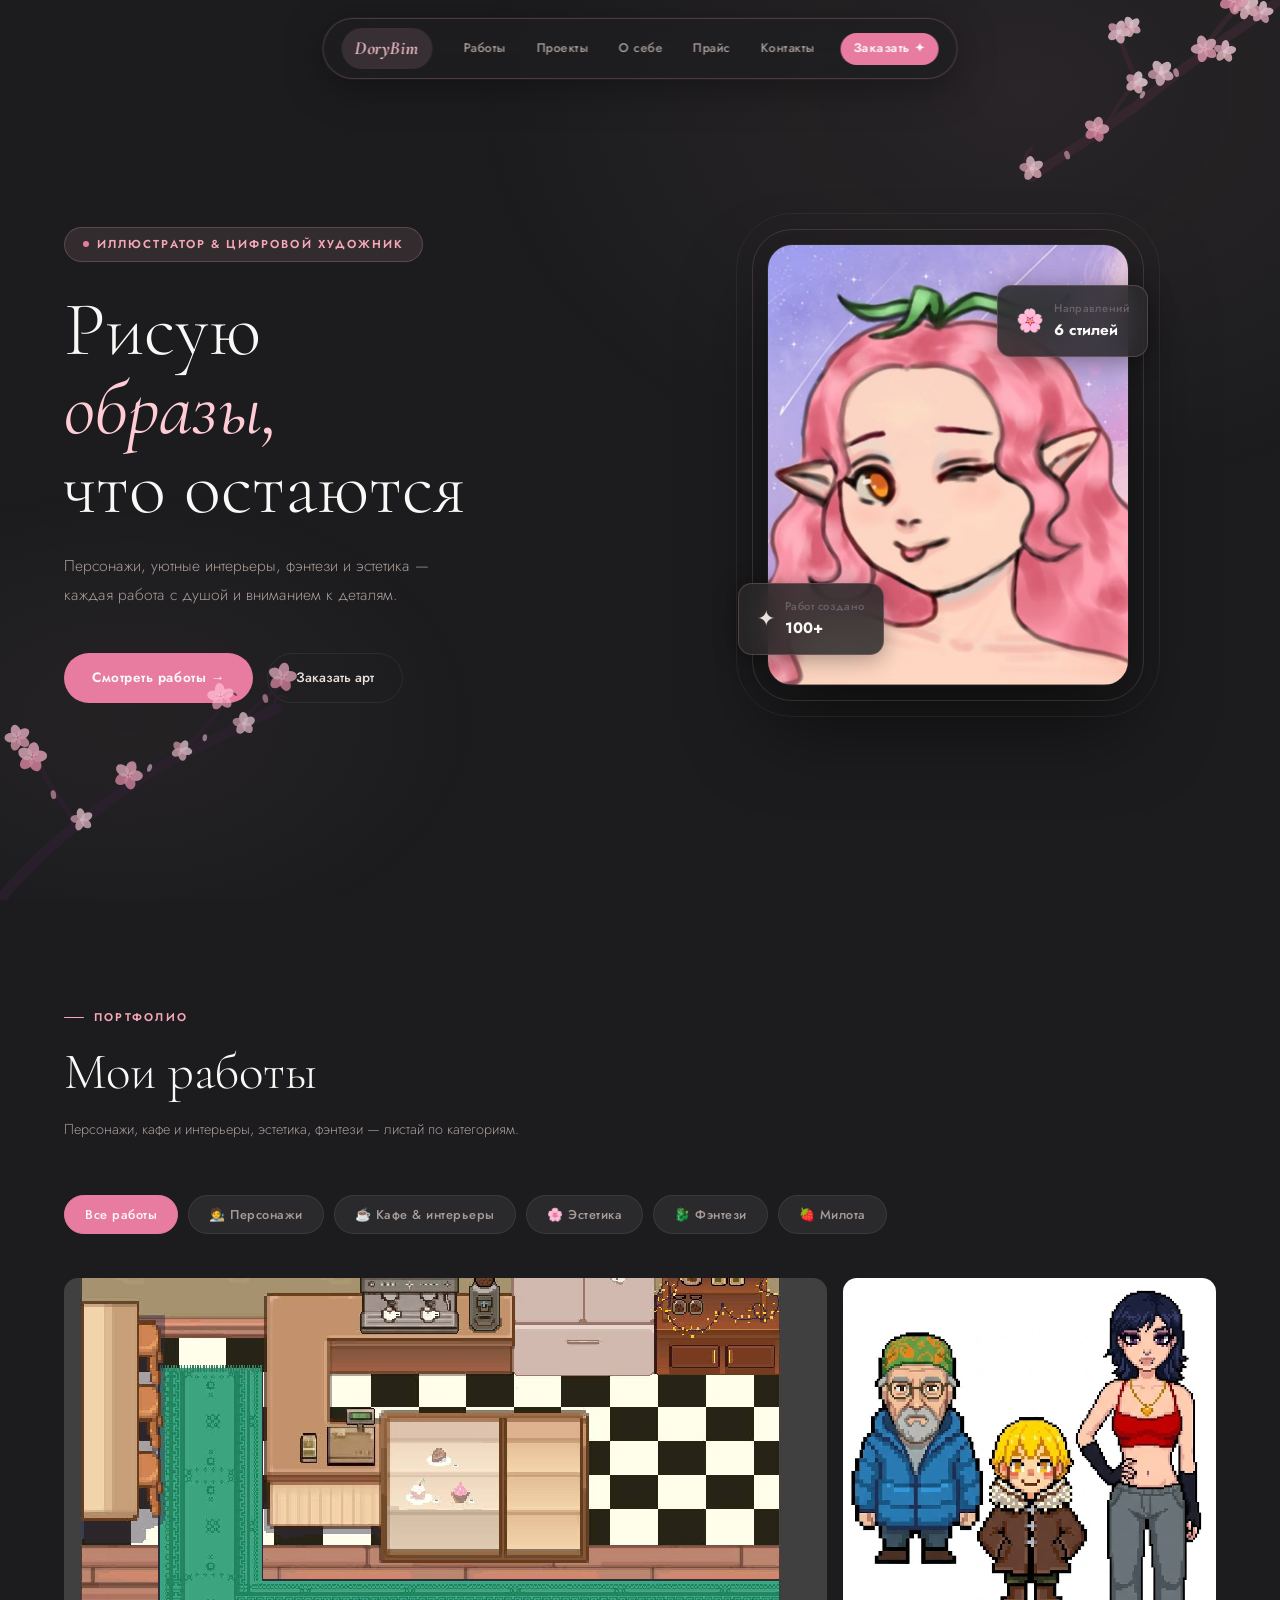
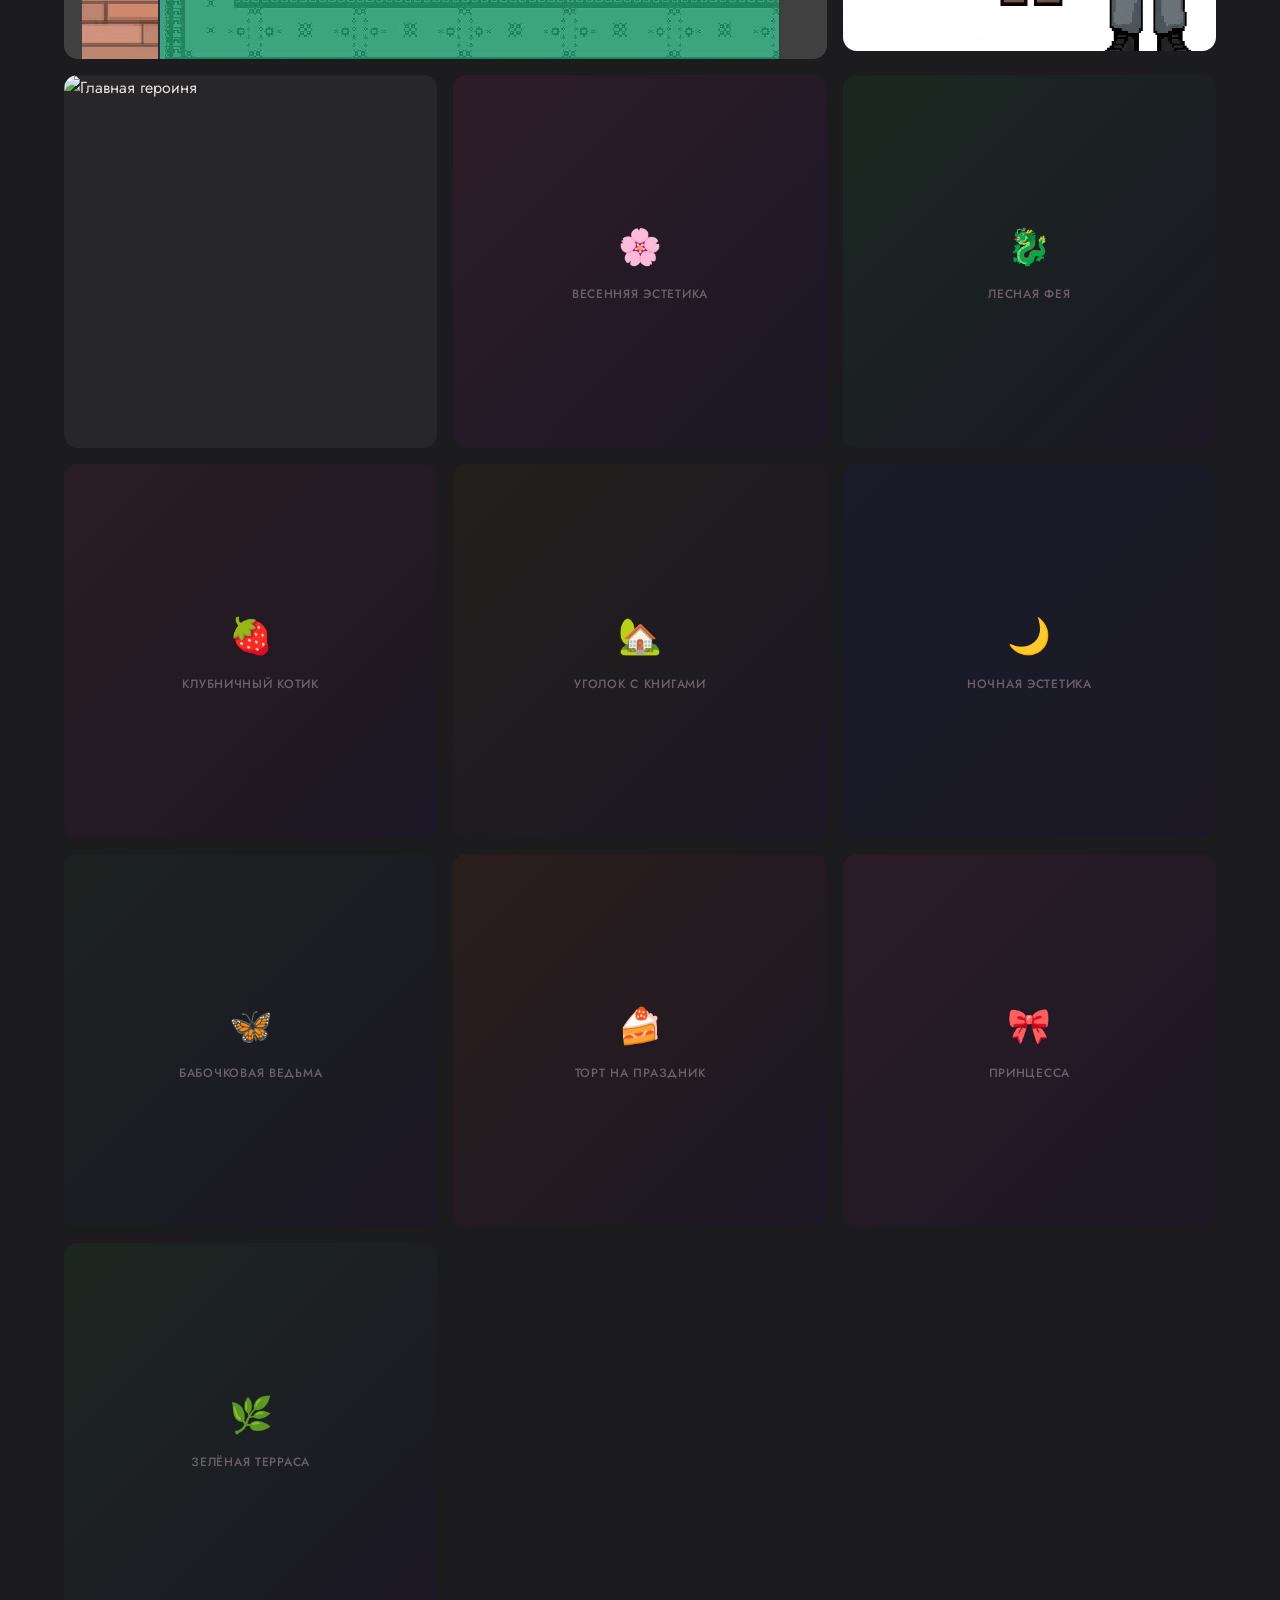
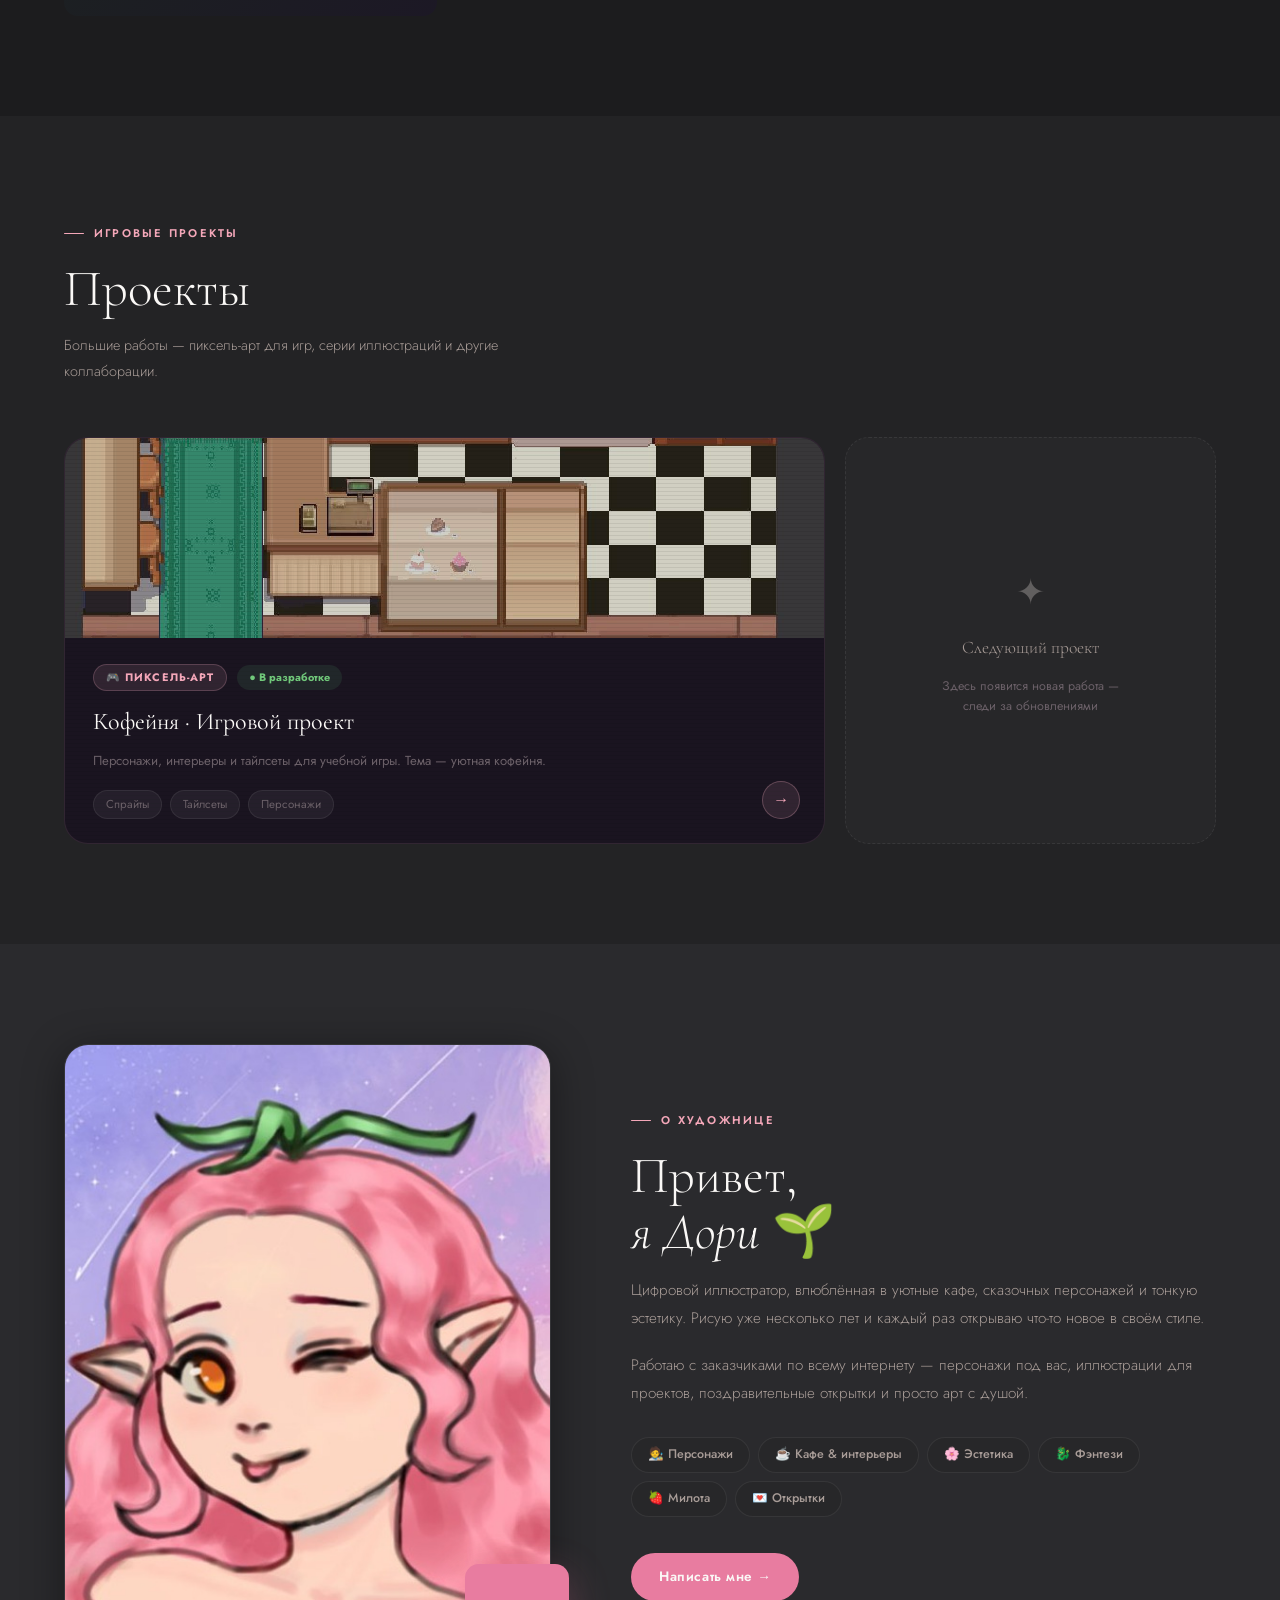
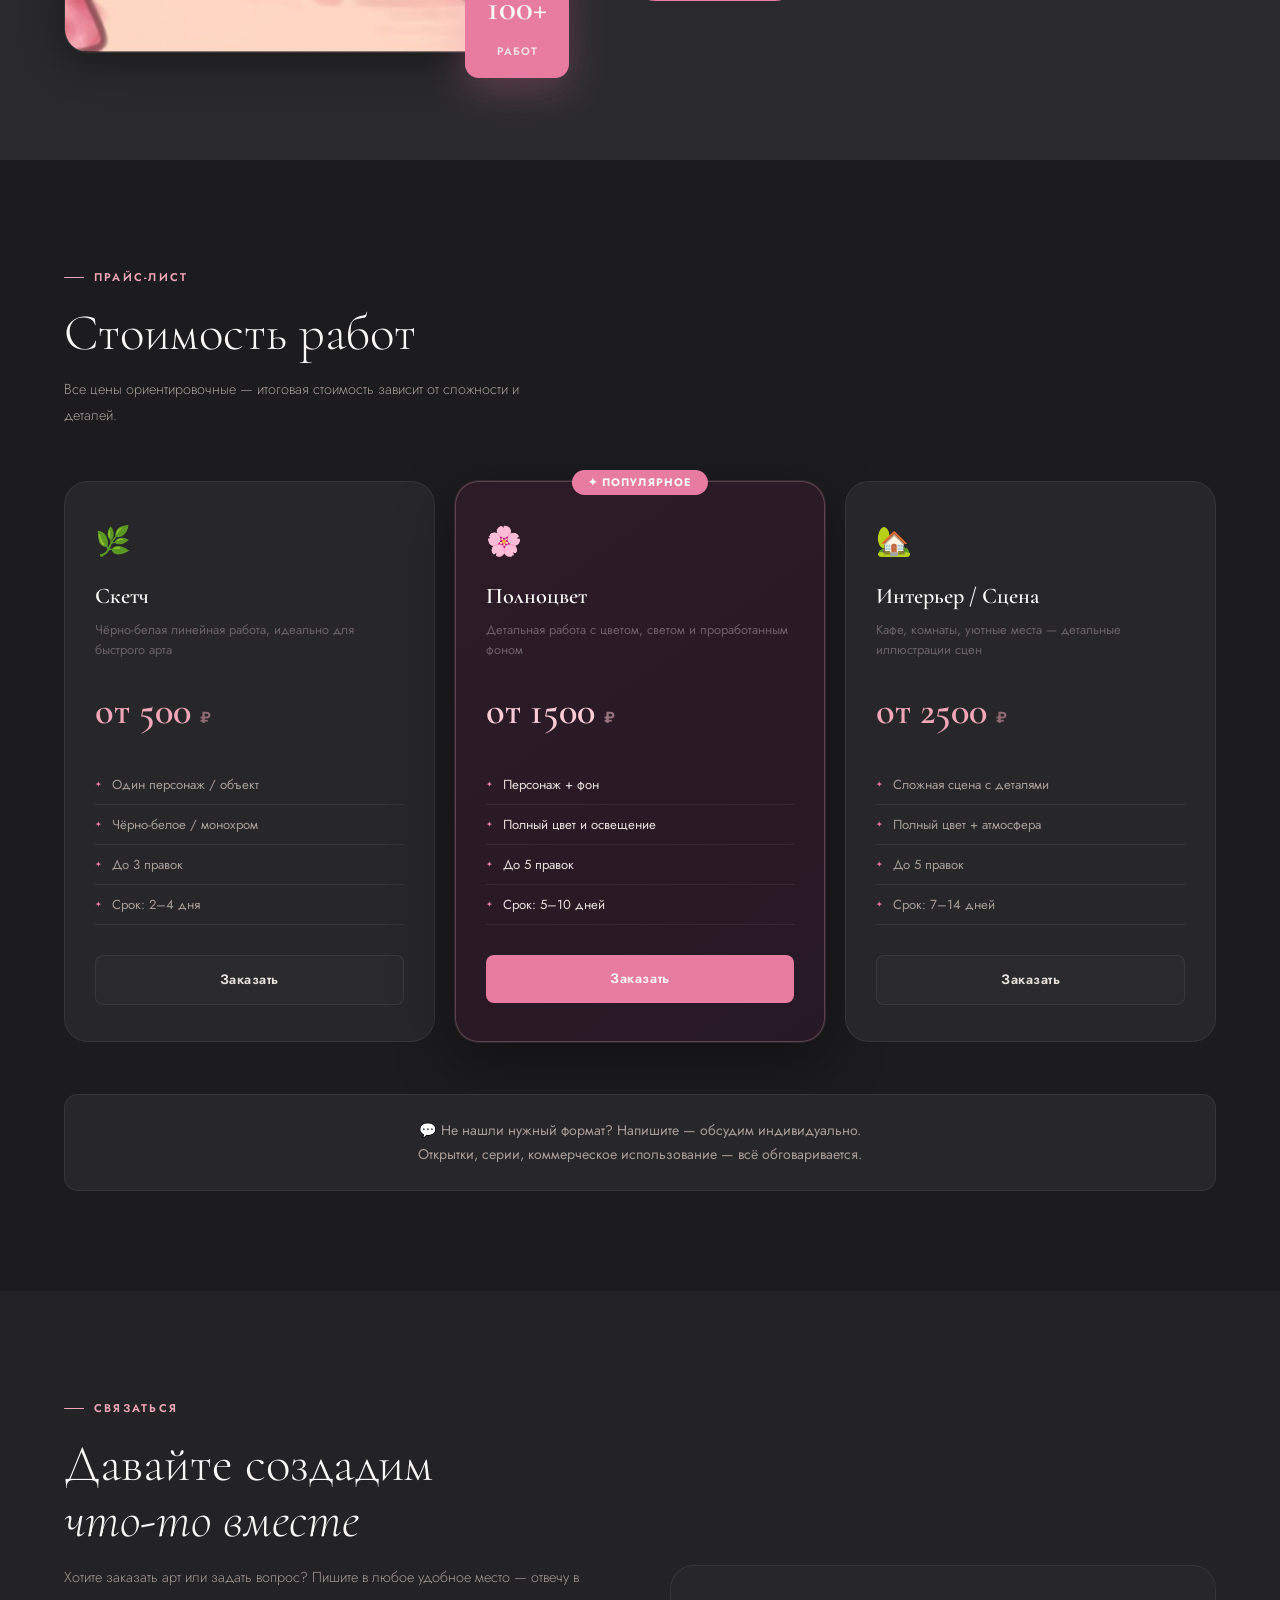
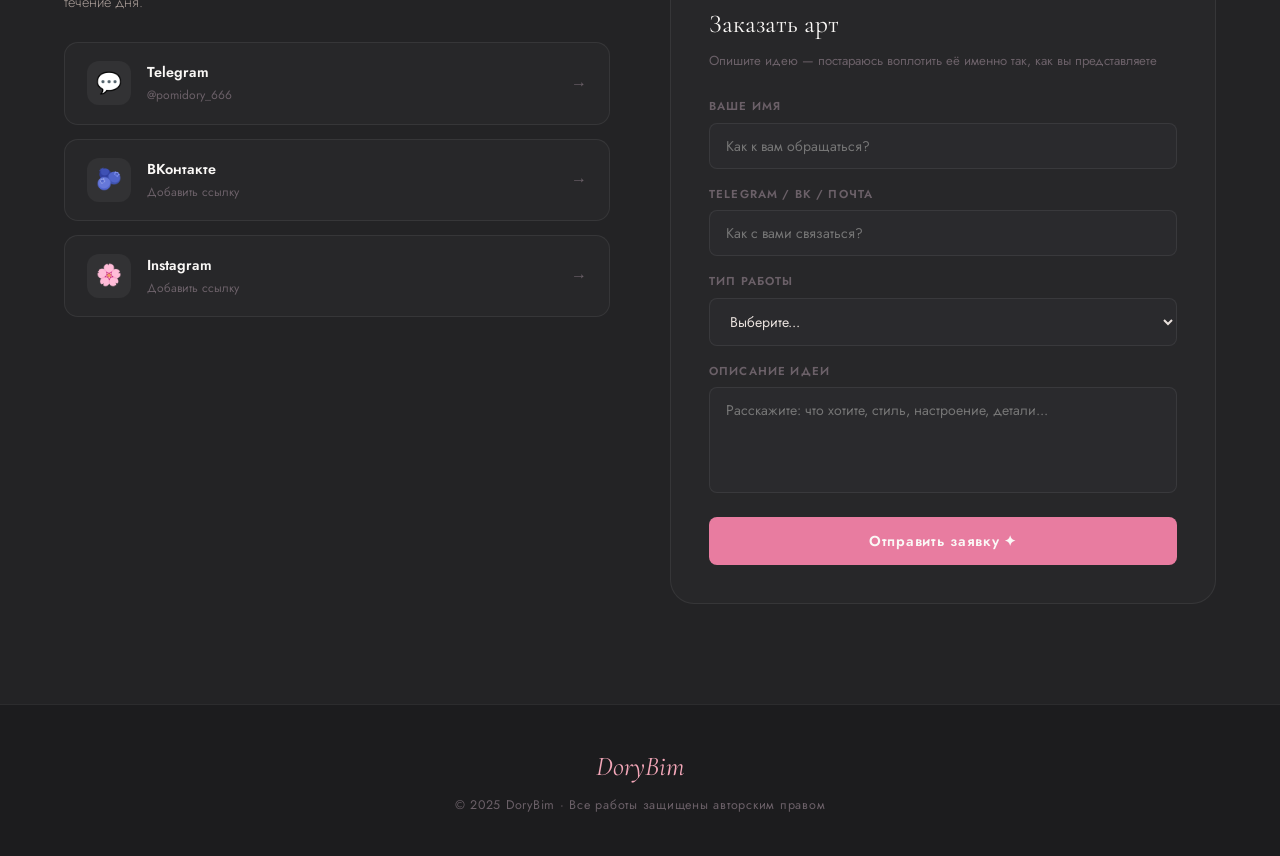
==== commit 11d8a074: "Update index.html" ====
--- a/index.html
+++ b/index.html
@@ -6,20 +6,106 @@
   <title>DoryBim — Иллюстрации & Арт</title>
   <link rel="stylesheet" href="style.css"/>
   <link rel="preconnect" href="https://fonts.googleapis.com"/>
-  <style>
-    .gallery-item { opacity: 1 !important; transform: none !important; }
-    .gallery-item.hidden { display: none !important; }
-    .gallery-item > img {
-      width: 100%; height: 100%;
-      object-fit: cover;
-      image-rendering: pixelated;
-      transition: transform 0.5s ease;
-      display: block;
-    }
-    .gallery-item:hover > img { transform: scale(1.06); }
-  </style>
 </head>
 <body>
+
+<!-- ─── SAKURA CANVAS ─── -->
+<canvas id="sakura-canvas"></canvas>
+
+<!-- ─── SAKURA BRANCH — top right ─── -->
+<svg class="branch branch-tr" viewBox="0 0 520 380" xmlns="http://www.w3.org/2000/svg" aria-hidden="true">
+  <!-- Main thick branch sweeping from top-right corner down-left -->
+  <path d="M520 0 C480 30, 430 60, 370 110 C320 150, 280 170, 240 200" stroke="#3a2830" stroke-width="11" fill="none" stroke-linecap="round"/>
+  <!-- Sub-branch 1 — upper right, short upward -->
+  <path d="M430 60 C445 40, 460 20, 475 5" stroke="#3a2830" stroke-width="6" fill="none" stroke-linecap="round"/>
+  <!-- Sub-branch 2 — mid, going up-left -->
+  <path d="M370 110 C355 85, 345 65, 340 42" stroke="#3a2830" stroke-width="5.5" fill="none" stroke-linecap="round"/>
+  <!-- Sub-branch 3 — right of center going further right -->
+  <path d="M390 88 C410 75, 430 68, 455 60" stroke="#3a2830" stroke-width="4" fill="none" stroke-linecap="round"/>
+  <!-- Sub-branch 4 — lower mid going right -->
+  <path d="M320 150 C330 128, 342 112, 355 95" stroke="#3a2830" stroke-width="4" fill="none" stroke-linecap="round"/>
+  <!-- Tiny twigs -->
+  <path d="M475 5 C468 0, 485 0, 492 3" stroke="#3a2830" stroke-width="2.5" fill="none" stroke-linecap="round"/>
+  <path d="M340 42 C333 36, 348 30, 356 34" stroke="#3a2830" stroke-width="2" fill="none" stroke-linecap="round"/>
+  <path d="M355 95 C350 85, 362 82, 368 87" stroke="#3a2830" stroke-width="2" fill="none" stroke-linecap="round"/>
+  <path d="M455 60 C452 50, 463 47, 468 52" stroke="#3a2830" stroke-width="2" fill="none" stroke-linecap="round"/>
+  <path d="M240 200 C228 185, 232 172, 240 168" stroke="#3a2830" stroke-width="4" fill="none" stroke-linecap="round"/>
+
+  <!-- ── SAKURA FLOWERS on branch-tr ── -->
+  <!-- each flower: 5 petals as ellipses rotated around center -->
+  <!-- Flower A: near twig tip top-right ~(478,3) -->
+  <g transform="translate(483,8) rotate(-15)"><ellipse cx="0" cy="-7" rx="5" ry="7.5" fill="#FFDCE6" opacity="0.92"/><ellipse cx="0" cy="-7" rx="5" ry="7.5" fill="#FFDCE6" opacity="0.92" transform="rotate(72,0,0)"/><ellipse cx="0" cy="-7" rx="5" ry="7.5" fill="#FFCCD8" opacity="0.88" transform="rotate(144,0,0)"/><ellipse cx="0" cy="-7" rx="5" ry="7.5" fill="#FFCCD8" opacity="0.88" transform="rotate(216,0,0)"/><ellipse cx="0" cy="-7" rx="5" ry="7.5" fill="#F4B8CA" opacity="0.85" transform="rotate(288,0,0)"/><circle cx="0" cy="0" r="2.5" fill="#FFE8F0"/></g>
+  <!-- Flower B: near twig tip top-right ~(496,2) -->
+  <g transform="translate(500,14) rotate(10)"><ellipse cx="0" cy="-6" rx="4.5" ry="7" fill="#FFD6E4" opacity="0.9"/><ellipse cx="0" cy="-6" rx="4.5" ry="7" fill="#FFD6E4" opacity="0.9" transform="rotate(72,0,0)"/><ellipse cx="0" cy="-6" rx="4.5" ry="7" fill="#F4B8CA" opacity="0.85" transform="rotate(144,0,0)"/><ellipse cx="0" cy="-6" rx="4.5" ry="7" fill="#F4B8CA" opacity="0.85" transform="rotate(216,0,0)"/><ellipse cx="0" cy="-6" rx="4.5" ry="7" fill="#F4B8CA" opacity="0.82" transform="rotate(288,0,0)"/><circle cx="0" cy="0" r="2" fill="#FFE0EC"/></g>
+  <!-- Flower C: sub-branch 2 tip ~(343,40) -->
+  <g transform="translate(338,36) rotate(20)"><ellipse cx="0" cy="-6.5" rx="5" ry="7" fill="#FFDCE6" opacity="0.9"/><ellipse cx="0" cy="-6.5" rx="5" ry="7" fill="#FFDCE6" opacity="0.9" transform="rotate(72,0,0)"/><ellipse cx="0" cy="-6.5" rx="5" ry="7" fill="#FFD0E0" opacity="0.86" transform="rotate(144,0,0)"/><ellipse cx="0" cy="-6.5" rx="5" ry="7" fill="#FFD0E0" opacity="0.86" transform="rotate(216,0,0)"/><ellipse cx="0" cy="-6.5" rx="5" ry="7" fill="#F4B8CA" opacity="0.82" transform="rotate(288,0,0)"/><circle cx="0" cy="0" r="2.5" fill="#FFE8F0"/></g>
+  <!-- Flower D: on sub-branch 2, mid -->
+  <g transform="translate(352,30) rotate(-25)"><ellipse cx="0" cy="-5.5" rx="4.5" ry="6.5" fill="#FFE4EE" opacity="0.88"/><ellipse cx="0" cy="-5.5" rx="4.5" ry="6.5" fill="#FFE4EE" opacity="0.88" transform="rotate(72,0,0)"/><ellipse cx="0" cy="-5.5" rx="4.5" ry="6.5" fill="#FFCCD8" opacity="0.84" transform="rotate(144,0,0)"/><ellipse cx="0" cy="-5.5" rx="4.5" ry="6.5" fill="#FFCCD8" opacity="0.84" transform="rotate(216,0,0)"/><ellipse cx="0" cy="-5.5" rx="4.5" ry="6.5" fill="#F4B8CA" opacity="0.8" transform="rotate(288,0,0)"/><circle cx="0" cy="0" r="2" fill="#FFE0EC"/></g>
+  <!-- Flower E: sub-branch 3 tip -->
+  <g transform="translate(458,58) rotate(5)"><ellipse cx="0" cy="-6" rx="4.5" ry="7" fill="#FFD6E4" opacity="0.9"/><ellipse cx="0" cy="-6" rx="4.5" ry="7" fill="#FFD6E4" opacity="0.9" transform="rotate(72,0,0)"/><ellipse cx="0" cy="-6" rx="4.5" ry="7" fill="#FFCCD8" opacity="0.85" transform="rotate(144,0,0)"/><ellipse cx="0" cy="-6" rx="4.5" ry="7" fill="#FFCCD8" opacity="0.85" transform="rotate(216,0,0)"/><ellipse cx="0" cy="-6" rx="4.5" ry="7" fill="#F4B8CA" opacity="0.82" transform="rotate(288,0,0)"/><circle cx="0" cy="0" r="2.2" fill="#FFE8F0"/></g>
+  <!-- Flower F: main branch mid ~(390,88) -->
+  <g transform="translate(386,82) rotate(-30)"><ellipse cx="0" cy="-7" rx="5.5" ry="8" fill="#FFDCE6" opacity="0.88"/><ellipse cx="0" cy="-7" rx="5.5" ry="8" fill="#FFDCE6" opacity="0.88" transform="rotate(72,0,0)"/><ellipse cx="0" cy="-7" rx="5.5" ry="8" fill="#FFD0E0" opacity="0.84" transform="rotate(144,0,0)"/><ellipse cx="0" cy="-7" rx="5.5" ry="8" fill="#FFD0E0" opacity="0.84" transform="rotate(216,0,0)"/><ellipse cx="0" cy="-7" rx="5.5" ry="8" fill="#F4B8CA" opacity="0.8" transform="rotate(288,0,0)"/><circle cx="0" cy="0" r="2.8" fill="#FFE8F0"/></g>
+  <!-- Flower G: sub-branch 4 tip -->
+  <g transform="translate(358,93) rotate(18)"><ellipse cx="0" cy="-6" rx="5" ry="7" fill="#FFE4EE" opacity="0.9"/><ellipse cx="0" cy="-6" rx="5" ry="7" fill="#FFE4EE" opacity="0.9" transform="rotate(72,0,0)"/><ellipse cx="0" cy="-6" rx="5" ry="7" fill="#FFCCD8" opacity="0.86" transform="rotate(144,0,0)"/><ellipse cx="0" cy="-6" rx="5" ry="7" fill="#FFCCD8" opacity="0.86" transform="rotate(216,0,0)"/><ellipse cx="0" cy="-6" rx="5" ry="7" fill="#F4B8CA" opacity="0.82" transform="rotate(288,0,0)"/><circle cx="0" cy="0" r="2.5" fill="#FFE0EC"/></g>
+  <!-- Flower H: low on main branch ~(244,198) -->
+  <g transform="translate(240,190) rotate(-10)"><ellipse cx="0" cy="-6.5" rx="5" ry="7.5" fill="#FFD6E4" opacity="0.85"/><ellipse cx="0" cy="-6.5" rx="5" ry="7.5" fill="#FFD6E4" opacity="0.85" transform="rotate(72,0,0)"/><ellipse cx="0" cy="-6.5" rx="5" ry="7.5" fill="#FFCCD8" opacity="0.8" transform="rotate(144,0,0)"/><ellipse cx="0" cy="-6.5" rx="5" ry="7.5" fill="#FFCCD8" opacity="0.8" transform="rotate(216,0,0)"/><ellipse cx="0" cy="-6.5" rx="5" ry="7.5" fill="#F4B8CA" opacity="0.76" transform="rotate(288,0,0)"/><circle cx="0" cy="0" r="2.5" fill="#FFE0EC"/></g>
+
+  <!-- ── CHERRY flowers (different: 5 rounded petals, slightly deeper pink, with notch implied by color) ── -->
+  <!-- Cherry A: on sub-branch 1 tip ~(476,4) -->
+  <g transform="translate(468,0) rotate(30)"><ellipse cx="0" cy="-8" rx="6" ry="8.5" fill="#FFB8CE" opacity="0.9"/><ellipse cx="0" cy="-8" rx="6" ry="8.5" fill="#FFB8CE" opacity="0.9" transform="rotate(72,0,0)"/><ellipse cx="0" cy="-8" rx="6" ry="8.5" fill="#FF9EBC" opacity="0.85" transform="rotate(144,0,0)"/><ellipse cx="0" cy="-8" rx="6" ry="8.5" fill="#FF9EBC" opacity="0.85" transform="rotate(216,0,0)"/><ellipse cx="0" cy="-8" rx="6" ry="8.5" fill="#FFB8CE" opacity="0.88" transform="rotate(288,0,0)"/><circle cx="0" cy="0" r="3" fill="#FFD0E0"/><line x1="0" y1="0" x2="0" y2="-5" stroke="#E87CA0" stroke-width="0.7" opacity="0.7"/><line x1="0" y1="0" x2="4.7" y2="-1.5" stroke="#E87CA0" stroke-width="0.7" opacity="0.7"/><line x1="0" y1="0" x2="2.9" y2="4" stroke="#E87CA0" stroke-width="0.7" opacity="0.7"/><line x1="0" y1="0" x2="-2.9" y2="4" stroke="#E87CA0" stroke-width="0.7" opacity="0.7"/><line x1="0" y1="0" x2="-4.7" y2="-1.5" stroke="#E87CA0" stroke-width="0.7" opacity="0.7"/></g>
+  <!-- Cherry B: main branch near top ~(440,63) -->
+  <g transform="translate(435,55) rotate(-20)"><ellipse cx="0" cy="-7.5" rx="5.5" ry="8" fill="#FFC4D6" opacity="0.88"/><ellipse cx="0" cy="-7.5" rx="5.5" ry="8" fill="#FFC4D6" opacity="0.88" transform="rotate(72,0,0)"/><ellipse cx="0" cy="-7.5" rx="5.5" ry="8" fill="#FFB0C8" opacity="0.84" transform="rotate(144,0,0)"/><ellipse cx="0" cy="-7.5" rx="5.5" ry="8" fill="#FFB0C8" opacity="0.84" transform="rotate(216,0,0)"/><ellipse cx="0" cy="-7.5" rx="5.5" ry="8" fill="#FFC4D6" opacity="0.86" transform="rotate(288,0,0)"/><circle cx="0" cy="0" r="2.8" fill="#FFD4E4"/><line x1="0" y1="0" x2="0" y2="-5" stroke="#E87CA0" stroke-width="0.6" opacity="0.65"/><line x1="0" y1="0" x2="4.7" y2="-1.5" stroke="#E87CA0" stroke-width="0.6" opacity="0.65"/><line x1="0" y1="0" x2="2.9" y2="4" stroke="#E87CA0" stroke-width="0.6" opacity="0.65"/><line x1="0" y1="0" x2="-2.9" y2="4" stroke="#E87CA0" stroke-width="0.6" opacity="0.65"/><line x1="0" y1="0" x2="-4.7" y2="-1.5" stroke="#E87CA0" stroke-width="0.6" opacity="0.65"/></g>
+  <!-- Cherry C: main branch ~(320,152) -->
+  <g transform="translate(313,146) rotate(15)"><ellipse cx="0" cy="-7" rx="5.5" ry="7.5" fill="#FFB8CE" opacity="0.85"/><ellipse cx="0" cy="-7" rx="5.5" ry="7.5" fill="#FFB8CE" opacity="0.85" transform="rotate(72,0,0)"/><ellipse cx="0" cy="-7" rx="5.5" ry="7.5" fill="#FF9EBC" opacity="0.8" transform="rotate(144,0,0)"/><ellipse cx="0" cy="-7" rx="5.5" ry="7.5" fill="#FF9EBC" opacity="0.8" transform="rotate(216,0,0)"/><ellipse cx="0" cy="-7" rx="5.5" ry="7.5" fill="#FFB8CE" opacity="0.83" transform="rotate(288,0,0)"/><circle cx="0" cy="0" r="2.5" fill="#FFD0E0"/><line x1="0" y1="0" x2="0" y2="-5" stroke="#E87CA0" stroke-width="0.6" opacity="0.6"/><line x1="0" y1="0" x2="4.7" y2="-1.5" stroke="#E87CA0" stroke-width="0.6" opacity="0.6"/><line x1="0" y1="0" x2="2.9" y2="4" stroke="#E87CA0" stroke-width="0.6" opacity="0.6"/><line x1="0" y1="0" x2="-2.9" y2="4" stroke="#E87CA0" stroke-width="0.6" opacity="0.6"/><line x1="0" y1="0" x2="-4.7" y2="-1.5" stroke="#E87CA0" stroke-width="0.6" opacity="0.6"/></g>
+
+  <!-- Small scattered buds (not yet open) -->
+  <ellipse cx="403" cy="82" rx="3" ry="5" fill="#F4B8CA" opacity="0.75" transform="rotate(-15,403,82)"/>
+  <ellipse cx="365" cy="107" rx="2.5" ry="4.5" fill="#FFD0E0" opacity="0.7" transform="rotate(25,365,107)"/>
+  <ellipse cx="470" cy="10" rx="2.5" ry="4" fill="#FFCCD8" opacity="0.7" transform="rotate(10,470,10)"/>
+  <ellipse cx="280" cy="175" rx="3" ry="5" fill="#F4B8CA" opacity="0.65" transform="rotate(-20,280,175)"/>
+</svg>
+
+<!-- ─── CHERRY BRANCH — bottom left ─── -->
+<svg class="branch branch-bl" viewBox="0 0 460 340" xmlns="http://www.w3.org/2000/svg" aria-hidden="true">
+  <!-- Main branch from bottom-left going up-right -->
+  <path d="M0 340 C40 290, 90 250, 150 210 C200 175, 255 155, 310 125" stroke="#2e2030" stroke-width="12" fill="none" stroke-linecap="round"/>
+  <!-- Sub-branch left going left-up -->
+  <path d="M90 258 C70 235, 55 210, 42 185" stroke="#2e2030" stroke-width="6" fill="none" stroke-linecap="round"/>
+  <!-- Sub-branch right going up-right -->
+  <path d="M200 178 C220 158, 238 140, 252 118" stroke="#2e2030" stroke-width="5.5" fill="none" stroke-linecap="round"/>
+  <!-- Sub-branch upper going high right -->
+  <path d="M265 148 C280 128, 298 112, 318 98" stroke="#2e2030" stroke-width="5" fill="none" stroke-linecap="round"/>
+  <!-- Tiny twigs -->
+  <path d="M42 185 C36 178, 50 174, 56 178" stroke="#2e2030" stroke-width="2.5" fill="none" stroke-linecap="round"/>
+  <path d="M42 185 C38 175, 30 170, 26 162" stroke="#2e2030" stroke-width="2.5" fill="none" stroke-linecap="round"/>
+  <path d="M252 118 C248 108, 260 104, 265 110" stroke="#2e2030" stroke-width="2" fill="none" stroke-linecap="round"/>
+  <path d="M318 98 C314 88, 326 84, 330 90" stroke="#2e2030" stroke-width="2" fill="none" stroke-linecap="round"/>
+  <path d="M150 210 C140 200, 145 188, 152 186" stroke="#2e2030" stroke-width="3.5" fill="none" stroke-linecap="round"/>
+  <path d="M310 125 C305 112, 316 108, 322 114" stroke="#2e2030" stroke-width="3" fill="none" stroke-linecap="round"/>
+
+  <!-- ── CHERRY flowers on branch-bl ── -->
+  <!-- Cherry 1: twig tip left ~(42,184) -->
+  <g transform="translate(36,180) rotate(10)"><ellipse cx="0" cy="-8" rx="6.5" ry="9" fill="#FFB8CE" opacity="0.92"/><ellipse cx="0" cy="-8" rx="6.5" ry="9" fill="#FFB8CE" opacity="0.92" transform="rotate(72,0,0)"/><ellipse cx="0" cy="-8" rx="6.5" ry="9" fill="#FF9EBC" opacity="0.87" transform="rotate(144,0,0)"/><ellipse cx="0" cy="-8" rx="6.5" ry="9" fill="#FF9EBC" opacity="0.87" transform="rotate(216,0,0)"/><ellipse cx="0" cy="-8" rx="6.5" ry="9" fill="#FFC4D6" opacity="0.9" transform="rotate(288,0,0)"/><circle cx="0" cy="0" r="3.2" fill="#FFD4E4"/><line x1="0" y1="0" x2="0" y2="-5" stroke="#C8587A" stroke-width="0.8" opacity="0.7"/><line x1="0" y1="0" x2="4.7" y2="-1.5" stroke="#C8587A" stroke-width="0.8" opacity="0.7"/><line x1="0" y1="0" x2="2.9" y2="4" stroke="#C8587A" stroke-width="0.8" opacity="0.7"/><line x1="0" y1="0" x2="-2.9" y2="4" stroke="#C8587A" stroke-width="0.8" opacity="0.7"/><line x1="0" y1="0" x2="-4.7" y2="-1.5" stroke="#C8587A" stroke-width="0.8" opacity="0.7"/></g>
+  <!-- Cherry 2: twig tip left lower ~(24,162) -->
+  <g transform="translate(20,158) rotate(-18)"><ellipse cx="0" cy="-7" rx="5.5" ry="8" fill="#FFC4D6" opacity="0.9"/><ellipse cx="0" cy="-7" rx="5.5" ry="8" fill="#FFC4D6" opacity="0.9" transform="rotate(72,0,0)"/><ellipse cx="0" cy="-7" rx="5.5" ry="8" fill="#FFB0C8" opacity="0.85" transform="rotate(144,0,0)"/><ellipse cx="0" cy="-7" rx="5.5" ry="8" fill="#FFB0C8" opacity="0.85" transform="rotate(216,0,0)"/><ellipse cx="0" cy="-7" rx="5.5" ry="8" fill="#FFC4D6" opacity="0.88" transform="rotate(288,0,0)"/><circle cx="0" cy="0" r="2.8" fill="#FFD0E4"/><line x1="0" y1="0" x2="0" y2="-5" stroke="#C8587A" stroke-width="0.7" opacity="0.65"/><line x1="0" y1="0" x2="4.7" y2="-1.5" stroke="#C8587A" stroke-width="0.7" opacity="0.65"/><line x1="0" y1="0" x2="2.9" y2="4" stroke="#C8587A" stroke-width="0.7" opacity="0.65"/><line x1="0" y1="0" x2="-2.9" y2="4" stroke="#C8587A" stroke-width="0.7" opacity="0.65"/><line x1="0" y1="0" x2="-4.7" y2="-1.5" stroke="#C8587A" stroke-width="0.7" opacity="0.65"/></g>
+  <!-- Cherry 3: main branch mid ~(148,209) -->
+  <g transform="translate(144,200) rotate(22)"><ellipse cx="0" cy="-8" rx="6" ry="8.5" fill="#FFB8CE" opacity="0.88"/><ellipse cx="0" cy="-8" rx="6" ry="8.5" fill="#FFB8CE" opacity="0.88" transform="rotate(72,0,0)"/><ellipse cx="0" cy="-8" rx="6" ry="8.5" fill="#FF9EBC" opacity="0.83" transform="rotate(144,0,0)"/><ellipse cx="0" cy="-8" rx="6" ry="8.5" fill="#FF9EBC" opacity="0.83" transform="rotate(216,0,0)"/><ellipse cx="0" cy="-8" rx="6" ry="8.5" fill="#FFC4D6" opacity="0.86" transform="rotate(288,0,0)"/><circle cx="0" cy="0" r="3" fill="#FFD4E4"/><line x1="0" y1="0" x2="0" y2="-5" stroke="#C8587A" stroke-width="0.7" opacity="0.65"/><line x1="0" y1="0" x2="4.7" y2="-1.5" stroke="#C8587A" stroke-width="0.7" opacity="0.65"/><line x1="0" y1="0" x2="2.9" y2="4" stroke="#C8587A" stroke-width="0.7" opacity="0.65"/><line x1="0" y1="0" x2="-2.9" y2="4" stroke="#C8587A" stroke-width="0.7" opacity="0.65"/><line x1="0" y1="0" x2="-4.7" y2="-1.5" stroke="#C8587A" stroke-width="0.7" opacity="0.65"/></g>
+  <!-- Cherry 4: sub-branch right tip ~(252,117) -->
+  <g transform="translate(248,112) rotate(-8)"><ellipse cx="0" cy="-7.5" rx="5.5" ry="8" fill="#FFC4D6" opacity="0.9"/><ellipse cx="0" cy="-7.5" rx="5.5" ry="8" fill="#FFC4D6" opacity="0.9" transform="rotate(72,0,0)"/><ellipse cx="0" cy="-7.5" rx="5.5" ry="8" fill="#FFB0C8" opacity="0.85" transform="rotate(144,0,0)"/><ellipse cx="0" cy="-7.5" rx="5.5" ry="8" fill="#FFB0C8" opacity="0.85" transform="rotate(216,0,0)"/><ellipse cx="0" cy="-7.5" rx="5.5" ry="8" fill="#FFC4D6" opacity="0.88" transform="rotate(288,0,0)"/><circle cx="0" cy="0" r="2.8" fill="#FFD0E4"/><line x1="0" y1="0" x2="0" y2="-5" stroke="#C8587A" stroke-width="0.6" opacity="0.6"/><line x1="0" y1="0" x2="4.7" y2="-1.5" stroke="#C8587A" stroke-width="0.6" opacity="0.6"/><line x1="0" y1="0" x2="2.9" y2="4" stroke="#C8587A" stroke-width="0.6" opacity="0.6"/><line x1="0" y1="0" x2="-2.9" y2="4" stroke="#C8587A" stroke-width="0.6" opacity="0.6"/><line x1="0" y1="0" x2="-4.7" y2="-1.5" stroke="#C8587A" stroke-width="0.6" opacity="0.6"/></g>
+  <!-- Cherry 5: upper sub-branch tip ~(320,97) -->
+  <g transform="translate(317,90) rotate(12)"><ellipse cx="0" cy="-8" rx="6" ry="8.5" fill="#FFB8CE" opacity="0.87"/><ellipse cx="0" cy="-8" rx="6" ry="8.5" fill="#FFB8CE" opacity="0.87" transform="rotate(72,0,0)"/><ellipse cx="0" cy="-8" rx="6" ry="8.5" fill="#FF9EBC" opacity="0.82" transform="rotate(144,0,0)"/><ellipse cx="0" cy="-8" rx="6" ry="8.5" fill="#FF9EBC" opacity="0.82" transform="rotate(216,0,0)"/><ellipse cx="0" cy="-8" rx="6" ry="8.5" fill="#FFC4D6" opacity="0.85" transform="rotate(288,0,0)"/><circle cx="0" cy="0" r="3" fill="#FFD4E4"/><line x1="0" y1="0" x2="0" y2="-5" stroke="#C8587A" stroke-width="0.7" opacity="0.6"/><line x1="0" y1="0" x2="4.7" y2="-1.5" stroke="#C8587A" stroke-width="0.7" opacity="0.6"/><line x1="0" y1="0" x2="2.9" y2="4" stroke="#C8587A" stroke-width="0.7" opacity="0.6"/><line x1="0" y1="0" x2="-2.9" y2="4" stroke="#C8587A" stroke-width="0.7" opacity="0.6"/><line x1="0" y1="0" x2="-4.7" y2="-1.5" stroke="#C8587A" stroke-width="0.7" opacity="0.6"/></g>
+
+  <!-- ── SAKURA on branch-bl (lighter, smaller) ── -->
+  <g transform="translate(92,250) rotate(-12)"><ellipse cx="0" cy="-6" rx="4.5" ry="7" fill="#FFDCE6" opacity="0.88"/><ellipse cx="0" cy="-6" rx="4.5" ry="7" fill="#FFDCE6" opacity="0.88" transform="rotate(72,0,0)"/><ellipse cx="0" cy="-6" rx="4.5" ry="7" fill="#FFD0E0" opacity="0.84" transform="rotate(144,0,0)"/><ellipse cx="0" cy="-6" rx="4.5" ry="7" fill="#FFD0E0" opacity="0.84" transform="rotate(216,0,0)"/><ellipse cx="0" cy="-6" rx="4.5" ry="7" fill="#F4B8CA" opacity="0.8" transform="rotate(288,0,0)"/><circle cx="0" cy="0" r="2.2" fill="#FFE8F0"/></g>
+  <g transform="translate(204,172) rotate(28)"><ellipse cx="0" cy="-5.5" rx="4.5" ry="6.5" fill="#FFE4EE" opacity="0.85"/><ellipse cx="0" cy="-5.5" rx="4.5" ry="6.5" fill="#FFE4EE" opacity="0.85" transform="rotate(72,0,0)"/><ellipse cx="0" cy="-5.5" rx="4.5" ry="6.5" fill="#FFCCD8" opacity="0.8" transform="rotate(144,0,0)"/><ellipse cx="0" cy="-5.5" rx="4.5" ry="6.5" fill="#FFCCD8" opacity="0.8" transform="rotate(216,0,0)"/><ellipse cx="0" cy="-5.5" rx="4.5" ry="6.5" fill="#F4B8CA" opacity="0.76" transform="rotate(288,0,0)"/><circle cx="0" cy="0" r="2" fill="#FFE0EC"/></g>
+  <g transform="translate(274,142) rotate(-5)"><ellipse cx="0" cy="-6" rx="5" ry="7" fill="#FFDCE6" opacity="0.86"/><ellipse cx="0" cy="-6" rx="5" ry="7" fill="#FFDCE6" opacity="0.86" transform="rotate(72,0,0)"/><ellipse cx="0" cy="-6" rx="5" ry="7" fill="#FFD0E0" opacity="0.82" transform="rotate(144,0,0)"/><ellipse cx="0" cy="-6" rx="5" ry="7" fill="#FFD0E0" opacity="0.82" transform="rotate(216,0,0)"/><ellipse cx="0" cy="-6" rx="5" ry="7" fill="#F4B8CA" opacity="0.78" transform="rotate(288,0,0)"/><circle cx="0" cy="0" r="2.3" fill="#FFE8F0"/></g>
+
+  <!-- Buds -->
+  <ellipse cx="60" cy="222" rx="3" ry="5" fill="#FFB8CE" opacity="0.7" transform="rotate(-10,60,222)"/>
+  <ellipse cx="168" cy="192" rx="2.5" ry="4.5" fill="#FFDCE6" opacity="0.68" transform="rotate(20,168,192)"/>
+  <ellipse cx="298" cy="114" rx="3" ry="5" fill="#FFB8CE" opacity="0.65" transform="rotate(-15,298,114)"/>
+  <ellipse cx="230" cy="158" rx="2.5" ry="4" fill="#FFDCE6" opacity="0.65" transform="rotate(8,230,158)"/>
+</svg>
 
 <!-- ─── NAV ─── -->
 <nav>
@@ -34,9 +120,6 @@
 
 <!-- ─── HERO ─── -->
 <section id="hero">
-  <div class="hero-blob blob-1"></div>
-  <div class="hero-blob blob-2"></div>
-  <div class="hero-blob blob-3"></div>
   <div class="hero-content">
     <div class="hero-text">
       <div class="hero-tag">Иллюстратор & Цифровой художник</div>
@@ -71,116 +154,52 @@
     <p class="section-sub reveal">Персонажи, кафе и интерьеры, эстетика, фэнтези — листай по категориям.</p>
 
     <div class="gallery-tabs reveal">
-      <button class="tab-btn active" onclick="filterGallery('all',this)">Все работы</button>
-      <button class="tab-btn" onclick="filterGallery('chars',this)">🧑‍🎨 Персонажи</button>
-      <button class="tab-btn" onclick="filterGallery('cafe',this)">☕ Кафе & интерьеры</button>
-      <button class="tab-btn" onclick="filterGallery('aesthetic',this)">🌸 Эстетика</button>
-      <button class="tab-btn" onclick="filterGallery('fantasy',this)">🐉 Фэнтези</button>
-      <button class="tab-btn" onclick="filterGallery('cute',this)">🍓 Милота</button>
-    </div>
-
-    <div class="gallery-grid" id="galleryGrid">
-
-      <!-- ── РЕАЛЬНЫЕ РАБОТЫ ── -->
-      <div class="gallery-item" data-cat="cafe" style="grid-column:span 2;aspect-ratio:2/1;cursor:pointer;" onclick="window.location.href='pixel.html'">
-        <img src="pixel_cafe.jpg" alt="Кофейня · игровой проект"/>
-        <div class="gallery-overlay"><div class="gallery-overlay-text">Кофейня · игровой проект <span style="opacity:.6;font-size:.75rem;">→ подробнее</span></div></div>
-      </div>
-
-      <div class="gallery-item" data-cat="chars" style="cursor:pointer;" onclick="window.location.href='pixel.html'">
-        <img src="pixel_chars1.jpg" alt="Посетители кофейни"/>
-        <div class="gallery-overlay"><div class="gallery-overlay-text">Посетители кофейни <span style="opacity:.6;font-size:.75rem;">→ подробнее</span></div></div>
-      </div>
-
-      <div class="gallery-item" data-cat="chars" style="cursor:pointer;" onclick="window.location.href='pixel.html'">
-        <img src="pixel_char2.jpg" alt="Главная героиня"/>
-        <div class="gallery-overlay"><div class="gallery-overlay-text">Главная героиня <span style="opacity:.6;font-size:.75rem;">→ подробнее</span></div></div>
-      </div>
-
-      <!-- ── ЗАГЛУШКИ ── -->
-      <div class="gallery-item" data-cat="aesthetic">
-        <div class="gallery-placeholder" style="background:linear-gradient(135deg,#FFE0E8,#FAF6F0);"><span>🌸</span><p>Эстетика</p></div>
-        <div class="gallery-overlay"><div class="gallery-overlay-text">Весенняя эстетика</div></div>
-      </div>
-
-      <div class="gallery-item" data-cat="fantasy">
-        <div class="gallery-placeholder" style="background:linear-gradient(135deg,#D8E8D8,#FAF6F0);"><span>🐉</span><p>Фэнтези</p></div>
-        <div class="gallery-overlay"><div class="gallery-overlay-text">Лесная фея</div></div>
-      </div>
-
-      <div class="gallery-item" data-cat="cute">
-        <div class="gallery-placeholder" style="background:linear-gradient(135deg,#FFD8E0,#FAF6F0);"><span>🍓</span><p>Милота</p></div>
-        <div class="gallery-overlay"><div class="gallery-overlay-text">Клубничный котик</div></div>
-      </div>
-
-      <div class="gallery-item" data-cat="cafe">
-        <div class="gallery-placeholder" style="background:linear-gradient(135deg,#F0E8D8,#FAF6F0);"><span>🏡</span><p>Интерьер</p></div>
-        <div class="gallery-overlay"><div class="gallery-overlay-text">Уголок с книгами</div></div>
-      </div>
-
-      <div class="gallery-item" data-cat="aesthetic">
-        <div class="gallery-placeholder" style="background:linear-gradient(135deg,#D0D8F0,#FAF6F0);"><span>🌙</span><p>Эстетика</p></div>
-        <div class="gallery-overlay"><div class="gallery-overlay-text">Ночная эстетика</div></div>
-      </div>
-
-      <div class="gallery-item" data-cat="fantasy">
-        <div class="gallery-placeholder" style="background:linear-gradient(135deg,#E8F0D8,#FAF6F0);"><span>🦋</span><p>Фэнтези</p></div>
-        <div class="gallery-overlay"><div class="gallery-overlay-text">Бабочковая ведьма</div></div>
-      </div>
-
-      <div class="gallery-item" data-cat="cute">
-        <div class="gallery-placeholder" style="background:linear-gradient(135deg,#FFE8D8,#FAF6F0);"><span>🍰</span><p>Милота</p></div>
-        <div class="gallery-overlay"><div class="gallery-overlay-text">Торт на праздник</div></div>
-      </div>
-
-      <div class="gallery-item" data-cat="chars">
-        <div class="gallery-placeholder" style="background:linear-gradient(135deg,#FFD8EC,#FAF6F0);"><span>🎀</span><p>Персонаж</p></div>
-        <div class="gallery-overlay"><div class="gallery-overlay-text">Принцесса</div></div>
-      </div>
-
-      <div class="gallery-item" data-cat="cafe">
-        <div class="gallery-placeholder" style="background:linear-gradient(135deg,#D8ECD8,#FAF6F0);"><span>🌿</span><p>Кафе</p></div>
-        <div class="gallery-overlay"><div class="gallery-overlay-text">Зелёная терраса</div></div>
-      </div>
-
-    </div>
+      <button class="tab-btn active" data-cat="all">Все работы</button>
+      <button class="tab-btn" data-cat="chars">🧑‍🎨 Персонажи</button>
+      <button class="tab-btn" data-cat="cafe">☕ Кафе & интерьеры</button>
+      <button class="tab-btn" data-cat="aesthetic">🌸 Эстетика</button>
+      <button class="tab-btn" data-cat="fantasy">🐉 Фэнтези</button>
+      <button class="tab-btn" data-cat="cute">🍓 Милота</button>
+    </div>
+
+    <div class="gallery-grid" id="galleryGrid"></div>
   </div>
 </section>
 
 <!-- ─── PROJECTS ─── -->
-<section id="projects" style="background:var(--white);">
+<section id="projects" style="background:var(--bg-2);">
   <div class="section-inner">
     <div class="section-tag reveal">Игровые проекты</div>
     <h2 class="section-title reveal">Проекты</h2>
     <p class="section-sub reveal">Большие работы — пиксель-арт для игр, серии иллюстраций и другие коллаборации.</p>
-    <div style="display:grid;grid-template-columns:repeat(3,1fr);gap:24px;" class="projects-grid">
+    <div style="display:grid;grid-template-columns:repeat(3,1fr);gap:20px;" class="projects-grid">
       <a href="pixel.html" style="text-decoration:none;grid-column:span 2;" class="proj-card reveal">
-        <div style="background:#1E1A2E;border-radius:var(--radius);overflow:hidden;position:relative;cursor:pointer;transition:transform 0.35s ease,box-shadow 0.35s ease;height:100%;min-height:320px;display:flex;flex-direction:column;"
-             onmouseover="this.style.transform='translateY(-6px)';this.style.boxShadow='0 24px 60px rgba(0,0,0,0.2)'"
+        <div style="background:#1A1420;border-radius:var(--radius);overflow:hidden;position:relative;cursor:pointer;transition:transform 0.35s ease,box-shadow 0.35s ease;height:100%;min-height:320px;display:flex;flex-direction:column;border:1px solid rgba(255,182,200,0.1);"
+             onmouseover="this.style.transform='translateY(-5px)';this.style.boxShadow='0 20px 60px rgba(0,0,0,0.5),0 0 0 1px rgba(255,182,200,0.15)'"
              onmouseout="this.style.transform='';this.style.boxShadow=''">
-          <div style="position:absolute;inset:0;background:repeating-linear-gradient(0deg,transparent,transparent 3px,rgba(0,0,0,0.08) 3px,rgba(0,0,0,0.08) 4px);pointer-events:none;z-index:1;"></div>
-          <img src="pixel_cafe.jpg" alt="Кофейня" style="width:100%;height:200px;object-fit:cover;image-rendering:pixelated;opacity:0.85;"/>
-          <div style="padding:28px 28px 24px;flex:1;position:relative;z-index:2;">
+          <div style="position:absolute;inset:0;background:repeating-linear-gradient(0deg,transparent,transparent 3px,rgba(0,0,0,0.07) 3px,rgba(0,0,0,0.07) 4px);pointer-events:none;z-index:1;"></div>
+          <img src="pixel_cafe.jpg" alt="Кофейня" style="width:100%;height:200px;object-fit:cover;image-rendering:pixelated;opacity:0.8;"/>
+          <div style="padding:26px 28px 24px;flex:1;position:relative;z-index:2;">
             <div style="display:flex;align-items:center;gap:10px;margin-bottom:12px;">
-              <span style="background:rgba(200,121,65,0.18);color:#C87941;font-size:0.72rem;font-weight:700;letter-spacing:0.1em;text-transform:uppercase;padding:4px 12px;border-radius:100px;border:1px solid rgba(200,121,65,0.3);">🎮 Пиксель-арт</span>
-              <span style="background:rgba(90,138,90,0.18);color:#5A8A5A;font-size:0.72rem;font-weight:700;padding:4px 12px;border-radius:100px;">● В разработке</span>
+              <span style="background:rgba(255,182,200,0.1);color:var(--sakura-mid);font-size:0.68rem;font-weight:700;letter-spacing:0.1em;text-transform:uppercase;padding:4px 12px;border-radius:100px;border:1px solid rgba(255,182,200,0.2);">🎮 Пиксель-арт</span>
+              <span style="background:rgba(100,200,130,0.1);color:#70C87A;font-size:0.68rem;font-weight:700;padding:4px 12px;border-radius:100px;">● В разработке</span>
             </div>
-            <div style="font-family:'Playfair Display',serif;font-size:1.4rem;color:#FAF6F0;margin-bottom:8px;">Кофейня · Игровой проект</div>
-            <div style="font-size:0.85rem;color:rgba(250,246,240,0.55);line-height:1.7;margin-bottom:20px;">Персонажи, интерьеры и тайлсеты для учебной игры. Тема — уютная кофейня.</div>
+            <div style="font-family:'Cormorant Garamond',serif;font-size:1.5rem;font-weight:400;color:var(--white);margin-bottom:8px;">Кофейня · Игровой проект</div>
+            <div style="font-size:0.82rem;color:var(--text-dim);line-height:1.7;margin-bottom:18px;">Персонажи, интерьеры и тайлсеты для учебной игры. Тема — уютная кофейня.</div>
             <div style="display:flex;gap:8px;flex-wrap:wrap;">
-              <span style="background:rgba(255,255,255,0.08);color:rgba(250,246,240,0.6);font-size:0.75rem;padding:4px 12px;border-radius:100px;">Спрайты</span>
-              <span style="background:rgba(255,255,255,0.08);color:rgba(250,246,240,0.6);font-size:0.75rem;padding:4px 12px;border-radius:100px;">Тайлсеты</span>
-              <span style="background:rgba(255,255,255,0.08);color:rgba(250,246,240,0.6);font-size:0.75rem;padding:4px 12px;border-radius:100px;">Персонажи</span>
+              <span style="background:rgba(255,255,255,0.05);color:var(--text-dim);font-size:0.72rem;padding:4px 12px;border-radius:100px;border:1px solid var(--border);">Спрайты</span>
+              <span style="background:rgba(255,255,255,0.05);color:var(--text-dim);font-size:0.72rem;padding:4px 12px;border-radius:100px;border:1px solid var(--border);">Тайлсеты</span>
+              <span style="background:rgba(255,255,255,0.05);color:var(--text-dim);font-size:0.72rem;padding:4px 12px;border-radius:100px;border:1px solid var(--border);">Персонажи</span>
             </div>
           </div>
-          <div style="position:absolute;bottom:24px;right:24px;width:40px;height:40px;border-radius:50%;background:rgba(200,121,65,0.2);border:1px solid rgba(200,121,65,0.4);display:flex;align-items:center;justify-content:center;color:#C87941;font-size:1rem;z-index:2;">→</div>
+          <div style="position:absolute;bottom:24px;right:24px;width:38px;height:38px;border-radius:50%;background:rgba(255,182,200,0.1);border:1px solid rgba(255,182,200,0.25);display:flex;align-items:center;justify-content:center;color:var(--sakura-mid);z-index:2;">→</div>
         </div>
       </a>
-      <div class="reveal" style="background:var(--cream);border-radius:var(--radius);min-height:320px;display:flex;flex-direction:column;align-items:center;justify-content:center;gap:14px;border:2px dashed var(--cream-dark);transition:border-color 0.3s;padding:32px;text-align:center;"
-           onmouseover="this.style.borderColor='var(--peach)'" onmouseout="this.style.borderColor='var(--cream-dark)'">
-        <div style="font-size:2.5rem;">✦</div>
-        <div style="font-family:'Playfair Display',serif;font-size:1.1rem;color:var(--brown-light);">Следующий проект</div>
-        <div style="font-size:0.8rem;color:var(--brown-light);line-height:1.6;max-width:180px;">Здесь появится новая работа — следи за обновлениями</div>
+      <div class="reveal" style="background:var(--bg-card);border-radius:var(--radius);min-height:320px;display:flex;flex-direction:column;align-items:center;justify-content:center;gap:14px;border:1px dashed rgba(255,255,255,0.08);padding:32px;text-align:center;transition:border-color 0.3s;"
+           onmouseover="this.style.borderColor='rgba(255,182,200,0.25)'" onmouseout="this.style.borderColor='rgba(255,255,255,0.08)'">
+        <div style="font-size:2.2rem;opacity:0.3;">✦</div>
+        <div style="font-family:'Cormorant Garamond',serif;font-size:1.1rem;color:var(--text-mid);font-weight:300;">Следующий проект</div>
+        <div style="font-size:0.78rem;color:var(--text-dim);line-height:1.6;max-width:180px;">Здесь появится новая работа — следи за обновлениями</div>
       </div>
     </div>
   </div>
@@ -197,8 +216,8 @@
       <div class="reveal-right">
         <div class="section-tag">О художнице</div>
         <h2 class="section-title">Привет,<br/><em>я Дори</em> 🌱</h2>
-        <p style="font-size:1rem;color:var(--brown-mid);line-height:1.8;margin-bottom:20px;">Цифровой иллюстратор, влюблённая в уютные кафе, сказочных персонажей и тонкую эстетику. Рисую уже несколько лет и каждый раз открываю что-то новое в своём стиле.</p>
-        <p style="font-size:1rem;color:var(--brown-mid);line-height:1.8;margin-bottom:32px;">Работаю с заказчиками по всему интернету — персонажи под вас, иллюстрации для проектов, поздравительные открытки и просто арт с душой.</p>
+        <p style="font-size:0.95rem;color:var(--text-mid);line-height:1.85;margin-bottom:18px;font-weight:300;">Цифровой иллюстратор, влюблённая в уютные кафе, сказочных персонажей и тонкую эстетику. Рисую уже несколько лет и каждый раз открываю что-то новое в своём стиле.</p>
+        <p style="font-size:0.95rem;color:var(--text-mid);line-height:1.85;margin-bottom:30px;font-weight:300;">Работаю с заказчиками по всему интернету — персонажи под вас, иллюстрации для проектов, поздравительные открытки и просто арт с душой.</p>
         <div class="about-chips">
           <span class="chip">🧑‍🎨 Персонажи</span>
           <span class="chip">☕ Кафе & интерьеры</span>
@@ -272,20 +291,20 @@
     <h2 class="section-title reveal">Давайте создадим<br/><em>что-то вместе</em></h2>
     <div class="contacts-grid">
       <div class="reveal-left">
-        <p style="font-size:0.95rem;color:var(--brown-mid);line-height:1.75;margin-bottom:28px;">Хотите заказать арт или задать вопрос? Пишите в любое удобное место — отвечу в течение дня.</p>
+        <p style="font-size:0.9rem;color:var(--text-mid);line-height:1.8;margin-bottom:26px;font-weight:300;">Хотите заказать арт или задать вопрос? Пишите в любое удобное место — отвечу в течение дня.</p>
         <div class="social-cards">
           <a href="https://t.me/pomidory_666" target="_blank" class="social-card">
-            <div class="social-icon si-tg">💬</div>
+            <div class="social-icon">💬</div>
             <div><div class="social-name">Telegram</div><div class="social-handle">@pomidory_666</div></div>
             <div class="social-arrow">→</div>
           </a>
           <a href="#" class="social-card">
-            <div class="social-icon si-vk">🫐</div>
+            <div class="social-icon">🫐</div>
             <div><div class="social-name">ВКонтакте</div><div class="social-handle">Добавить ссылку</div></div>
             <div class="social-arrow">→</div>
           </a>
           <a href="#" class="social-card">
-            <div class="social-icon si-inst">🌸</div>
+            <div class="social-icon">🌸</div>
             <div><div class="social-name">Instagram</div><div class="social-handle">Добавить ссылку</div></div>
             <div class="social-arrow">→</div>
           </a>
@@ -328,28 +347,64 @@
 </div>
 
 <script>
-// ─── GALLERY FILTER ───
-function filterGallery(cat, btn) {
-  document.querySelectorAll('.tab-btn').forEach(b => b.classList.remove('active'));
-  btn.classList.add('active');
-
-  const items = document.querySelectorAll('#galleryGrid .gallery-item');
-  let first = true;
-  items.forEach(item => {
-    const match = cat === 'all' || item.dataset.cat === cat;
-    item.classList.toggle('hidden', !match);
-    if (match) {
-      if (first) {
-        item.style.gridColumn = 'span 2';
-        item.style.aspectRatio = '2/1';
-        first = false;
-      } else {
-        item.style.gridColumn = '';
-        item.style.aspectRatio = '1';
-      }
+// ─── GALLERY DATA ───
+const works = [
+  { cat: 'cafe',      img: 'pixel_cafe.jpg',   title: 'Кофейня · игровой проект', link: 'pixel.html' },
+  { cat: 'chars',     img: 'pixel_chars1.jpg', title: 'Посетители кофейни',       link: 'pixel.html' },
+  { cat: 'chars',     img: 'pixel_char2.jpg',  title: 'Главная героиня',           link: 'pixel.html' },
+  { cat: 'aesthetic', emoji: '🌸', title: 'Весенняя эстетика',   bg: 'linear-gradient(135deg,#2d1c28,#1c1825)' },
+  { cat: 'fantasy',   emoji: '🐉', title: 'Лесная фея',          bg: 'linear-gradient(135deg,#1a2820,#1c1825)' },
+  { cat: 'cute',      emoji: '🍓', title: 'Клубничный котик',    bg: 'linear-gradient(135deg,#2a1c22,#1c1825)' },
+  { cat: 'cafe',      emoji: '🏡', title: 'Уголок с книгами',    bg: 'linear-gradient(135deg,#22201c,#1c1825)' },
+  { cat: 'aesthetic', emoji: '🌙', title: 'Ночная эстетика',     bg: 'linear-gradient(135deg,#1a1c2a,#1c1825)' },
+  { cat: 'fantasy',   emoji: '🦋', title: 'Бабочковая ведьма',   bg: 'linear-gradient(135deg,#1c2220,#1c1825)' },
+  { cat: 'cute',      emoji: '🍰', title: 'Торт на праздник',    bg: 'linear-gradient(135deg,#2a1e1c,#1c1825)' },
+  { cat: 'chars',     emoji: '🎀', title: 'Принцесса',           bg: 'linear-gradient(135deg,#2a1c26,#1c1825)' },
+  { cat: 'cafe',      emoji: '🌿', title: 'Зелёная терраса',     bg: 'linear-gradient(135deg,#1c2620,#1c1825)' },
+];
+
+const grid = document.getElementById('galleryGrid');
+
+function renderGallery(cat) {
+  const filtered = cat === 'all' ? works : works.filter(w => w.cat === cat);
+  grid.innerHTML = '';
+  filtered.forEach((w, i) => {
+    const item = document.createElement('div');
+    item.className = 'gallery-item';
+    if (i === 0) {
+      item.style.gridColumn = 'span 2';
+      item.style.aspectRatio = '2/1';
     }
+    const inner = w.img
+      ? `<img src="${w.img}" alt="${w.title}" style="width:100%;height:100%;object-fit:cover;image-rendering:pixelated;">`
+      : `<div class="gallery-placeholder" style="background:${w.bg};width:100%;height:100%;"><span>${w.emoji}</span><p>${w.title}</p></div>`;
+    item.innerHTML = `${inner}<div class="gallery-overlay"><div class="gallery-overlay-text">${w.title}${w.link ? ' <span style="opacity:.6;font-size:.75rem;">→ подробнее</span>' : ''}</div></div>`;
+    item.style.opacity = '0';
+    item.style.transform = 'translateY(18px)';
+    item.style.transition = `opacity 0.4s ease ${i * 0.06}s, transform 0.4s ease ${i * 0.06}s`;
+    item.style.cursor = w.link || w.img ? 'pointer' : 'default';
+    item.querySelector('.gallery-overlay').style.pointerEvents = 'none';
+    item.addEventListener('click', () => {
+      if (w.link) { window.location.href = w.link; return; }
+      if (w.img) { openLightbox(w.img); }
+    });
+    grid.appendChild(item);
+    requestAnimationFrame(() => requestAnimationFrame(() => {
+      item.style.opacity = '1';
+      item.style.transform = 'translateY(0)';
+    }));
   });
 }
+
+document.querySelectorAll('.tab-btn').forEach(btn => {
+  btn.addEventListener('click', () => {
+    document.querySelectorAll('.tab-btn').forEach(b => b.classList.remove('active'));
+    btn.classList.add('active');
+    renderGallery(btn.dataset.cat);
+  });
+});
+
+renderGallery('all');
 
 // ─── LIGHTBOX ───
 function openLightbox(src) {
@@ -368,15 +423,15 @@
   entries.forEach(entry => {
     if (entry.isIntersecting) {
       const siblings = [...entry.target.parentElement.querySelectorAll('.reveal,.reveal-left,.reveal-right')];
-      const index = siblings.indexOf(entry.target);
-      setTimeout(() => entry.target.classList.add('visible'), index * 100);
+      const idx = siblings.indexOf(entry.target);
+      setTimeout(() => entry.target.classList.add('visible'), idx * 100);
       observer.unobserve(entry.target);
     }
   });
 }, { threshold: 0.1 });
 document.querySelectorAll('.reveal,.reveal-left,.reveal-right').forEach(el => observer.observe(el));
 
-// ─── NAV HIGHLIGHT ───
+// ─── NAV ACTIVE ───
 const navObserver = new IntersectionObserver((entries) => {
   entries.forEach(entry => {
     if (entry.isIntersecting) {
@@ -403,9 +458,78 @@
   e.preventDefault();
   const btn = document.querySelector('.btn-submit');
   btn.textContent = '✓ Заявка отправлена!';
-  btn.style.background = 'var(--peach-deep)';
+  btn.style.background = '#70C87A';
   setTimeout(() => { btn.textContent = 'Отправить заявку ✦'; btn.style.background = ''; }, 3000);
 }
+
+// ─── SAKURA PETALS CANVAS ───
+(function() {
+  const canvas = document.getElementById('sakura-canvas');
+  const ctx = canvas.getContext('2d');
+
+  function resize() {
+    canvas.width = window.innerWidth;
+    canvas.height = window.innerHeight;
+  }
+  resize();
+  window.addEventListener('resize', resize);
+
+  // Simple petal shape
+  function drawPetal(ctx, x, y, size, angle, opacity) {
+    ctx.save();
+    ctx.translate(x, y);
+    ctx.rotate(angle);
+    ctx.globalAlpha = opacity;
+
+    // Draw a 5-petal flower shape scaled down to one petal
+    ctx.beginPath();
+    ctx.ellipse(0, -size * 0.5, size * 0.35, size * 0.6, 0, 0, Math.PI * 2);
+    const grad = ctx.createRadialGradient(0, -size * 0.4, 0, 0, -size * 0.4, size * 0.7);
+    grad.addColorStop(0, 'rgba(255,220,228,0.95)');
+    grad.addColorStop(0.6, 'rgba(255,182,200,0.8)');
+    grad.addColorStop(1, 'rgba(244,167,185,0.4)');
+    ctx.fillStyle = grad;
+    ctx.fill();
+    ctx.restore();
+  }
+
+  const petals = Array.from({ length: 28 }, () => ({
+    x: Math.random() * window.innerWidth,
+    y: Math.random() * window.innerHeight - window.innerHeight,
+    size: 6 + Math.random() * 10,
+    speedY: 0.4 + Math.random() * 0.9,
+    speedX: -0.3 + Math.random() * 0.6,
+    angle: Math.random() * Math.PI * 2,
+    rotSpeed: (Math.random() - 0.5) * 0.02,
+    opacity: 0.25 + Math.random() * 0.45,
+    swing: Math.random() * Math.PI * 2,
+    swingSpeed: 0.008 + Math.random() * 0.012,
+    swingAmp: 0.6 + Math.random() * 1.2,
+  }));
+
+  function animate() {
+    ctx.clearRect(0, 0, canvas.width, canvas.height);
+
+    petals.forEach(p => {
+      p.swing += p.swingSpeed;
+      p.x += p.speedX + Math.sin(p.swing) * p.swingAmp;
+      p.y += p.speedY;
+      p.angle += p.rotSpeed;
+
+      if (p.y > canvas.height + 20) {
+        p.y = -20;
+        p.x = Math.random() * canvas.width;
+      }
+      if (p.x > canvas.width + 20) p.x = -20;
+      if (p.x < -20) p.x = canvas.width + 20;
+
+      drawPetal(ctx, p.x, p.y, p.size, p.angle, p.opacity);
+    });
+
+    requestAnimationFrame(animate);
+  }
+  animate();
+})();
 </script>
 </body>
 </html>
--- a/style.css
+++ b/style.css
@@ -1,102 +1,164 @@
-@import url('https://fonts.googleapis.com/css2?family=Playfair+Display:ital,wght@0,400;0,700;1,400&family=Nunito:wght@300;400;600;700&display=swap');
+@import url('https://fonts.googleapis.com/css2?family=Cormorant+Garamond:ital,wght@0,300;0,400;0,600;0,700;1,300;1,400;1,600&family=Jost:wght@300;400;500;600;700&display=swap');
 
 :root {
-  --cream: #FAF6F0;
-  --cream-dark: #F2EBE0;
-  --peach: #FFAA80;
-  --peach-deep: #F07850;
-  --peach-light: #FFD8C0;
-  --brown: #3A2A1E;
-  --brown-mid: #6B4C35;
-  --brown-light: #A07858;
-  --white: #FFFFFF;
-  --card-bg: #FFFFFF;
-  --shadow: 0 8px 40px rgba(58,42,30,0.10);
-  --shadow-hover: 0 20px 60px rgba(58,42,30,0.18);
-  --radius: 28px;
-  --radius-sm: 16px;
+  /* ─── Sakura Dark Palette ─── */
+  --bg:         #1C1C1E;
+  --bg-2:       #232325;
+  --bg-3:       #2A2A2D;
+  --bg-card:    #272729;
+  --border:     rgba(255,255,255,0.07);
+  --border-pink: rgba(255,182,193,0.2);
+
+  --sakura:     #FFCCD5;
+  --sakura-mid: #F4A7B9;
+  --sakura-deep:#E87CA0;
+  --sakura-glow:rgba(255,180,200,0.12);
+
+  --white:      #FAF8F6;
+  --text:       #E8E0DC;
+  --text-mid:   #A89C97;
+  --text-dim:   #6B6068;
+
+  --radius:     24px;
+  --radius-sm:  14px;
+  --radius-xs:  8px;
+
+  --shadow:     0 8px 40px rgba(0,0,0,0.4);
+  --shadow-glow:0 0 60px rgba(255,180,200,0.08);
+  --shadow-card:0 4px 24px rgba(0,0,0,0.35);
 }
 
 *, *::before, *::after { box-sizing: border-box; margin: 0; padding: 0; }
-
 html { scroll-behavior: smooth; }
 
 body {
-  font-family: 'Nunito', sans-serif;
-  background: var(--cream);
-  color: var(--brown);
+  font-family: 'Jost', sans-serif;
+  background: var(--bg);
+  color: var(--text);
   overflow-x: hidden;
-}
-
-/* ─── NOISE TEXTURE OVERLAY ─── */
+  line-height: 1.6;
+}
+
+/* ─── SAKURA & CHERRY BRANCHES ─── */
+.branch {
+  position: fixed;
+  pointer-events: none;
+  z-index: 3;
+}
+
+.branch-tr {
+  top: 0;
+  right: 0;
+  width: clamp(280px, 36vw, 520px);
+  height: auto;
+  opacity: 0.82;
+  transform-origin: top right;
+  animation: branchSway 9s ease-in-out infinite;
+}
+
+.branch-bl {
+  bottom: 0;
+  left: 0;
+  width: clamp(240px, 32vw, 460px);
+  height: auto;
+  opacity: 0.75;
+  transform-origin: bottom left;
+  animation: branchSway 11s ease-in-out infinite reverse;
+  animation-delay: -3s;
+}
+
+@keyframes branchSway {
+  0%, 100% { transform: rotate(0deg); }
+  30%       { transform: rotate(0.8deg); }
+  70%       { transform: rotate(-0.5deg); }
+}
+
+@media (max-width: 600px) {
+  .branch-tr { width: 200px; opacity: 0.6; }
+  .branch-bl { width: 170px; opacity: 0.55; }
+}
+
+/* ─── SAKURA PETAL SVG BACKGROUND ─── */
 body::before {
   content: '';
   position: fixed;
   inset: 0;
-  background-image: url("data:image/svg+xml,%3Csvg viewBox='0 0 256 256' xmlns='http://www.w3.org/2000/svg'%3E%3Cfilter id='noise'%3E%3CfeTurbulence type='fractalNoise' baseFrequency='0.9' numOctaves='4' stitchTiles='stitch'/%3E%3C/filter%3E%3Crect width='100%25' height='100%25' filter='url(%23noise)' opacity='0.04'/%3E%3C/svg%3E");
+  background-image:
+    radial-gradient(ellipse 800px 600px at 80% 10%, rgba(255,182,200,0.06) 0%, transparent 70%),
+    radial-gradient(ellipse 600px 400px at 10% 80%, rgba(255,182,200,0.04) 0%, transparent 60%);
   pointer-events: none;
-  z-index: 9999;
-  opacity: 0.4;
+  z-index: 0;
 }
 
 /* ─── SCROLLBAR ─── */
-::-webkit-scrollbar { width: 6px; }
-::-webkit-scrollbar-track { background: var(--cream); }
-::-webkit-scrollbar-thumb { background: var(--peach); border-radius: 10px; }
+::-webkit-scrollbar { width: 5px; }
+::-webkit-scrollbar-track { background: var(--bg); }
+::-webkit-scrollbar-thumb { background: var(--sakura-mid); border-radius: 10px; opacity: 0.5; }
+
+/* ─── FALLING PETALS CANVAS ─── */
+#sakura-canvas {
+  position: fixed;
+  inset: 0;
+  pointer-events: none;
+  z-index: 1;
+  opacity: 0.55;
+}
 
 /* ─── NAV ─── */
 nav {
   position: fixed;
-  top: 20px;
+  top: 18px;
   left: 50%;
   transform: translateX(-50%);
   z-index: 1000;
   display: flex;
   align-items: center;
-  gap: 8px;
-  background: rgba(255,255,255,0.75);
-  backdrop-filter: blur(20px);
-  -webkit-backdrop-filter: blur(20px);
-  border: 1.5px solid rgba(255,170,128,0.25);
+  gap: 4px;
+  background: rgba(30,30,32,0.75);
+  backdrop-filter: blur(24px);
+  -webkit-backdrop-filter: blur(24px);
+  border: 1px solid var(--border-pink);
   border-radius: 100px;
-  padding: 10px 20px;
-  box-shadow: 0 8px 32px rgba(58,42,30,0.10);
+  padding: 9px 18px;
+  box-shadow: 0 8px 40px rgba(0,0,0,0.35), 0 0 0 1px rgba(255,182,193,0.05);
 }
 
 .nav-logo {
-  font-family: 'Playfair Display', serif;
-  font-size: 1.1rem;
-  font-weight: 700;
-  color: var(--brown);
+  font-family: 'Cormorant Garamond', serif;
+  font-size: 1.15rem;
+  font-weight: 600;
+  font-style: italic;
+  color: var(--sakura);
   text-decoration: none;
-  margin-right: 12px;
-  letter-spacing: 0.01em;
+  margin-right: 14px;
+  letter-spacing: 0.03em;
 }
 
 nav a {
-  font-size: 0.82rem;
-  font-weight: 600;
-  color: var(--brown-mid);
+  font-size: 0.78rem;
+  font-weight: 500;
+  color: var(--text-mid);
   text-decoration: none;
-  padding: 6px 14px;
+  padding: 6px 13px;
   border-radius: 100px;
   transition: all 0.25s ease;
-  letter-spacing: 0.02em;
+  letter-spacing: 0.04em;
 }
 
 nav a:hover, nav a.active {
-  background: var(--peach);
-  color: var(--white);
+  background: rgba(255,182,200,0.12);
+  color: var(--sakura);
 }
 
 .nav-order {
-  background: var(--brown) !important;
+  background: var(--sakura-deep) !important;
   color: var(--white) !important;
   margin-left: 8px;
-}
-
+  font-weight: 600 !important;
+}
 .nav-order:hover {
-  background: var(--peach-deep) !important;
+  background: var(--sakura-mid) !important;
+  color: var(--bg) !important;
   transform: scale(1.04);
 }
 
@@ -105,26 +167,10 @@
   min-height: 100vh;
   display: flex;
   align-items: center;
-  padding: 120px 5vw 80px;
+  padding: 130px 5vw 100px;
   position: relative;
   overflow: hidden;
-}
-
-.hero-blob {
-  position: absolute;
-  border-radius: 50%;
-  filter: blur(80px);
-  pointer-events: none;
-  opacity: 0.55;
-}
-.blob-1 { width: 500px; height: 500px; background: var(--peach-light); top: -100px; right: -100px; animation: blobFloat 8s ease-in-out infinite; }
-.blob-2 { width: 350px; height: 350px; background: #FFE0D0; bottom: 0; left: -80px; animation: blobFloat 11s ease-in-out infinite reverse; }
-.blob-3 { width: 200px; height: 200px; background: var(--peach); top: 40%; left: 35%; animation: blobFloat 6s ease-in-out infinite; opacity: 0.3; }
-
-@keyframes blobFloat {
-  0%, 100% { transform: translate(0, 0) scale(1); }
-  33% { transform: translate(30px, -20px) scale(1.05); }
-  66% { transform: translate(-15px, 15px) scale(0.97); }
+  z-index: 2;
 }
 
 .hero-content {
@@ -133,7 +179,7 @@
   width: 100%;
   display: grid;
   grid-template-columns: 1fr 1fr;
-  gap: 60px;
+  gap: 80px;
   align-items: center;
 }
 
@@ -143,44 +189,54 @@
   display: inline-flex;
   align-items: center;
   gap: 8px;
-  background: var(--peach-light);
-  color: var(--peach-deep);
-  font-size: 0.78rem;
-  font-weight: 700;
-  letter-spacing: 0.1em;
+  background: rgba(255,182,200,0.1);
+  color: var(--sakura-mid);
+  font-size: 0.72rem;
+  font-weight: 600;
+  letter-spacing: 0.18em;
   text-transform: uppercase;
-  padding: 6px 16px;
+  padding: 7px 18px;
   border-radius: 100px;
-  margin-bottom: 24px;
+  margin-bottom: 28px;
+  border: 1px solid rgba(255,182,200,0.2);
   opacity: 0;
   animation: slideFromLeft 0.8s ease forwards 0.2s;
 }
 
-.hero-tag::before { content: '✦'; font-size: 0.6rem; }
+.hero-tag::before {
+  content: '';
+  width: 6px; height: 6px;
+  border-radius: 50%;
+  background: var(--sakura-deep);
+  flex-shrink: 0;
+}
 
 h1 {
-  font-family: 'Playfair Display', serif;
-  font-size: clamp(3rem, 6vw, 5.5rem);
-  line-height: 1.05;
-  color: var(--brown);
-  margin-bottom: 20px;
+  font-family: 'Cormorant Garamond', serif;
+  font-size: clamp(3rem, 6vw, 5.8rem);
+  line-height: 1.03;
+  color: var(--white);
+  margin-bottom: 24px;
+  font-weight: 300;
   opacity: 0;
   animation: slideFromLeft 0.9s ease forwards 0.4s;
 }
 
 h1 em {
   font-style: italic;
-  color: var(--peach-deep);
+  color: var(--sakura);
+  font-weight: 400;
 }
 
 .hero-desc {
-  font-size: 1.05rem;
-  color: var(--brown-mid);
-  line-height: 1.75;
-  max-width: 420px;
-  margin-bottom: 40px;
+  font-size: 0.98rem;
+  color: var(--text-mid);
+  line-height: 1.85;
+  max-width: 400px;
+  margin-bottom: 44px;
   opacity: 0;
   animation: slideFromLeft 0.9s ease forwards 0.6s;
+  font-weight: 300;
 }
 
 .hero-btns {
@@ -191,38 +247,44 @@
   animation: slideFromLeft 0.9s ease forwards 0.8s;
 }
 
+/* ─── BUTTONS ─── */
 .btn-primary {
   display: inline-flex;
   align-items: center;
   gap: 8px;
-  background: var(--brown);
+  background: var(--sakura-deep);
   color: var(--white);
   text-decoration: none;
-  padding: 14px 28px;
+  padding: 13px 28px;
   border-radius: 100px;
-  font-weight: 700;
-  font-size: 0.9rem;
+  font-weight: 600;
+  font-size: 0.85rem;
   transition: all 0.3s ease;
-  letter-spacing: 0.02em;
-}
-.btn-primary:hover { background: var(--peach-deep); transform: translateY(-2px); box-shadow: 0 12px 30px rgba(240,120,80,0.35); }
+  letter-spacing: 0.04em;
+}
+.btn-primary:hover {
+  background: var(--sakura-mid);
+  transform: translateY(-2px);
+  box-shadow: 0 12px 30px rgba(232,124,160,0.35);
+}
 
 .btn-secondary {
   display: inline-flex;
   align-items: center;
   gap: 8px;
   background: transparent;
-  color: var(--brown);
+  color: var(--text);
   text-decoration: none;
-  padding: 14px 28px;
+  padding: 13px 28px;
   border-radius: 100px;
-  font-weight: 700;
-  font-size: 0.9rem;
-  border: 2px solid var(--cream-dark);
+  font-weight: 500;
+  font-size: 0.85rem;
+  border: 1px solid var(--border);
   transition: all 0.3s ease;
 }
-.btn-secondary:hover { border-color: var(--peach); color: var(--peach-deep); transform: translateY(-2px); }
-
+.btn-secondary:hover { border-color: var(--sakura-deep); color: var(--sakura); transform: translateY(-2px); }
+
+/* ─── HERO VISUAL ─── */
 .hero-visual {
   position: relative;
   display: flex;
@@ -234,8 +296,26 @@
 
 .hero-img-wrap {
   position: relative;
-  width: 380px;
-  height: 460px;
+  width: 360px;
+  height: 440px;
+}
+
+/* Sakura ring decoration */
+.hero-img-wrap::before {
+  content: '';
+  position: absolute;
+  inset: -16px;
+  border-radius: calc(var(--radius) + 16px);
+  border: 1px solid rgba(255,182,200,0.15);
+  pointer-events: none;
+}
+.hero-img-wrap::after {
+  content: '';
+  position: absolute;
+  inset: -32px;
+  border-radius: calc(var(--radius) + 32px);
+  border: 1px solid rgba(255,182,200,0.07);
+  pointer-events: none;
 }
 
 .hero-img-main {
@@ -243,31 +323,17 @@
   height: 100%;
   object-fit: cover;
   border-radius: var(--radius);
-  box-shadow: var(--shadow-hover);
-}
-
-.hero-img-placeholder {
-  width: 100%;
-  height: 100%;
-  border-radius: var(--radius);
-  background: linear-gradient(135deg, var(--peach-light) 0%, var(--peach) 100%);
-  display: flex;
-  flex-direction: column;
-  align-items: center;
-  justify-content: center;
-  gap: 12px;
-  box-shadow: var(--shadow-hover);
-}
-
-.hero-img-placeholder span { font-size: 3.5rem; }
-.hero-img-placeholder p { font-family: 'Playfair Display', serif; font-size: 1.1rem; color: var(--brown); opacity: 0.7; }
+  box-shadow: 0 40px 80px rgba(0,0,0,0.5), 0 0 0 1px rgba(255,255,255,0.06);
+}
 
 .hero-float-card {
   position: absolute;
-  background: var(--white);
+  background: rgba(39,39,41,0.85);
+  backdrop-filter: blur(16px);
+  border: 1px solid var(--border-pink);
   border-radius: var(--radius-sm);
   padding: 14px 18px;
-  box-shadow: var(--shadow);
+  box-shadow: var(--shadow-card);
   display: flex;
   align-items: center;
   gap: 10px;
@@ -275,9 +341,9 @@
 }
 .hero-float-card.card-1 { bottom: 30px; left: -30px; }
 .hero-float-card.card-2 { top: 40px; right: -20px; animation-delay: 2s; }
-.hero-float-card .card-icon { font-size: 1.5rem; }
-.hero-float-card .card-label { font-size: 0.75rem; color: var(--brown-light); font-weight: 600; }
-.hero-float-card .card-val { font-size: 1rem; font-weight: 700; color: var(--brown); }
+.hero-float-card .card-icon { font-size: 1.4rem; }
+.hero-float-card .card-label { font-size: 0.7rem; color: var(--text-dim); font-weight: 500; letter-spacing: 0.04em; }
+.hero-float-card .card-val { font-size: 0.95rem; font-weight: 700; color: var(--white); }
 
 @keyframes cardFloat {
   0%, 100% { transform: translateY(0); }
@@ -285,41 +351,133 @@
 }
 
 /* ─── SECTION COMMONS ─── */
-section { padding: 100px 5vw; }
+section { padding: 100px 5vw; position: relative; z-index: 2; }
 
 .section-inner { max-width: 1200px; margin: 0 auto; }
 
 .section-tag {
   display: inline-flex;
   align-items: center;
-  gap: 8px;
-  font-size: 0.75rem;
-  font-weight: 700;
-  letter-spacing: 0.12em;
+  gap: 10px;
+  font-size: 0.7rem;
+  font-weight: 600;
+  letter-spacing: 0.2em;
   text-transform: uppercase;
-  color: var(--peach-deep);
+  color: var(--sakura-mid);
+  margin-bottom: 18px;
+}
+.section-tag::before { content: ''; display: block; width: 20px; height: 1px; background: var(--sakura-mid); border-radius: 2px; }
+
+.section-title {
+  font-family: 'Cormorant Garamond', serif;
+  font-size: clamp(2rem, 4vw, 3.4rem);
+  color: var(--white);
+  line-height: 1.1;
   margin-bottom: 16px;
-}
-.section-tag::before { content: ''; display: block; width: 24px; height: 2px; background: var(--peach); border-radius: 2px; }
-
-.section-title {
-  font-family: 'Playfair Display', serif;
-  font-size: clamp(2rem, 4vw, 3.2rem);
-  color: var(--brown);
-  line-height: 1.15;
-  margin-bottom: 16px;
+  font-weight: 300;
 }
 
 .section-sub {
-  font-size: 1rem;
-  color: var(--brown-light);
-  line-height: 1.7;
-  max-width: 500px;
-  margin-bottom: 56px;
+  font-size: 0.9rem;
+  color: var(--text-mid);
+  line-height: 1.8;
+  max-width: 480px;
+  margin-bottom: 52px;
+  font-weight: 300;
+}
+
+/* ─── GALLERY ─── */
+#gallery { background: var(--bg); }
+
+.gallery-tabs {
+  display: flex;
+  gap: 10px;
+  flex-wrap: wrap;
+  margin-bottom: 44px;
+}
+
+.tab-btn {
+  background: var(--bg-3);
+  color: var(--text-mid);
+  border: 1px solid var(--border);
+  font-family: 'Jost', sans-serif;
+  font-size: 0.8rem;
+  font-weight: 500;
+  padding: 9px 20px;
+  border-radius: 100px;
+  cursor: pointer;
+  transition: all 0.25s ease;
+  letter-spacing: 0.04em;
+}
+
+.tab-btn:hover { border-color: var(--sakura-deep); color: var(--sakura); }
+.tab-btn.active { background: var(--sakura-deep); color: var(--white); border-color: var(--sakura-deep); }
+
+.gallery-grid {
+  display: grid;
+  grid-template-columns: repeat(3, 1fr);
+  gap: 16px;
+}
+
+.gallery-item {
+  border-radius: var(--radius-sm);
+  overflow: hidden;
+  position: relative;
+  cursor: pointer;
+  transition: transform 0.35s ease, box-shadow 0.35s ease;
+  background: var(--bg-card);
+  aspect-ratio: 1;
+}
+
+.gallery-item:hover { transform: translateY(-5px) scale(1.01); box-shadow: 0 20px 50px rgba(0,0,0,0.4), 0 0 0 1px rgba(255,182,200,0.15); }
+
+.gallery-item img {
+  width: 100%; height: 100%;
+  object-fit: cover;
+  transition: transform 0.5s ease;
+}
+.gallery-item:hover img { transform: scale(1.06); }
+
+.gallery-overlay {
+  position: absolute;
+  inset: 0;
+  background: linear-gradient(to top, rgba(20,16,20,0.85) 0%, transparent 55%);
+  opacity: 0;
+  transition: opacity 0.3s ease;
+  display: flex;
+  align-items: flex-end;
+  padding: 20px;
+  pointer-events: none;
+}
+.gallery-item:hover .gallery-overlay { opacity: 1; }
+
+.gallery-overlay-text {
+  color: var(--white);
+  font-weight: 500;
+  font-size: 0.85rem;
+  letter-spacing: 0.02em;
+}
+
+.gallery-placeholder {
+  width: 100%; height: 100%;
+  display: flex;
+  flex-direction: column;
+  align-items: center;
+  justify-content: center;
+  gap: 10px;
+}
+.gallery-placeholder span { font-size: 2.2rem; }
+.gallery-placeholder p { font-size: 0.75rem; color: var(--text-dim); font-weight: 500; letter-spacing: 0.06em; text-transform: uppercase; }
+
+/* ─── PROJECTS ─── */
+#projects { background: var(--bg-2); }
+
+.proj-card {
+  text-decoration: none;
 }
 
 /* ─── ABOUT ─── */
-#about { background: var(--white); }
+#about { background: var(--bg-3); }
 
 .about-grid {
   display: grid;
@@ -328,9 +486,7 @@
   align-items: center;
 }
 
-.about-img-wrap {
-  position: relative;
-}
+.about-img-wrap { position: relative; }
 
 .about-photo {
   width: 100%;
@@ -338,249 +494,153 @@
   border-radius: var(--radius);
   object-fit: cover;
   box-shadow: var(--shadow);
-}
-
-.about-photo-placeholder {
-  width: 100%;
-  aspect-ratio: 4/5;
-  border-radius: var(--radius);
-  background: linear-gradient(145deg, var(--cream) 0%, var(--peach-light) 100%);
-  display: flex;
-  align-items: center;
-  justify-content: center;
-  font-size: 5rem;
-  box-shadow: var(--shadow);
+  border: 1px solid rgba(255,255,255,0.05);
 }
 
 .about-badge {
   position: absolute;
-  bottom: -20px;
-  right: -20px;
-  background: var(--peach);
+  bottom: -18px;
+  right: -18px;
+  background: var(--sakura-deep);
   color: var(--white);
   border-radius: var(--radius-sm);
-  padding: 18px 22px;
+  padding: 16px 22px;
   text-align: center;
-  box-shadow: var(--shadow);
-}
-.about-badge .num { font-family: 'Playfair Display', serif; font-size: 2rem; font-weight: 700; display: block; }
-.about-badge .lbl { font-size: 0.72rem; font-weight: 700; letter-spacing: 0.08em; opacity: 0.85; }
+  box-shadow: 0 12px 40px rgba(232,124,160,0.3);
+}
+.about-badge .num { font-family: 'Cormorant Garamond', serif; font-size: 2.2rem; font-weight: 600; display: block; }
+.about-badge .lbl { font-size: 0.68rem; font-weight: 600; letter-spacing: 0.1em; opacity: 0.8; text-transform: uppercase; }
 
 .about-chips {
   display: flex;
   flex-wrap: wrap;
-  gap: 10px;
-  margin-top: 32px;
+  gap: 8px;
+  margin-top: 28px;
 }
 
 .chip {
-  background: var(--cream);
-  color: var(--brown-mid);
-  font-size: 0.82rem;
-  font-weight: 600;
-  padding: 8px 18px;
+  background: var(--bg-card);
+  color: var(--text-mid);
+  font-size: 0.78rem;
+  font-weight: 500;
+  padding: 7px 16px;
   border-radius: 100px;
-  border: 1.5px solid var(--cream-dark);
-}
-
-/* ─── GALLERY ─── */
-#gallery { background: var(--cream); }
-
-.gallery-tabs {
-  display: flex;
-  gap: 10px;
-  flex-wrap: wrap;
-  margin-bottom: 48px;
-}
-
-.tab-btn {
-  background: var(--white);
-  color: var(--brown-mid);
-  border: 1.5px solid var(--cream-dark);
-  font-family: 'Nunito', sans-serif;
-  font-size: 0.85rem;
-  font-weight: 700;
-  padding: 10px 22px;
-  border-radius: 100px;
-  cursor: pointer;
-  transition: all 0.25s ease;
-  letter-spacing: 0.02em;
-}
-
-.tab-btn:hover { border-color: var(--peach); color: var(--peach-deep); }
-.tab-btn.active { background: var(--brown); color: var(--white); border-color: var(--brown); }
-
-.gallery-grid {
+  border: 1px solid var(--border);
+  transition: all 0.2s;
+}
+.chip:hover { border-color: var(--sakura-deep); color: var(--sakura); }
+
+/* ─── PRICE ─── */
+#price { background: var(--bg); }
+
+.price-grid {
   display: grid;
   grid-template-columns: repeat(3, 1fr);
   gap: 20px;
-}
-
-.gallery-item {
+  margin-bottom: 52px;
+}
+
+.price-card {
+  background: var(--bg-card);
   border-radius: var(--radius);
-  overflow: hidden;
-  position: relative;
-  cursor: pointer;
-  transition: transform 0.35s ease, box-shadow 0.35s ease;
-  background: var(--cream-dark);
-  aspect-ratio: 1;
-}
-
-.gallery-item:nth-child(3n+1):first-child { grid-column: span 2; aspect-ratio: 2/1; }
-
-.gallery-item:hover { transform: translateY(-6px) scale(1.01); box-shadow: var(--shadow-hover); }
-
-.gallery-item img {
-  width: 100%;
-  height: 100%;
-  object-fit: cover;
-  transition: transform 0.5s ease;
-}
-
-.gallery-item:hover img { transform: scale(1.06); }
-
-.gallery-overlay {
-  position: absolute;
-  inset: 0;
-  background: linear-gradient(to top, rgba(58,42,30,0.7) 0%, transparent 60%);
-  opacity: 0;
-  transition: opacity 0.3s ease;
-  display: flex;
-  align-items: flex-end;
-  padding: 22px;
-  pointer-events: none;
-}
-
-.gallery-item:hover .gallery-overlay { opacity: 1; }
-
-.gallery-overlay-text {
-  color: var(--white);
-  font-weight: 700;
-  font-size: 0.9rem;
-}
-
-.gallery-placeholder {
-  width: 100%;
-  height: 100%;
-  display: flex;
-  flex-direction: column;
-  align-items: center;
-  justify-content: center;
-  gap: 8px;
-  background: linear-gradient(135deg, var(--peach-light), var(--cream-dark));
-}
-
-.gallery-placeholder span { font-size: 2.5rem; }
-.gallery-placeholder p { font-size: 0.8rem; color: var(--brown-light); font-weight: 600; }
-
-/* ─── PRICE ─── */
-#price { background: var(--white); }
-
-.price-grid {
-  display: grid;
-  grid-template-columns: repeat(3, 1fr);
-  gap: 24px;
-  margin-bottom: 60px;
-}
-
-.price-card {
-  background: var(--cream);
-  border-radius: var(--radius);
-  padding: 36px 32px;
+  padding: 36px 30px;
   position: relative;
   transition: transform 0.3s ease, box-shadow 0.3s ease;
-  border: 2px solid transparent;
-}
-
-.price-card:hover { transform: translateY(-6px); box-shadow: var(--shadow-hover); }
+  border: 1px solid var(--border);
+}
+.price-card:hover { transform: translateY(-5px); box-shadow: 0 20px 50px rgba(0,0,0,0.4); }
 
 .price-card.featured {
-  background: var(--brown);
-  color: var(--white);
-  border-color: var(--peach);
-}
-
-.price-card.featured .price-name, .price-card.featured .price-desc { color: rgba(255,255,255,0.75); }
-.price-card.featured .price-amount { color: var(--peach); }
-.price-card.featured .price-item { color: var(--white); border-color: rgba(255,255,255,0.12); }
-.price-card.featured .price-item::before { color: var(--peach); }
+  background: linear-gradient(145deg, #2d1c28, #261824);
+  border-color: rgba(255,182,200,0.25);
+  box-shadow: 0 0 0 1px rgba(255,182,200,0.1), 0 20px 60px rgba(0,0,0,0.4);
+}
+
+.price-card.featured .price-name { color: var(--white); }
+.price-card.featured .price-desc { color: var(--text-dim); }
+.price-card.featured .price-amount { color: var(--sakura); }
+.price-card.featured .price-item { color: var(--text); border-color: rgba(255,255,255,0.07); }
+.price-card.featured .price-item::before { color: var(--sakura-deep); }
 
 .featured-badge {
   position: absolute;
-  top: -14px;
+  top: -12px;
   left: 50%;
   transform: translateX(-50%);
-  background: var(--peach);
+  background: var(--sakura-deep);
   color: var(--white);
-  font-size: 0.72rem;
+  font-size: 0.68rem;
   font-weight: 700;
-  letter-spacing: 0.08em;
+  letter-spacing: 0.1em;
   text-transform: uppercase;
-  padding: 5px 16px;
+  padding: 4px 16px;
   border-radius: 100px;
-}
-
-.price-icon { font-size: 2rem; margin-bottom: 16px; }
+  white-space: nowrap;
+}
+
+.price-icon { font-size: 1.8rem; margin-bottom: 14px; }
 .price-name {
-  font-family: 'Playfair Display', serif;
-  font-size: 1.3rem;
-  font-weight: 700;
-  color: var(--brown);
+  font-family: 'Cormorant Garamond', serif;
+  font-size: 1.4rem;
+  font-weight: 600;
+  color: var(--white);
   margin-bottom: 6px;
 }
-.price-desc { font-size: 0.82rem; color: var(--brown-light); margin-bottom: 24px; line-height: 1.5; }
+.price-desc { font-size: 0.8rem; color: var(--text-dim); margin-bottom: 22px; line-height: 1.55; }
 
 .price-amount {
-  font-family: 'Playfair Display', serif;
-  font-size: 2.2rem;
-  font-weight: 700;
-  color: var(--peach-deep);
-  margin-bottom: 24px;
-}
-.price-amount span { font-size: 1rem; font-family: 'Nunito', sans-serif; opacity: 0.6; }
-
-.price-list { list-style: none; margin-bottom: 32px; }
+  font-family: 'Cormorant Garamond', serif;
+  font-size: 2.4rem;
+  font-weight: 600;
+  color: var(--sakura-mid);
+  margin-bottom: 22px;
+}
+.price-amount span { font-size: 1rem; font-family: 'Jost', sans-serif; opacity: 0.5; }
+
+.price-list { list-style: none; margin-bottom: 30px; }
 .price-item {
-  font-size: 0.85rem;
-  color: var(--brown-mid);
-  padding: 10px 0;
-  border-bottom: 1px solid var(--cream-dark);
+  font-size: 0.82rem;
+  color: var(--text-mid);
+  padding: 9px 0;
+  border-bottom: 1px solid var(--border);
   display: flex;
   align-items: center;
   gap: 10px;
 }
-.price-item::before { content: '✦'; color: var(--peach); font-size: 0.55rem; flex-shrink: 0; }
+.price-item::before { content: '✦'; color: var(--sakura-deep); font-size: 0.5rem; flex-shrink: 0; }
 
 .btn-order {
   display: block;
   text-align: center;
-  padding: 14px;
-  border-radius: var(--radius-sm);
-  font-weight: 700;
-  font-size: 0.9rem;
+  padding: 13px;
+  border-radius: var(--radius-xs);
+  font-weight: 600;
+  font-size: 0.85rem;
   text-decoration: none;
   transition: all 0.3s ease;
   cursor: pointer;
   border: none;
-  font-family: 'Nunito', sans-serif;
-}
-.btn-order-light { background: var(--white); color: var(--brown); border: 2px solid var(--cream-dark); }
-.btn-order-light:hover { border-color: var(--peach); color: var(--peach-deep); }
-.btn-order-dark { background: var(--peach); color: var(--white); }
-.btn-order-dark:hover { background: var(--peach-deep); }
+  font-family: 'Jost', sans-serif;
+  letter-spacing: 0.04em;
+}
+.btn-order-light { background: var(--bg-3); color: var(--text); border: 1px solid var(--border); }
+.btn-order-light:hover { border-color: var(--sakura-deep); color: var(--sakura); }
+.btn-order-dark { background: var(--sakura-deep); color: var(--white); }
+.btn-order-dark:hover { background: var(--sakura-mid); }
 
 .price-note {
   text-align: center;
-  background: var(--cream);
-  border-radius: var(--radius);
-  padding: 28px 40px;
-  font-size: 0.9rem;
-  color: var(--brown-mid);
-  line-height: 1.6;
+  background: var(--bg-card);
+  border-radius: var(--radius-sm);
+  padding: 24px 40px;
+  font-size: 0.88rem;
+  color: var(--text-mid);
+  line-height: 1.7;
+  border: 1px solid var(--border);
 }
 
 /* ─── CONTACTS ─── */
-#contacts { background: var(--cream); }
+#contacts { background: var(--bg-2); }
 
 .contacts-grid {
   display: grid;
@@ -589,191 +649,163 @@
   align-items: start;
 }
 
-.social-cards {
-  display: flex;
-  flex-direction: column;
+.social-cards { display: flex; flex-direction: column; gap: 14px; margin-top: 14px; }
+
+.social-card {
+  display: flex;
+  align-items: center;
   gap: 16px;
-  margin-top: 16px;
-}
-
-.social-card {
-  display: flex;
-  align-items: center;
-  gap: 18px;
-  background: var(--white);
+  background: var(--bg-card);
   border-radius: var(--radius-sm);
-  padding: 20px 24px;
+  padding: 18px 22px;
   text-decoration: none;
   transition: all 0.3s ease;
-  border: 2px solid transparent;
-}
-
-.social-card:hover { transform: translateX(8px); border-color: var(--peach); box-shadow: var(--shadow); }
+  border: 1px solid var(--border);
+}
+.social-card:hover { transform: translateX(6px); border-color: rgba(255,182,200,0.3); box-shadow: var(--shadow-card); }
 
 .social-icon {
-  width: 48px;
-  height: 48px;
-  border-radius: 14px;
+  width: 44px; height: 44px;
+  border-radius: 12px;
   display: flex;
   align-items: center;
   justify-content: center;
-  font-size: 1.4rem;
+  font-size: 1.3rem;
   flex-shrink: 0;
-}
-
-.si-tg { background: #E8F4FD; }
-.si-vk { background: #EEF2F8; }
-.si-inst { background: #FDE8F0; }
-.si-be { background: #EAF0FF; }
-
-.social-name { font-weight: 700; color: var(--brown); font-size: 0.95rem; }
-.social-handle { font-size: 0.8rem; color: var(--brown-light); margin-top: 2px; }
-.social-arrow { margin-left: auto; color: var(--brown-light); font-size: 1.1rem; transition: transform 0.25s; }
-.social-card:hover .social-arrow { transform: translateX(4px); color: var(--peach-deep); }
+  background: rgba(255,255,255,0.05);
+}
+.social-name { font-weight: 600; color: var(--white); font-size: 0.9rem; }
+.social-handle { font-size: 0.75rem; color: var(--text-dim); margin-top: 2px; }
+.social-arrow { margin-left: auto; color: var(--text-dim); font-size: 1rem; transition: transform 0.25s; }
+.social-card:hover .social-arrow { transform: translateX(4px); color: var(--sakura); }
 
 .contact-form {
-  background: var(--white);
+  background: var(--bg-card);
   border-radius: var(--radius);
-  padding: 40px;
-  box-shadow: var(--shadow);
-}
-
-.form-title {
-  font-family: 'Playfair Display', serif;
-  font-size: 1.5rem;
-  color: var(--brown);
-  margin-bottom: 8px;
-}
-.form-sub { font-size: 0.85rem; color: var(--brown-light); margin-bottom: 28px; }
-
-.form-group { margin-bottom: 18px; }
-
+  padding: 38px;
+  border: 1px solid var(--border);
+}
+
+.form-title { font-family: 'Cormorant Garamond', serif; font-size: 1.6rem; color: var(--white); margin-bottom: 6px; font-weight: 400; }
+.form-sub { font-size: 0.82rem; color: var(--text-dim); margin-bottom: 26px; line-height: 1.6; }
+
+.form-group { margin-bottom: 16px; }
 .form-group label {
   display: block;
-  font-size: 0.8rem;
-  font-weight: 700;
-  color: var(--brown-mid);
-  margin-bottom: 8px;
-  letter-spacing: 0.04em;
+  font-size: 0.72rem;
+  font-weight: 600;
+  color: var(--text-dim);
+  margin-bottom: 7px;
+  letter-spacing: 0.1em;
   text-transform: uppercase;
 }
-
 .form-group input,
 .form-group select,
 .form-group textarea {
   width: 100%;
-  padding: 13px 18px;
-  border-radius: var(--radius-sm);
-  border: 1.5px solid var(--cream-dark);
-  background: var(--cream);
-  font-family: 'Nunito', sans-serif;
-  font-size: 0.9rem;
-  color: var(--brown);
+  padding: 12px 16px;
+  border-radius: var(--radius-xs);
+  border: 1px solid var(--border);
+  background: var(--bg-3);
+  font-family: 'Jost', sans-serif;
+  font-size: 0.88rem;
+  color: var(--text);
   outline: none;
   transition: border-color 0.25s;
   resize: none;
 }
-
 .form-group input:focus,
 .form-group select:focus,
-.form-group textarea:focus { border-color: var(--peach); background: var(--white); }
+.form-group textarea:focus { border-color: var(--sakura-deep); background: var(--bg-2); }
+.form-group select option { background: var(--bg-3); }
 
 .btn-submit {
   width: 100%;
-  padding: 16px;
-  background: var(--brown);
+  padding: 14px;
+  background: var(--sakura-deep);
   color: var(--white);
   border: none;
-  border-radius: var(--radius-sm);
-  font-family: 'Nunito', sans-serif;
-  font-size: 0.95rem;
-  font-weight: 700;
+  border-radius: var(--radius-xs);
+  font-family: 'Jost', sans-serif;
+  font-size: 0.9rem;
+  font-weight: 600;
   cursor: pointer;
   transition: all 0.3s ease;
-  letter-spacing: 0.03em;
-}
-.btn-submit:hover { background: var(--peach-deep); transform: translateY(-2px); box-shadow: 0 10px 30px rgba(240,120,80,0.35); }
+  letter-spacing: 0.05em;
+}
+.btn-submit:hover { background: var(--sakura-mid); transform: translateY(-2px); box-shadow: 0 10px 30px rgba(232,124,160,0.3); }
 
 /* ─── FOOTER ─── */
 footer {
-  background: var(--brown);
-  color: var(--white);
+  background: var(--bg);
+  border-top: 1px solid var(--border);
   text-align: center;
   padding: 40px 5vw;
+  position: relative;
+  z-index: 2;
 }
 .footer-logo {
-  font-family: 'Playfair Display', serif;
-  font-size: 1.6rem;
+  font-family: 'Cormorant Garamond', serif;
+  font-size: 1.7rem;
   font-style: italic;
-  color: var(--peach);
+  color: var(--sakura-mid);
   margin-bottom: 8px;
 }
-.footer-sub { font-size: 0.82rem; color: rgba(255,255,255,0.45); }
+.footer-sub { font-size: 0.78rem; color: var(--text-dim); letter-spacing: 0.06em; }
 
 /* ─── ANIMATIONS ─── */
 @keyframes slideFromLeft {
-  from { opacity: 0; transform: translateX(-40px); }
-  to { opacity: 1; transform: translateX(0); }
+  from { opacity: 0; transform: translateX(-36px); }
+  to   { opacity: 1; transform: translateX(0); }
 }
 @keyframes slideFromRight {
-  from { opacity: 0; transform: translateX(40px); }
-  to { opacity: 1; transform: translateX(0); }
-}
-@keyframes fadeUp {
-  from { opacity: 0; transform: translateY(30px); }
-  to { opacity: 1; transform: translateY(0); }
+  from { opacity: 0; transform: translateX(36px); }
+  to   { opacity: 1; transform: translateX(0); }
 }
 
 .reveal {
-  opacity: 0;
-  transform: translateY(30px);
+  opacity: 0; transform: translateY(28px);
   transition: opacity 0.7s ease, transform 0.7s ease;
 }
-.reveal.visible {
-  opacity: 1;
-  transform: translateY(0);
-}
+.reveal.visible { opacity: 1; transform: translateY(0); }
 .reveal-left {
-  opacity: 0;
-  transform: translateX(-40px);
+  opacity: 0; transform: translateX(-36px);
   transition: opacity 0.7s ease, transform 0.7s ease;
 }
 .reveal-left.visible { opacity: 1; transform: translateX(0); }
 .reveal-right {
-  opacity: 0;
-  transform: translateX(40px);
+  opacity: 0; transform: translateX(36px);
   transition: opacity 0.7s ease, transform 0.7s ease;
 }
 .reveal-right.visible { opacity: 1; transform: translateX(0); }
 
 /* ─── LIGHTBOX ─── */
 .lightbox {
-  position: fixed;
-  inset: 0;
-  background: rgba(30,20,15,0.9);
-  backdrop-filter: blur(10px);
+  position: fixed; inset: 0;
+  background: rgba(10,8,12,0.92);
+  backdrop-filter: blur(12px);
   z-index: 9000;
   display: none;
   align-items: center;
   justify-content: center;
 }
 .lightbox.open { display: flex; }
-.lightbox-img { max-width: 85vw; max-height: 85vh; border-radius: var(--radius); box-shadow: 0 30px 80px rgba(0,0,0,0.6); }
+.lightbox-img { max-width: 85vw; max-height: 85vh; border-radius: var(--radius-sm); box-shadow: 0 40px 80px rgba(0,0,0,0.7); }
 .lightbox-close {
   position: absolute;
-  top: 24px; right: 28px;
-  font-size: 2rem;
+  top: 22px; right: 26px;
+  font-size: 1.8rem;
   color: var(--white);
   cursor: pointer;
-  opacity: 0.7;
+  opacity: 0.6;
   transition: opacity 0.2s;
 }
-.lightbox-close:hover { opacity: 1; }
+.lightbox-close:hover { opacity: 1; color: var(--sakura); }
 
 /* ─── RESPONSIVE ─── */
 @media (max-width: 900px) {
-  nav { padding: 8px 14px; gap: 4px; }
-  nav a { padding: 5px 10px; font-size: 0.78rem; }
+  nav { padding: 8px 12px; gap: 2px; }
+  nav a { padding: 5px 10px; font-size: 0.74rem; }
   .hero-content { grid-template-columns: 1fr; gap: 40px; text-align: center; }
   .hero-btns { justify-content: center; }
   .hero-desc { margin: 0 auto 40px; }
@@ -781,14 +813,10 @@
   .about-grid { grid-template-columns: 1fr; }
   .price-grid { grid-template-columns: 1fr; }
   .gallery-grid { grid-template-columns: repeat(2, 1fr); }
-  .gallery-item:nth-child(3n+1):first-child { grid-column: span 2; }
   .contacts-grid { grid-template-columns: 1fr; }
   .projects-grid { grid-template-columns: 1fr !important; }
   .projects-grid a[style*="span 2"] { grid-column: span 1 !important; }
 }
-
 @media (max-width: 600px) {
-  nav { max-width: 95vw; overflow-x: auto; }
   .gallery-grid { grid-template-columns: 1fr; }
-  .gallery-item:nth-child(3n+1):first-child { grid-column: span 1; aspect-ratio: 1; }
-}
+}
